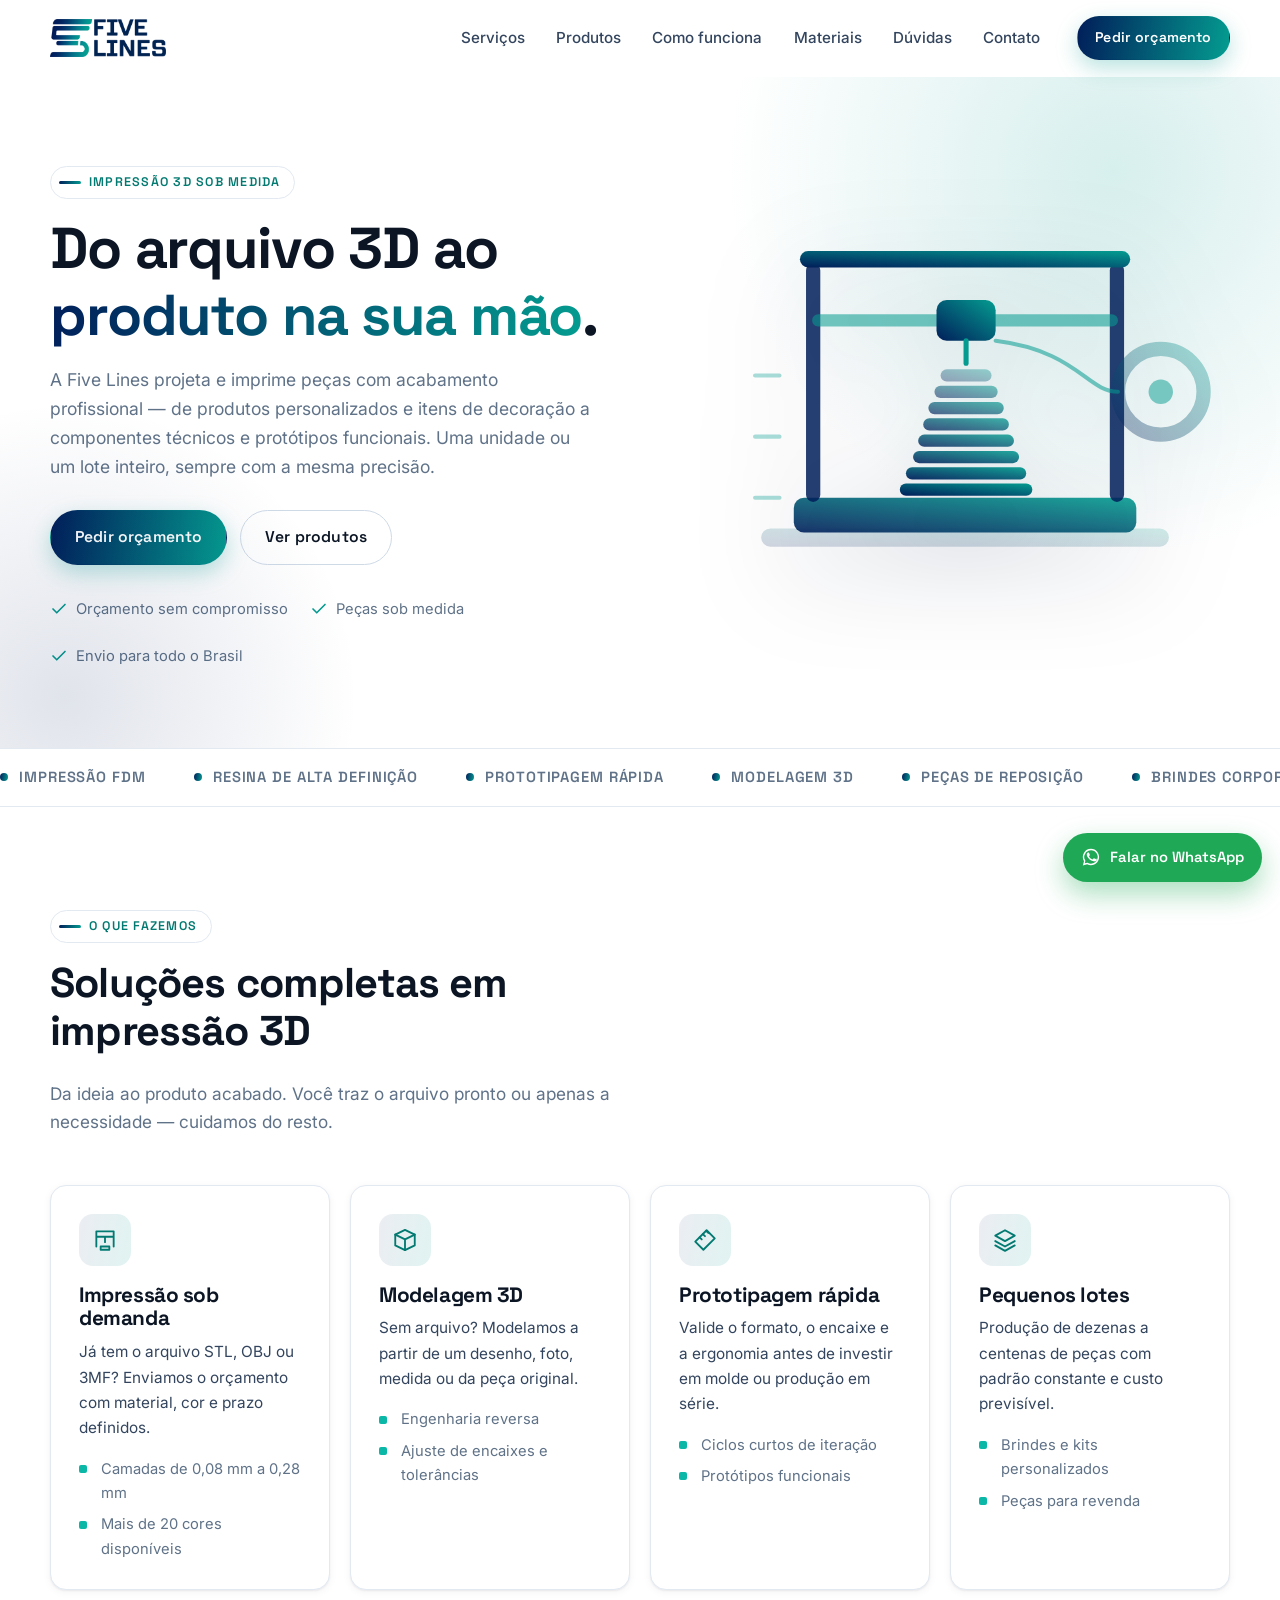
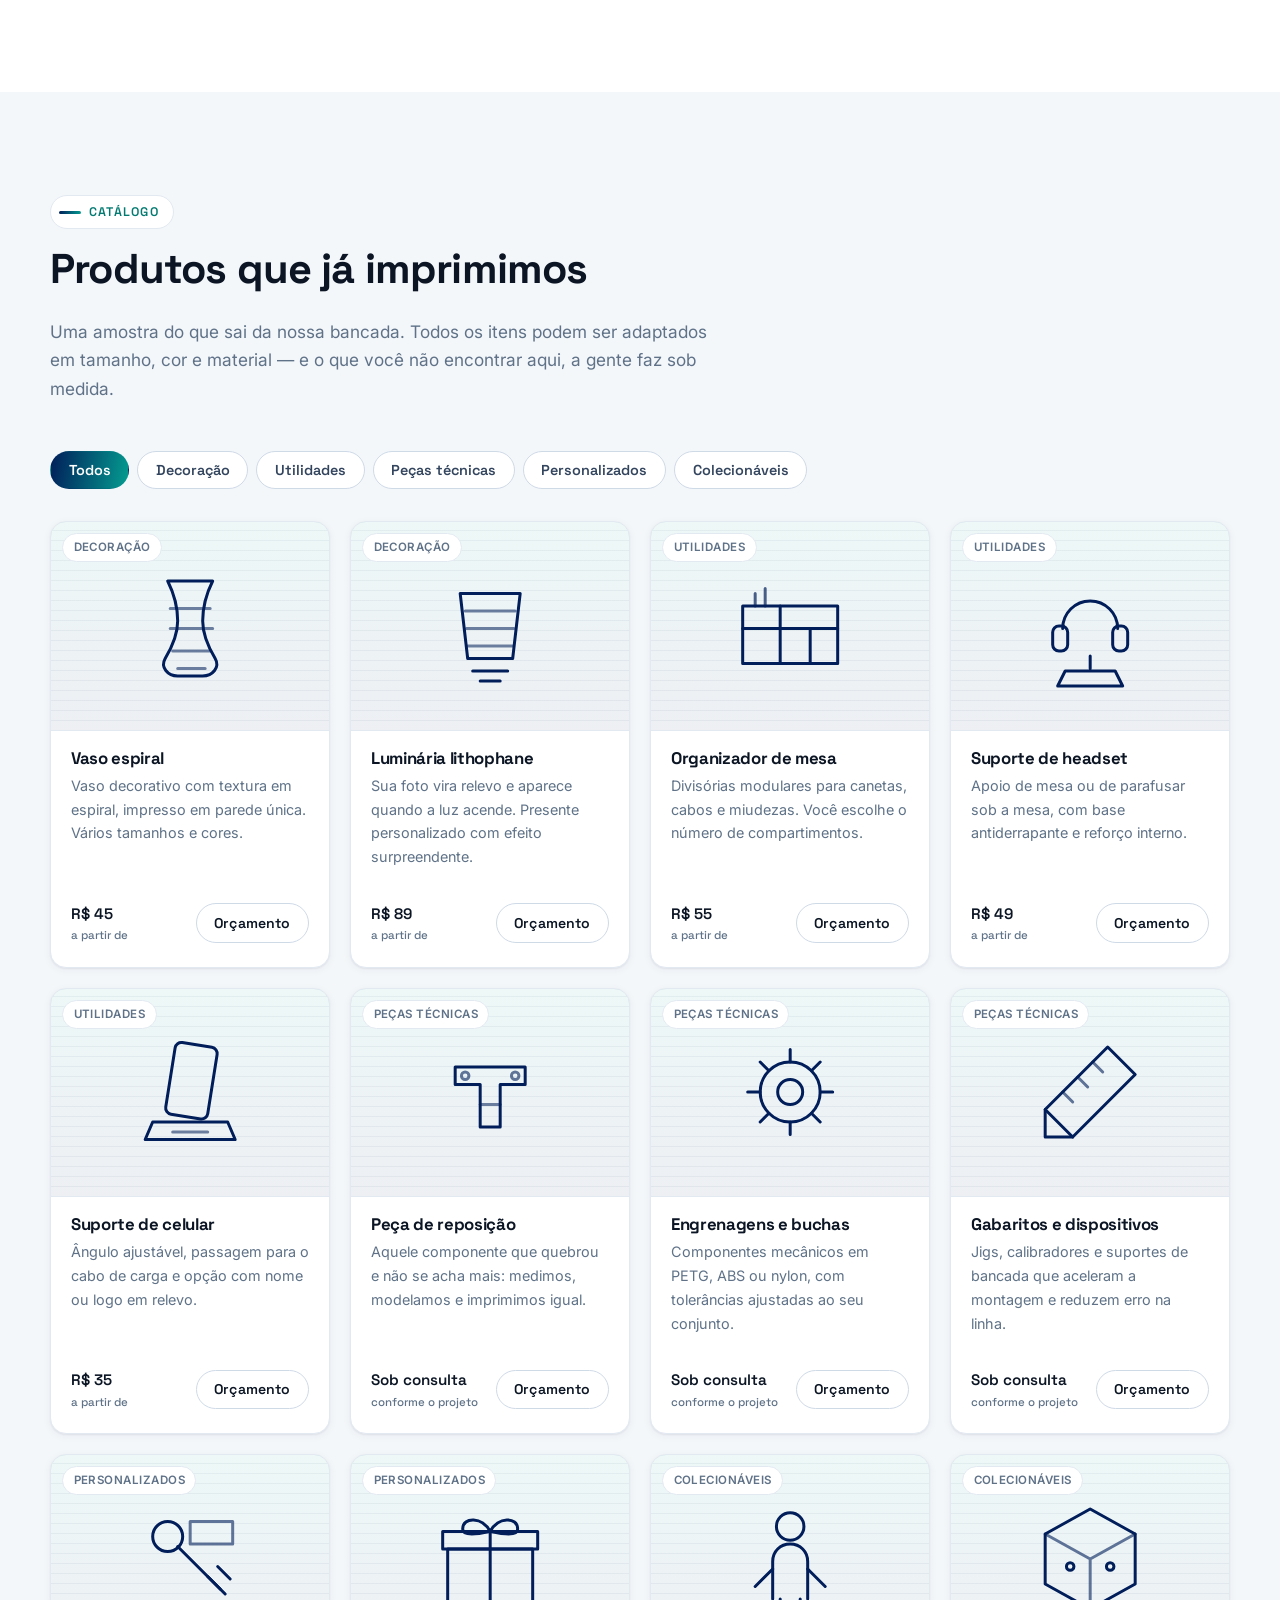
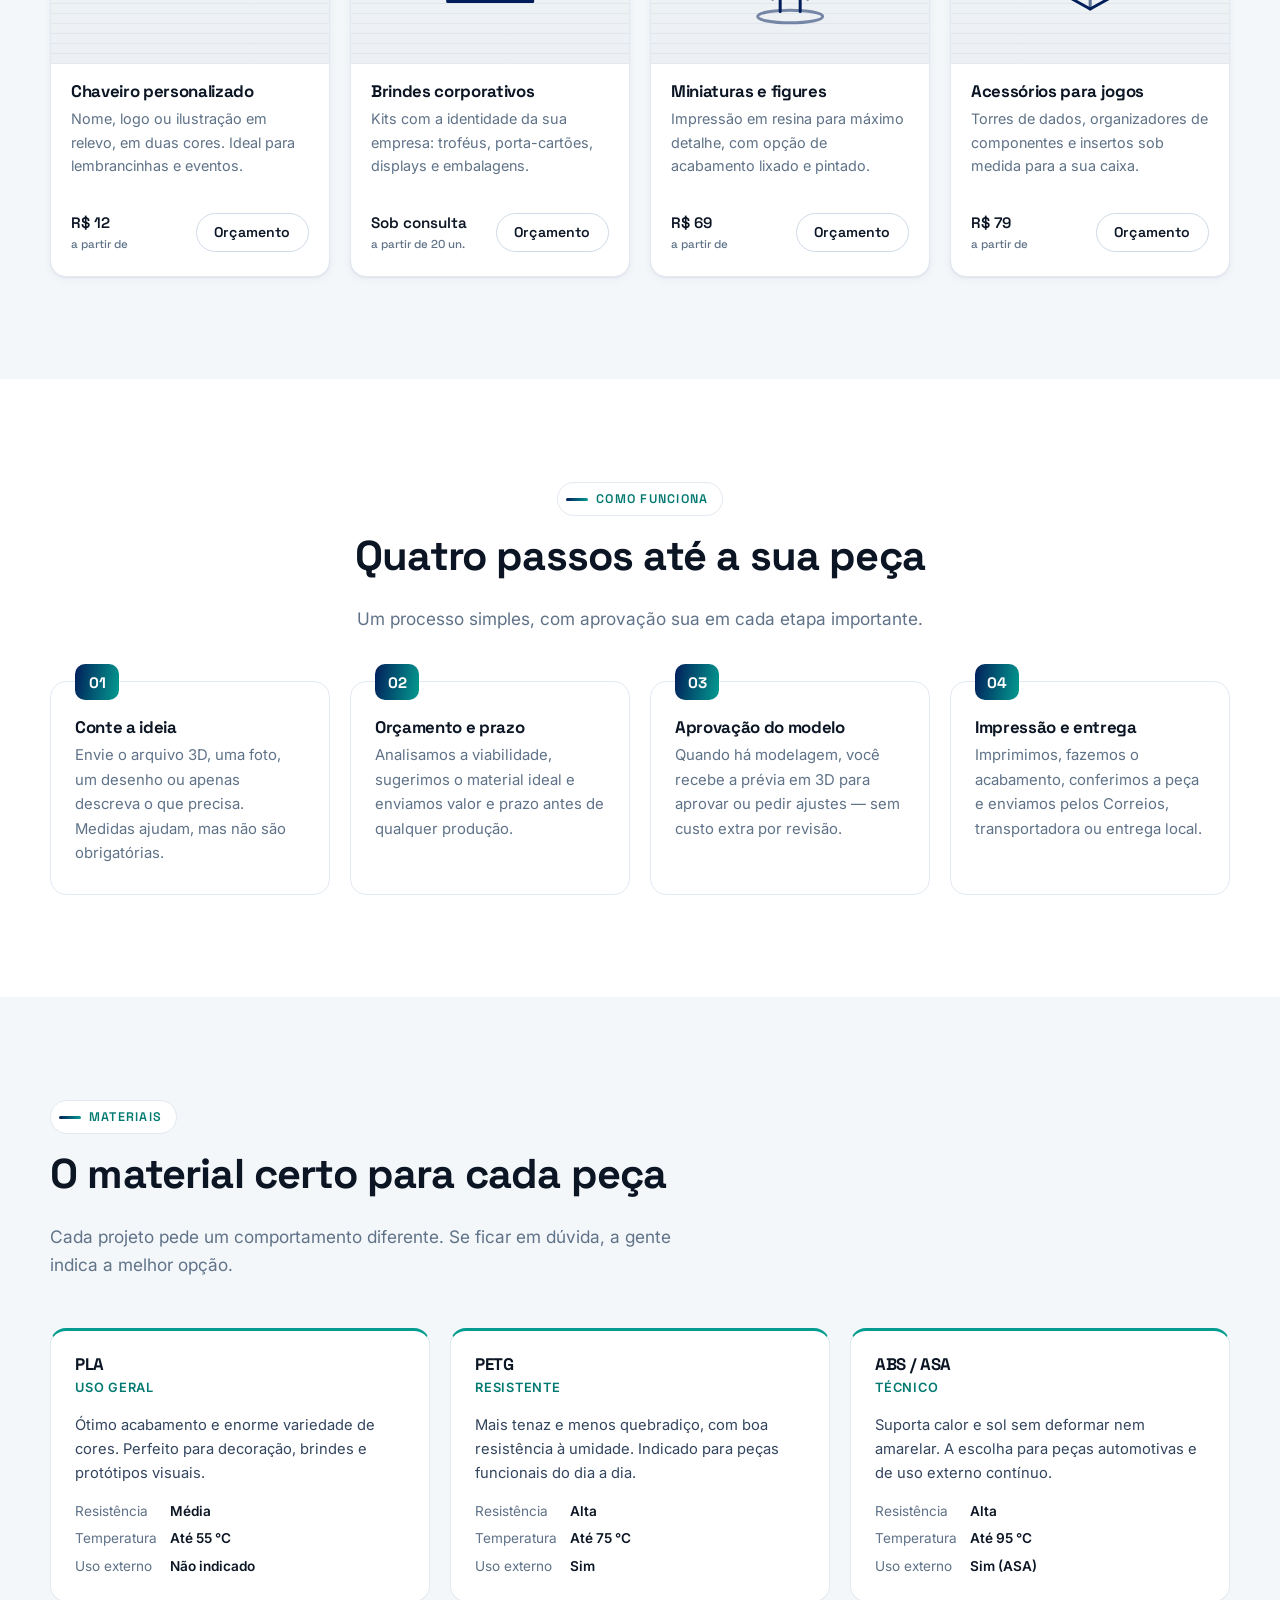
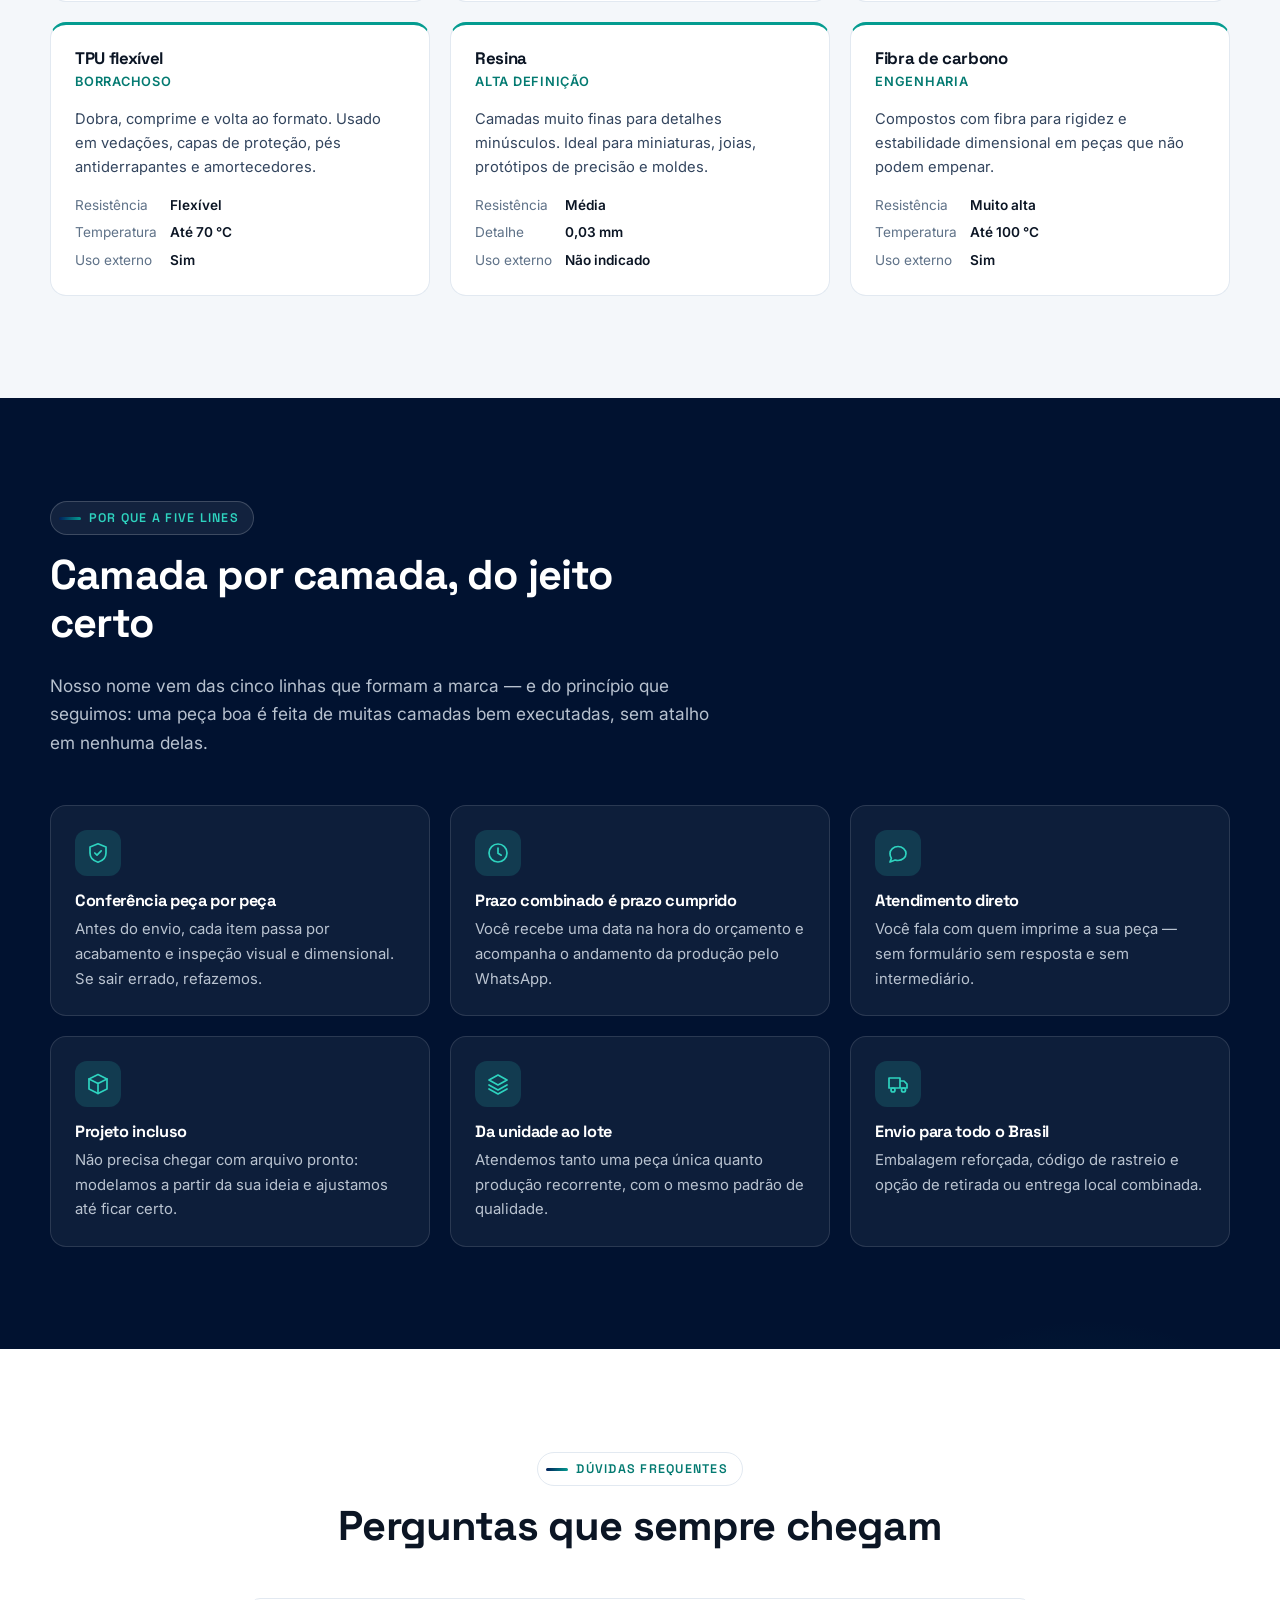
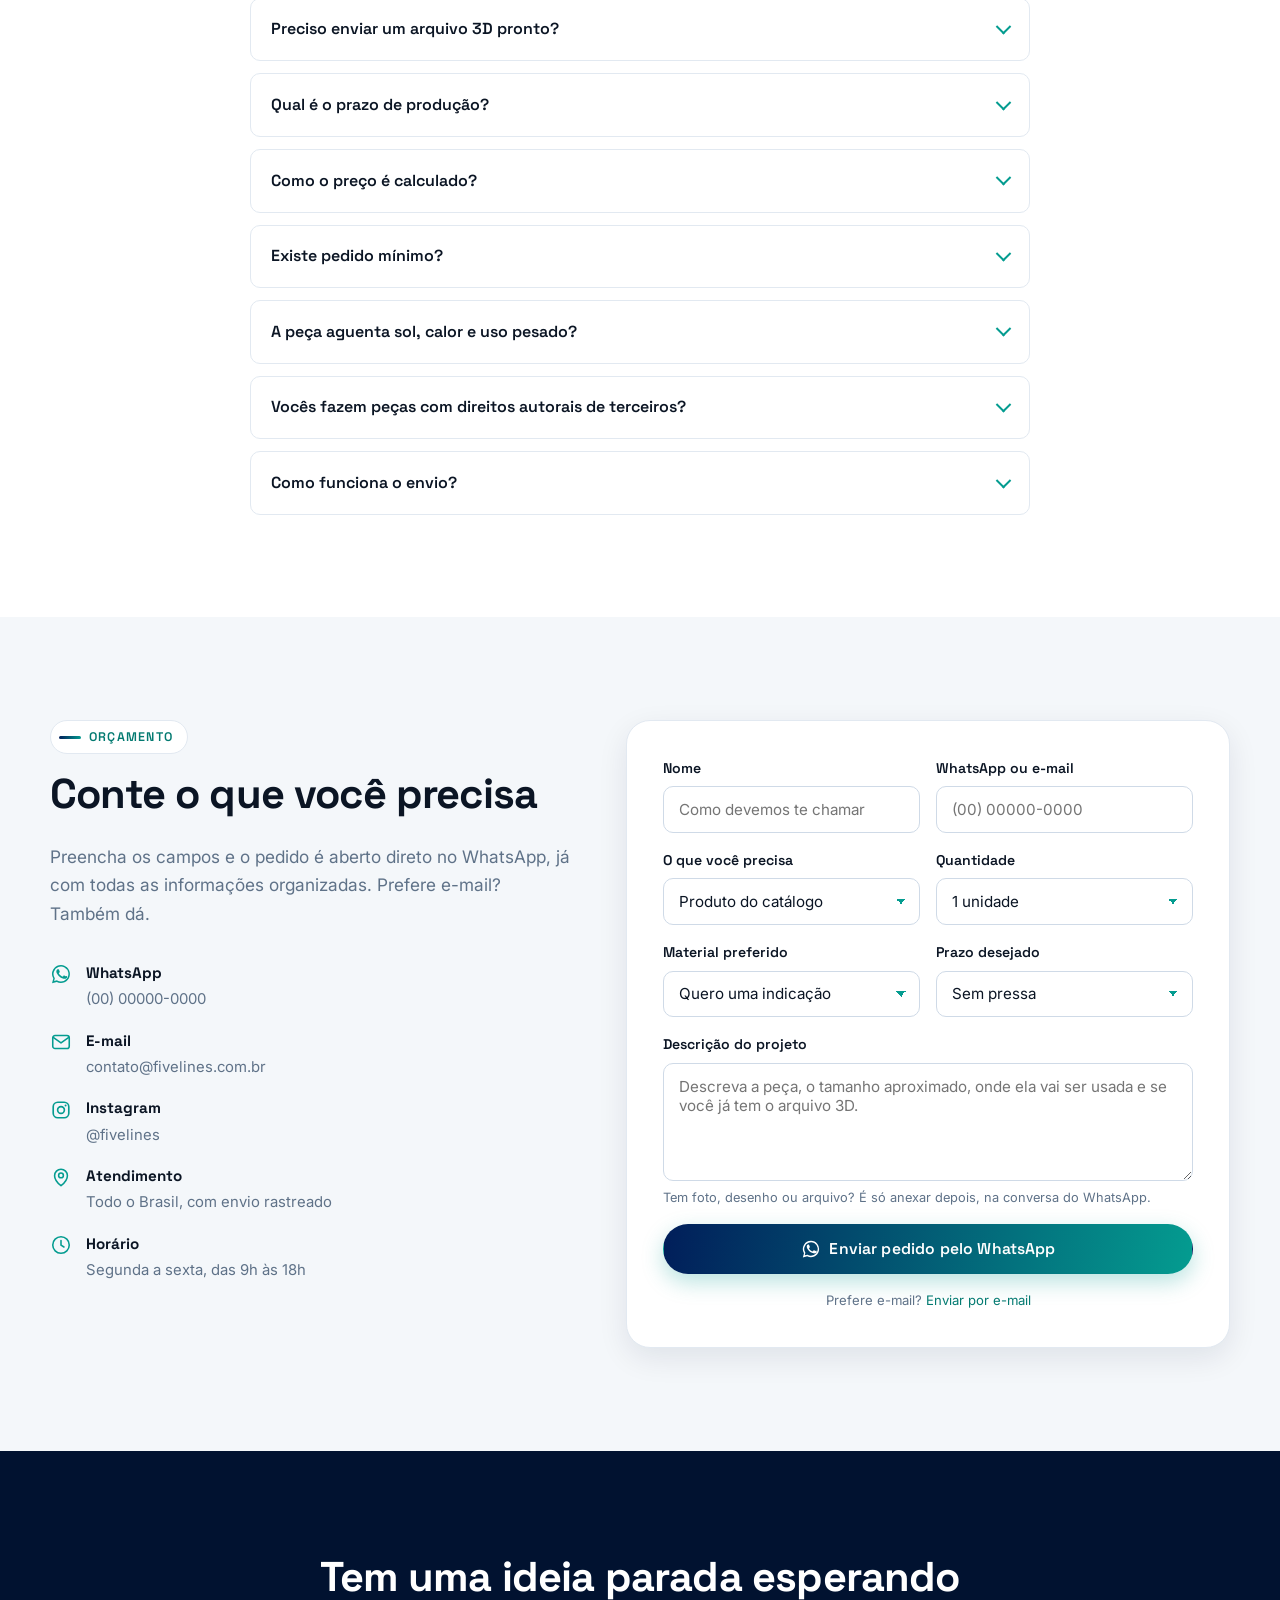
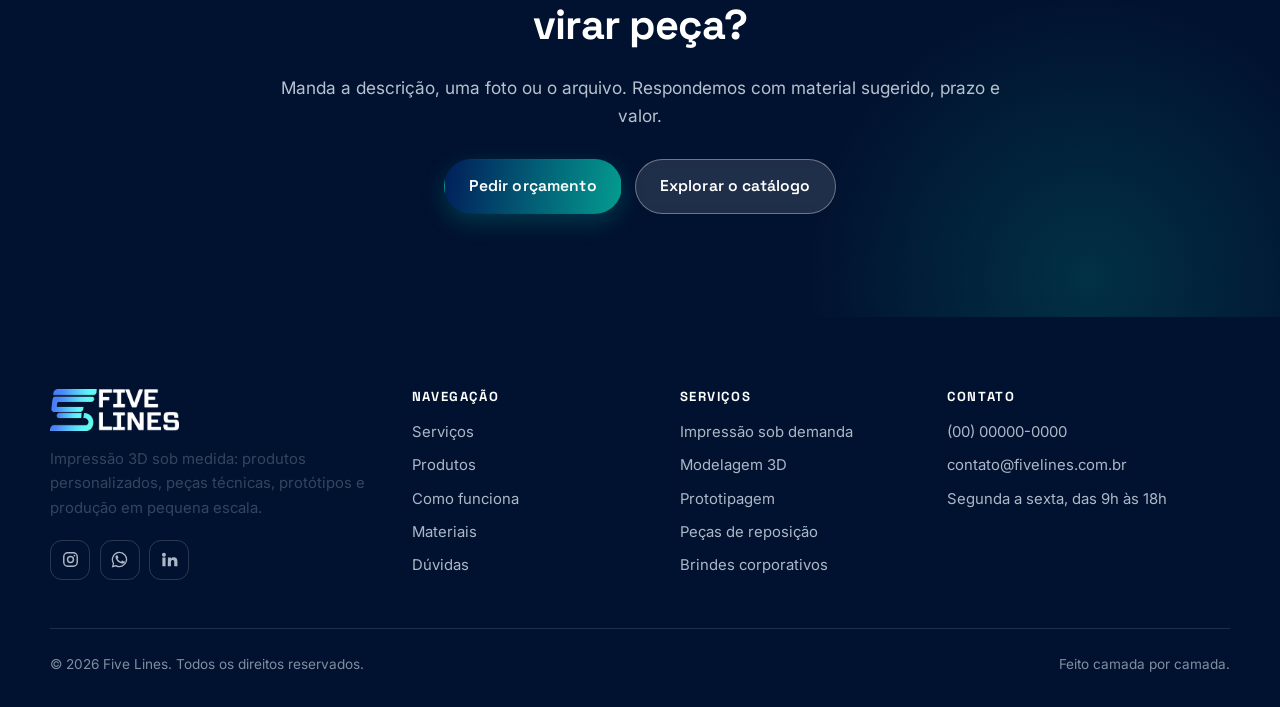
==== site/index.html @ 880a2ec9 "Adiciona site institucional da Five Lines (impressão 3D) Site estático em HTML, CSS e JavaScript pur" ====
<!DOCTYPE html>
<html lang="pt-BR">
<head>
<meta charset="utf-8">
<meta name="viewport" content="width=device-width, initial-scale=1">
<title>Five Lines | Impressão 3D sob medida — peças, protótipos e produtos personalizados</title>
<meta name="description" content="A Five Lines transforma ideias em peças reais com impressão 3D. Produtos prontos, peças sob medida, protótipos e brindes personalizados com acabamento profissional.">
<meta name="theme-color" content="#011e5a">
<link rel="canonical" href="https://fivelines.com.br/">

<!-- Open Graph / redes sociais -->
<meta property="og:type" content="website">
<meta property="og:locale" content="pt_BR">
<meta property="og:site_name" content="Five Lines">
<meta property="og:title" content="Five Lines | Impressão 3D sob medida">
<meta property="og:description" content="Do arquivo 3D ao produto na sua mão: peças sob medida, protótipos, produtos personalizados e produção em pequena escala.">
<meta property="og:image" content="assets/img/logo.png">
<meta name="twitter:card" content="summary_large_image">

<link rel="icon" href="favicon.ico" sizes="any">
<link rel="icon" href="assets/img/favicon-32.png" type="image/png">
<link rel="apple-touch-icon" href="assets/img/apple-touch-icon.png">
<link rel="manifest" href="site.webmanifest">

<link rel="preconnect" href="https://fonts.googleapis.com">
<link rel="preconnect" href="https://fonts.gstatic.com" crossorigin>
<link href="https://fonts.googleapis.com/css2?family=Inter:wght@400;500;600&family=Space+Grotesk:wght@500;600;700&display=swap" rel="stylesheet">
<link rel="stylesheet" href="assets/css/styles.css">

<script type="application/ld+json">
{
  "@context": "https://schema.org",
  "@type": "LocalBusiness",
  "name": "Five Lines",
  "description": "Impressão 3D sob medida: produtos personalizados, peças técnicas, protótipos e produção em pequena escala.",
  "image": "assets/img/logo.png",
  "url": "https://fivelines.com.br/",
  "telephone": "+55 00 00000-0000",
  "email": "contato@fivelines.com.br",
  "priceRange": "$$",
  "address": {
    "@type": "PostalAddress",
    "addressLocality": "Sua cidade",
    "addressRegion": "UF",
    "addressCountry": "BR"
  },
  "areaServed": "BR",
  "sameAs": ["https://instagram.com/fivelines"]
}
</script>
</head>
<body>
<a class="skip-link" href="#main">Ir para o conteúdo</a>

<!-- Sprite de ícones e ilustrações -->
<svg width="0" height="0" style="position:absolute" aria-hidden="true" focusable="false">
  <defs>
    <linearGradient id="fl-grad" x1="0" y1="1" x2="1" y2="0">
      <stop offset="0%" stop-color="#011e5a"/>
      <stop offset="100%" stop-color="#049c90"/>
    </linearGradient>
  </defs>

  <!-- ícones de interface -->
  <symbol id="i-check" viewBox="0 0 24 24" fill="none" stroke="currentColor" stroke-width="2.2" stroke-linecap="round" stroke-linejoin="round">
    <path d="M20 6 9 17l-5-5"/>
  </symbol>
  <symbol id="i-printer" viewBox="0 0 24 24" fill="none" stroke="currentColor" stroke-width="1.7" stroke-linecap="round" stroke-linejoin="round">
    <path d="M4 4h16v5H4zM4 9v9M20 9v9M8 18h8v3H8zM12 9v5"/>
  </symbol>
  <symbol id="i-cube" viewBox="0 0 24 24" fill="none" stroke="currentColor" stroke-width="1.7" stroke-linecap="round" stroke-linejoin="round">
    <path d="M12 2.6 21 7v10l-9 4.4L3 17V7z"/><path d="m3 7 9 4.4L21 7M12 11.4V21.4"/>
  </symbol>
  <symbol id="i-ruler" viewBox="0 0 24 24" fill="none" stroke="currentColor" stroke-width="1.7" stroke-linecap="round" stroke-linejoin="round">
    <path d="M3 13.5 13.5 3 21 10.5 10.5 21z"/><path d="M7 9.5 9 11.5M10 6.5 12 8.5M13 3.5 15 5.5"/>
  </symbol>
  <symbol id="i-layers" viewBox="0 0 24 24" fill="none" stroke="currentColor" stroke-width="1.7" stroke-linecap="round" stroke-linejoin="round">
    <path d="m12 3 9 5-9 5-9-5z"/><path d="m3 13 9 5 9-5M3 17l9 5 9-5"/>
  </symbol>
  <symbol id="i-clock" viewBox="0 0 24 24" fill="none" stroke="currentColor" stroke-width="1.7" stroke-linecap="round" stroke-linejoin="round">
    <circle cx="12" cy="12" r="9"/><path d="M12 7v5.2l3.2 2"/>
  </symbol>
  <symbol id="i-shield" viewBox="0 0 24 24" fill="none" stroke="currentColor" stroke-width="1.7" stroke-linecap="round" stroke-linejoin="round">
    <path d="M12 2.8 20 6v6c0 4.6-3.3 7.9-8 9.2C7.3 19.9 4 16.6 4 12V6z"/><path d="m8.8 12 2.2 2.2 4.2-4.4"/>
  </symbol>
  <symbol id="i-truck" viewBox="0 0 24 24" fill="none" stroke="currentColor" stroke-width="1.7" stroke-linecap="round" stroke-linejoin="round">
    <path d="M3 6h11v10H3zM14 9h4l3 3.2V16h-7z"/><circle cx="7" cy="18" r="2"/><circle cx="17.5" cy="18" r="2"/>
  </symbol>
  <symbol id="i-chat" viewBox="0 0 24 24" fill="none" stroke="currentColor" stroke-width="1.7" stroke-linecap="round" stroke-linejoin="round">
    <path d="M20 12.5c0 3.9-3.6 7-8 7-1 0-2-.2-2.9-.5L4 21l1.4-3.7C4.5 16 4 14.3 4 12.5c0-3.9 3.6-7 8-7s8 3.1 8 7z"/>
  </symbol>
  <symbol id="i-mail" viewBox="0 0 24 24" fill="none" stroke="currentColor" stroke-width="1.7" stroke-linecap="round" stroke-linejoin="round">
    <rect x="3" y="5" width="18" height="14" rx="2.5"/><path d="m3.5 7 8.5 6 8.5-6"/>
  </symbol>
  <symbol id="i-pin" viewBox="0 0 24 24" fill="none" stroke="currentColor" stroke-width="1.7" stroke-linecap="round" stroke-linejoin="round">
    <path d="M12 21.5s7-5.6 7-11a7 7 0 1 0-14 0c0 5.4 7 11 7 11z"/><circle cx="12" cy="10.3" r="2.6"/>
  </symbol>
  <symbol id="i-whats" viewBox="0 0 24 24" fill="currentColor">
    <path d="M17.5 14.4c-.3-.2-1.7-.8-1.9-.9-.3-.1-.5-.2-.6.2-.2.3-.7.9-.8 1-.2.2-.3.2-.6.1s-1.2-.5-2.3-1.4c-.9-.8-1.4-1.7-1.6-2s0-.5.1-.6l.5-.5c.1-.2.2-.3.3-.5s0-.4 0-.5-.6-1.5-.9-2.1c-.2-.5-.5-.4-.6-.5h-.5c-.2 0-.5.1-.7.3-.3.3-1 .9-1 2.3s1 2.7 1.2 2.9c.1.2 2 3.1 5 4.3.7.3 1.2.5 1.7.6.7.2 1.3.2 1.8.1.6-.1 1.7-.7 2-1.4.2-.7.2-1.2.2-1.4-.1-.1-.3-.2-.6-.3zM12 2.2A9.8 9.8 0 0 0 3.6 17l-1.4 5.1 5.2-1.4A9.8 9.8 0 1 0 12 2.2zm0 17.9c-1.5 0-2.9-.4-4.1-1.1l-.3-.2-3.1.8.8-3-.2-.3a8.1 8.1 0 1 1 6.9 3.8z"/>
  </symbol>
  <symbol id="i-instagram" viewBox="0 0 24 24" fill="none" stroke="currentColor" stroke-width="1.8" stroke-linecap="round">
    <rect x="3.5" y="3.5" width="17" height="17" rx="5"/><circle cx="12" cy="12" r="3.7"/><circle cx="17" cy="7" r="1.1" fill="currentColor" stroke="none"/>
  </symbol>
  <symbol id="i-linkedin" viewBox="0 0 24 24" fill="currentColor">
    <path d="M4.98 3.5a2.5 2.5 0 1 0 0 5 2.5 2.5 0 0 0 0-5zM3 9.5h4v11H3zM10 9.5h3.8v1.5a4.2 4.2 0 0 1 3.7-1.8c3 0 4.5 1.9 4.5 5.3v6h-4v-5.4c0-1.6-.6-2.5-1.9-2.5-1.1 0-1.9.7-2.2 1.7-.1.3-.1.7-.1 1.1v5.1h-4z"/>
  </symbol>

  <!-- ilustrações de produtos -->
  <symbol id="p-vaso" viewBox="0 0 120 120" fill="none" stroke="currentColor" stroke-width="2.4" stroke-linecap="round" stroke-linejoin="round">
    <path d="M42 24h36c-6 12-8 22-8 32s4 20 10 30c4 7-2 14-10 14H50c-8 0-14-7-10-14 6-10 10-20 10-30s-2-20-8-32z"/>
    <path d="M44 46h32M44 62h34M46 80h30M50 94h22" opacity=".55"/>
  </symbol>
  <symbol id="p-luminaria" viewBox="0 0 120 120" fill="none" stroke="currentColor" stroke-width="2.4" stroke-linecap="round" stroke-linejoin="round">
    <path d="M36 34h48l-6 52H42z"/><path d="M40 48h40M41 62h38M42 76h36" opacity=".55"/>
    <path d="M46 96h28M52 104h16"/>
  </symbol>
  <symbol id="p-organizador" viewBox="0 0 120 120" fill="none" stroke="currentColor" stroke-width="2.4" stroke-linecap="round" stroke-linejoin="round">
    <path d="M22 44h76v46H22z"/><path d="M22 62h76M52 44v46M76 62v28"/>
    <path d="M32 34v10M40 30v14" opacity=".7"/>
  </symbol>
  <symbol id="p-headset" viewBox="0 0 120 120" fill="none" stroke="currentColor" stroke-width="2.4" stroke-linecap="round" stroke-linejoin="round">
    <path d="M38 62a22 22 0 0 1 44 0"/><rect x="30" y="60" width="12" height="20" rx="5"/><rect x="78" y="60" width="12" height="20" rx="5"/>
    <path d="M60 84v10M40 96h40l6 12H34z"/>
  </symbol>
  <symbol id="p-suporte-cel" viewBox="0 0 120 120" fill="none" stroke="currentColor" stroke-width="2.4" stroke-linecap="round" stroke-linejoin="round">
    <rect x="44" y="22" width="34" height="58" rx="5" transform="rotate(9 61 51)"/>
    <path d="M30 84h60l6 14H24z"/><path d="M46 92h28" opacity=".55"/>
  </symbol>
  <symbol id="p-engrenagem" viewBox="0 0 120 120" fill="none" stroke="currentColor" stroke-width="2.4" stroke-linecap="round" stroke-linejoin="round">
    <path d="M60 26v10M60 84v10M94 60H84M36 60H26M84 36l-7 7M43 77l-7 7M84 84l-7-7M43 43l-7-7"/>
    <circle cx="60" cy="60" r="24"/><circle cx="60" cy="60" r="10"/>
  </symbol>
  <symbol id="p-peca" viewBox="0 0 120 120" fill="none" stroke="currentColor" stroke-width="2.4" stroke-linecap="round" stroke-linejoin="round">
    <path d="M32 40h56v14H68v34H52V54H32z"/><circle cx="40" cy="47" r="3" opacity=".6"/><circle cx="80" cy="47" r="3" opacity=".6"/>
    <path d="M52 70h16" opacity=".55"/>
  </symbol>
  <symbol id="p-gabarito" viewBox="0 0 120 120" fill="none" stroke="currentColor" stroke-width="2.4" stroke-linecap="round" stroke-linejoin="round">
    <path d="M24 74 74 24l22 22-50 50z"/><path d="m38 60 8 8M50 48l8 8M62 36l8 8" opacity=".6"/>
    <path d="M24 74v22h22"/>
  </symbol>
  <symbol id="p-chaveiro" viewBox="0 0 120 120" fill="none" stroke="currentColor" stroke-width="2.4" stroke-linecap="round" stroke-linejoin="round">
    <circle cx="42" cy="42" r="12"/><path d="M50 50 88 88"/><path d="m74 74 10 10M82 66l10 10"/>
    <path d="M60 30h34v18H60z" opacity=".6"/>
  </symbol>
  <symbol id="p-brinde" viewBox="0 0 120 120" fill="none" stroke="currentColor" stroke-width="2.4" stroke-linecap="round" stroke-linejoin="round">
    <path d="M26 52h68v42H26z"/><path d="M22 38h76v14H22zM60 38v56"/>
    <path d="M60 38c-6-12-22-12-22-2 0 6 12 4 22 2zM60 38c6-12 22-12 22-2 0 6-12 4-22 2z"/>
  </symbol>
  <symbol id="p-miniatura" viewBox="0 0 120 120" fill="none" stroke="currentColor" stroke-width="2.4" stroke-linecap="round" stroke-linejoin="round">
    <circle cx="60" cy="34" r="11"/><path d="M46 92V62c0-8 6-14 14-14s14 6 14 14v30"/>
    <path d="M46 68 32 82M74 68l14 14M52 92v10M68 92v10"/>
    <ellipse cx="60" cy="106" rx="26" ry="5" opacity=".5"/>
  </symbol>
  <symbol id="p-dado" viewBox="0 0 120 120" fill="none" stroke="currentColor" stroke-width="2.4" stroke-linecap="round" stroke-linejoin="round">
    <path d="M60 20 96 40v40L60 100 24 80V40z"/><path d="m24 40 36 20 36-20M60 60v40" opacity=".6"/>
    <circle cx="44" cy="66" r="3"/><circle cx="76" cy="66" r="3"/>
  </symbol>
</svg>

<!-- ============ CABEÇALHO ============ -->
<header class="header" id="header">
  <div class="container header__inner">
    <a class="brand" href="#top" aria-label="Five Lines — página inicial">
      <img class="brand__dark" src="assets/img/logo.png" alt="Five Lines" width="720" height="235">
      <img class="brand__light" src="assets/img/logo-light.png" alt="Five Lines" width="720" height="235">
    </a>

    <nav class="nav" id="nav" aria-label="Navegação principal">
      <a href="#servicos">Serviços</a>
      <a href="#produtos">Produtos</a>
      <a href="#processo">Como funciona</a>
      <a href="#materiais">Materiais</a>
      <a href="#faq">Dúvidas</a>
      <a href="#contato">Contato</a>
      <a class="btn btn--primary btn--sm" href="#contato">Pedir orçamento</a>
    </nav>

    <a class="btn btn--primary btn--sm header__cta" href="#contato">Pedir orçamento</a>

    <button class="nav-toggle" id="navToggle" type="button" aria-expanded="false" aria-controls="nav">
      <span></span>
      <span class="sr-only">Abrir menu</span>
    </button>
  </div>
</header>

<main id="main">
  <!-- ============ HERO ============ -->
  <section class="hero" id="top">
    <div class="container hero__inner">
      <div class="hero__text">
        <span class="eyebrow">Impressão 3D sob medida</span>
        <h1>Do arquivo 3D ao <span class="gradient-text">produto na sua mão</span>.</h1>
        <p class="lead">
          A Five Lines projeta e imprime peças com acabamento profissional — de produtos
          personalizados e itens de decoração a componentes técnicos e protótipos funcionais.
          Uma unidade ou um lote inteiro, sempre com a mesma precisão.
        </p>
        <div class="hero__actions">
          <a class="btn btn--primary" href="#contato">Pedir orçamento</a>
          <a class="btn btn--ghost" href="#produtos">Ver produtos</a>
        </div>
        <ul class="hero__points">
          <li><svg aria-hidden="true"><use href="#i-check"/></svg> Orçamento sem compromisso</li>
          <li><svg aria-hidden="true"><use href="#i-check"/></svg> Peças sob medida</li>
          <li><svg aria-hidden="true"><use href="#i-check"/></svg> Envio para todo o Brasil</li>
        </ul>
      </div>

      <div class="hero__art" aria-hidden="true">
        <svg viewBox="0 0 520 440" role="img">
          <title>Ilustração de uma impressora 3D produzindo uma peça</title>
          <!-- base -->
          <rect x="60" y="330" width="400" height="18" rx="9" fill="url(#fl-grad)" opacity=".18"/>
          <rect x="92" y="300" width="336" height="34" rx="10" fill="url(#fl-grad)" opacity=".9"/>
          <!-- colunas -->
          <rect x="104" y="70" width="14" height="234" rx="7" fill="#011e5a" opacity=".85"/>
          <rect x="402" y="70" width="14" height="234" rx="7" fill="#011e5a" opacity=".85"/>
          <rect x="98" y="58" width="324" height="16" rx="8" fill="url(#fl-grad)"/>
          <!-- eixo / extrusora -->
          <rect x="110" y="120" width="300" height="12" rx="6" fill="#049c90" opacity=".55"/>
          <rect x="232" y="106" width="58" height="40" rx="10" fill="url(#fl-grad)"/>
          <path d="M261 146v22" stroke="#049c90" stroke-width="5" stroke-linecap="round"/>
          <!-- peça em construção: camadas -->
          <g fill="url(#fl-grad)">
            <rect x="196" y="286" width="130" height="12" rx="6"/>
            <rect x="202" y="270" width="118" height="12" rx="6" opacity=".94"/>
            <rect x="209" y="254" width="104" height="12" rx="6" opacity=".88"/>
            <rect x="214" y="238" width="94" height="12" rx="6" opacity=".82"/>
            <rect x="219" y="222" width="84" height="12" rx="6" opacity=".76"/>
            <rect x="224" y="206" width="74" height="12" rx="6" opacity=".68"/>
            <rect x="230" y="190" width="62" height="12" rx="6" opacity=".55"/>
            <rect x="236" y="174" width="50" height="12" rx="6" opacity=".38"/>
          </g>
          <!-- filamento -->
          <circle cx="452" cy="196" r="42" fill="none" stroke="url(#fl-grad)" stroke-width="14" opacity=".35"/>
          <circle cx="452" cy="196" r="12" fill="#049c90" opacity=".5"/>
          <path d="M410 196c-30 0-40 -40 -120 -50" fill="none" stroke="#049c90" stroke-width="4" stroke-linecap="round" opacity=".55"/>
          <!-- marcações -->
          <path d="M78 300h-24M78 240h-24M78 180h-24" stroke="#049c90" stroke-width="4" stroke-linecap="round" opacity=".35"/>
        </svg>
      </div>
    </div>
  </section>

  <!-- ============ FAIXA ============ -->
  <div class="marquee" aria-hidden="true">
    <div class="marquee__track">
      <span>Impressão FDM</span><span>Resina de alta definição</span><span>Prototipagem rápida</span>
      <span>Modelagem 3D</span><span>Peças de reposição</span><span>Brindes corporativos</span>
      <span>Produção em pequena escala</span>
      <span>Impressão FDM</span><span>Resina de alta definição</span><span>Prototipagem rápida</span>
      <span>Modelagem 3D</span><span>Peças de reposição</span><span>Brindes corporativos</span>
      <span>Produção em pequena escala</span>
    </div>
  </div>

  <!-- ============ SERVIÇOS ============ -->
  <section class="section" id="servicos">
    <div class="container">
      <div class="section__head reveal">
        <span class="eyebrow">O que fazemos</span>
        <h2>Soluções completas em impressão 3D</h2>
        <p class="lead">Da ideia ao produto acabado. Você traz o arquivo pronto ou apenas a necessidade — cuidamos do resto.</p>
      </div>

      <div class="grid grid--4">
        <article class="card reveal">
          <div class="card__icon"><svg aria-hidden="true"><use href="#i-printer"/></svg></div>
          <h3>Impressão sob demanda</h3>
          <p>Já tem o arquivo STL, OBJ ou 3MF? Enviamos o orçamento com material, cor e prazo definidos.</p>
          <ul class="card__list">
            <li>Camadas de 0,08 mm a 0,28 mm</li>
            <li>Mais de 20 cores disponíveis</li>
          </ul>
        </article>

        <article class="card reveal">
          <div class="card__icon"><svg aria-hidden="true"><use href="#i-cube"/></svg></div>
          <h3>Modelagem 3D</h3>
          <p>Sem arquivo? Modelamos a partir de um desenho, foto, medida ou da peça original.</p>
          <ul class="card__list">
            <li>Engenharia reversa</li>
            <li>Ajuste de encaixes e tolerâncias</li>
          </ul>
        </article>

        <article class="card reveal">
          <div class="card__icon"><svg aria-hidden="true"><use href="#i-ruler"/></svg></div>
          <h3>Prototipagem rápida</h3>
          <p>Valide o formato, o encaixe e a ergonomia antes de investir em molde ou produção em série.</p>
          <ul class="card__list">
            <li>Ciclos curtos de iteração</li>
            <li>Protótipos funcionais</li>
          </ul>
        </article>

        <article class="card reveal">
          <div class="card__icon"><svg aria-hidden="true"><use href="#i-layers"/></svg></div>
          <h3>Pequenos lotes</h3>
          <p>Produção de dezenas a centenas de peças com padrão constante e custo previsível.</p>
          <ul class="card__list">
            <li>Brindes e kits personalizados</li>
            <li>Peças para revenda</li>
          </ul>
        </article>
      </div>
    </div>
  </section>

  <!-- ============ PRODUTOS ============ -->
  <section class="section section--soft" id="produtos">
    <div class="container">
      <div class="section__head reveal">
        <span class="eyebrow">Catálogo</span>
        <h2>Produtos que já imprimimos</h2>
        <p class="lead">
          Uma amostra do que sai da nossa bancada. Todos os itens podem ser adaptados em
          tamanho, cor e material — e o que você não encontrar aqui, a gente faz sob medida.
        </p>
      </div>

      <!-- Filtros do catálogo -->
      <div class="filters reveal" role="group" aria-label="Filtrar produtos por categoria">
        <button class="filter" type="button" data-filter="todos" aria-pressed="true">Todos</button>
        <button class="filter" type="button" data-filter="decoracao" aria-pressed="false">Decoração</button>
        <button class="filter" type="button" data-filter="utilidades" aria-pressed="false">Utilidades</button>
        <button class="filter" type="button" data-filter="tecnicas" aria-pressed="false">Peças técnicas</button>
        <button class="filter" type="button" data-filter="personalizados" aria-pressed="false">Personalizados</button>
        <button class="filter" type="button" data-filter="colecionaveis" aria-pressed="false">Colecionáveis</button>
      </div>

      <!--
        PREÇOS DE EXEMPLO: os valores abaixo são apenas um ponto de partida.
        Ajuste-os (ou troque por "Sob consulta") antes de publicar o site.
      -->
      <div class="grid products" id="catalogo">
        <article class="product reveal" data-category="decoracao" data-name="Vaso espiral">
          <div class="product__art"><span class="product__tag">Decoração</span><svg aria-hidden="true"><use href="#p-vaso"/></svg></div>
          <div class="product__body">
            <h3>Vaso espiral</h3>
            <p>Vaso decorativo com textura em espiral, impresso em parede única. Vários tamanhos e cores.</p>
            <div class="product__foot">
              <span class="product__price">R$ 45<small>a partir de</small></span>
              <button class="btn btn--ghost btn--sm" type="button" data-quote="Vaso espiral">Orçamento</button>
            </div>
          </div>
        </article>

        <article class="product reveal" data-category="decoracao" data-name="Luminária lithophane">
          <div class="product__art"><span class="product__tag">Decoração</span><svg aria-hidden="true"><use href="#p-luminaria"/></svg></div>
          <div class="product__body">
            <h3>Luminária lithophane</h3>
            <p>Sua foto vira relevo e aparece quando a luz acende. Presente personalizado com efeito surpreendente.</p>
            <div class="product__foot">
              <span class="product__price">R$ 89<small>a partir de</small></span>
              <button class="btn btn--ghost btn--sm" type="button" data-quote="Luminária lithophane">Orçamento</button>
            </div>
          </div>
        </article>

        <article class="product reveal" data-category="utilidades" data-name="Organizador de mesa">
          <div class="product__art"><span class="product__tag">Utilidades</span><svg aria-hidden="true"><use href="#p-organizador"/></svg></div>
          <div class="product__body">
            <h3>Organizador de mesa</h3>
            <p>Divisórias modulares para canetas, cabos e miudezas. Você escolhe o número de compartimentos.</p>
            <div class="product__foot">
              <span class="product__price">R$ 55<small>a partir de</small></span>
              <button class="btn btn--ghost btn--sm" type="button" data-quote="Organizador de mesa">Orçamento</button>
            </div>
          </div>
        </article>

        <article class="product reveal" data-category="utilidades" data-name="Suporte de headset">
          <div class="product__art"><span class="product__tag">Utilidades</span><svg aria-hidden="true"><use href="#p-headset"/></svg></div>
          <div class="product__body">
            <h3>Suporte de headset</h3>
            <p>Apoio de mesa ou de parafusar sob a mesa, com base antiderrapante e reforço interno.</p>
            <div class="product__foot">
              <span class="product__price">R$ 49<small>a partir de</small></span>
              <button class="btn btn--ghost btn--sm" type="button" data-quote="Suporte de headset">Orçamento</button>
            </div>
          </div>
        </article>

        <article class="product reveal" data-category="utilidades" data-name="Suporte de celular">
          <div class="product__art"><span class="product__tag">Utilidades</span><svg aria-hidden="true"><use href="#p-suporte-cel"/></svg></div>
          <div class="product__body">
            <h3>Suporte de celular</h3>
            <p>Ângulo ajustável, passagem para o cabo de carga e opção com nome ou logo em relevo.</p>
            <div class="product__foot">
              <span class="product__price">R$ 35<small>a partir de</small></span>
              <button class="btn btn--ghost btn--sm" type="button" data-quote="Suporte de celular">Orçamento</button>
            </div>
          </div>
        </article>

        <article class="product reveal" data-category="tecnicas" data-name="Peça de reposição">
          <div class="product__art"><span class="product__tag">Peças técnicas</span><svg aria-hidden="true"><use href="#p-peca"/></svg></div>
          <div class="product__body">
            <h3>Peça de reposição</h3>
            <p>Aquele componente que quebrou e não se acha mais: medimos, modelamos e imprimimos igual.</p>
            <div class="product__foot">
              <span class="product__price">Sob consulta<small>conforme o projeto</small></span>
              <button class="btn btn--ghost btn--sm" type="button" data-quote="Peça de reposição">Orçamento</button>
            </div>
          </div>
        </article>

        <article class="product reveal" data-category="tecnicas" data-name="Engrenagens e buchas">
          <div class="product__art"><span class="product__tag">Peças técnicas</span><svg aria-hidden="true"><use href="#p-engrenagem"/></svg></div>
          <div class="product__body">
            <h3>Engrenagens e buchas</h3>
            <p>Componentes mecânicos em PETG, ABS ou nylon, com tolerâncias ajustadas ao seu conjunto.</p>
            <div class="product__foot">
              <span class="product__price">Sob consulta<small>conforme o projeto</small></span>
              <button class="btn btn--ghost btn--sm" type="button" data-quote="Engrenagens e buchas">Orçamento</button>
            </div>
          </div>
        </article>

        <article class="product reveal" data-category="tecnicas" data-name="Gabaritos e dispositivos">
          <div class="product__art"><span class="product__tag">Peças técnicas</span><svg aria-hidden="true"><use href="#p-gabarito"/></svg></div>
          <div class="product__body">
            <h3>Gabaritos e dispositivos</h3>
            <p>Jigs, calibradores e suportes de bancada que aceleram a montagem e reduzem erro na linha.</p>
            <div class="product__foot">
              <span class="product__price">Sob consulta<small>conforme o projeto</small></span>
              <button class="btn btn--ghost btn--sm" type="button" data-quote="Gabaritos e dispositivos">Orçamento</button>
            </div>
          </div>
        </article>

        <article class="product reveal" data-category="personalizados" data-name="Chaveiro personalizado">
          <div class="product__art"><span class="product__tag">Personalizados</span><svg aria-hidden="true"><use href="#p-chaveiro"/></svg></div>
          <div class="product__body">
            <h3>Chaveiro personalizado</h3>
            <p>Nome, logo ou ilustração em relevo, em duas cores. Ideal para lembrancinhas e eventos.</p>
            <div class="product__foot">
              <span class="product__price">R$ 12<small>a partir de</small></span>
              <button class="btn btn--ghost btn--sm" type="button" data-quote="Chaveiro personalizado">Orçamento</button>
            </div>
          </div>
        </article>

        <article class="product reveal" data-category="personalizados" data-name="Brindes corporativos">
          <div class="product__art"><span class="product__tag">Personalizados</span><svg aria-hidden="true"><use href="#p-brinde"/></svg></div>
          <div class="product__body">
            <h3>Brindes corporativos</h3>
            <p>Kits com a identidade da sua empresa: troféus, porta-cartões, displays e embalagens.</p>
            <div class="product__foot">
              <span class="product__price">Sob consulta<small>a partir de 20 un.</small></span>
              <button class="btn btn--ghost btn--sm" type="button" data-quote="Brindes corporativos">Orçamento</button>
            </div>
          </div>
        </article>

        <article class="product reveal" data-category="colecionaveis" data-name="Miniaturas e action figures">
          <div class="product__art"><span class="product__tag">Colecionáveis</span><svg aria-hidden="true"><use href="#p-miniatura"/></svg></div>
          <div class="product__body">
            <h3>Miniaturas e figures</h3>
            <p>Impressão em resina para máximo detalhe, com opção de acabamento lixado e pintado.</p>
            <div class="product__foot">
              <span class="product__price">R$ 69<small>a partir de</small></span>
              <button class="btn btn--ghost btn--sm" type="button" data-quote="Miniaturas e figures">Orçamento</button>
            </div>
          </div>
        </article>

        <article class="product reveal" data-category="colecionaveis" data-name="Acessórios de RPG e board games">
          <div class="product__art"><span class="product__tag">Colecionáveis</span><svg aria-hidden="true"><use href="#p-dado"/></svg></div>
          <div class="product__body">
            <h3>Acessórios para jogos</h3>
            <p>Torres de dados, organizadores de componentes e insertos sob medida para a sua caixa.</p>
            <div class="product__foot">
              <span class="product__price">R$ 79<small>a partir de</small></span>
              <button class="btn btn--ghost btn--sm" type="button" data-quote="Acessórios para jogos">Orçamento</button>
            </div>
          </div>
        </article>
      </div>

      <p class="catalog__empty" id="catalogoVazio" hidden>Nenhum produto nesta categoria por enquanto. Fale com a gente — provavelmente conseguimos fazer.</p>
    </div>
  </section>

  <!-- ============ PROCESSO ============ -->
  <section class="section" id="processo">
    <div class="container">
      <div class="section__head section__head--center reveal">
        <span class="eyebrow">Como funciona</span>
        <h2>Quatro passos até a sua peça</h2>
        <p class="lead">Um processo simples, com aprovação sua em cada etapa importante.</p>
      </div>

      <div class="grid steps">
        <article class="step reveal">
          <h3>Conte a ideia</h3>
          <p>Envie o arquivo 3D, uma foto, um desenho ou apenas descreva o que precisa. Medidas ajudam, mas não são obrigatórias.</p>
        </article>
        <article class="step reveal">
          <h3>Orçamento e prazo</h3>
          <p>Analisamos a viabilidade, sugerimos o material ideal e enviamos valor e prazo antes de qualquer produção.</p>
        </article>
        <article class="step reveal">
          <h3>Aprovação do modelo</h3>
          <p>Quando há modelagem, você recebe a prévia em 3D para aprovar ou pedir ajustes — sem custo extra por revisão.</p>
        </article>
        <article class="step reveal">
          <h3>Impressão e entrega</h3>
          <p>Imprimimos, fazemos o acabamento, conferimos a peça e enviamos pelos Correios, transportadora ou entrega local.</p>
        </article>
      </div>
    </div>
  </section>

  <!-- ============ MATERIAIS ============ -->
  <section class="section section--soft" id="materiais">
    <div class="container">
      <div class="section__head reveal">
        <span class="eyebrow">Materiais</span>
        <h2>O material certo para cada peça</h2>
        <p class="lead">Cada projeto pede um comportamento diferente. Se ficar em dúvida, a gente indica a melhor opção.</p>
      </div>

      <div class="grid materials">
        <article class="material reveal">
          <h3>PLA</h3>
          <span class="material__sub">Uso geral</span>
          <p>Ótimo acabamento e enorme variedade de cores. Perfeito para decoração, brindes e protótipos visuais.</p>
          <dl>
            <dt>Resistência</dt><dd>Média</dd>
            <dt>Temperatura</dt><dd>Até 55 °C</dd>
            <dt>Uso externo</dt><dd>Não indicado</dd>
          </dl>
        </article>

        <article class="material reveal">
          <h3>PETG</h3>
          <span class="material__sub">Resistente</span>
          <p>Mais tenaz e menos quebradiço, com boa resistência à umidade. Indicado para peças funcionais do dia a dia.</p>
          <dl>
            <dt>Resistência</dt><dd>Alta</dd>
            <dt>Temperatura</dt><dd>Até 75 °C</dd>
            <dt>Uso externo</dt><dd>Sim</dd>
          </dl>
        </article>

        <article class="material reveal">
          <h3>ABS / ASA</h3>
          <span class="material__sub">Técnico</span>
          <p>Suporta calor e sol sem deformar nem amarelar. A escolha para peças automotivas e de uso externo contínuo.</p>
          <dl>
            <dt>Resistência</dt><dd>Alta</dd>
            <dt>Temperatura</dt><dd>Até 95 °C</dd>
            <dt>Uso externo</dt><dd>Sim (ASA)</dd>
          </dl>
        </article>

        <article class="material reveal">
          <h3>TPU flexível</h3>
          <span class="material__sub">Borrachoso</span>
          <p>Dobra, comprime e volta ao formato. Usado em vedações, capas de proteção, pés antiderrapantes e amortecedores.</p>
          <dl>
            <dt>Resistência</dt><dd>Flexível</dd>
            <dt>Temperatura</dt><dd>Até 70 °C</dd>
            <dt>Uso externo</dt><dd>Sim</dd>
          </dl>
        </article>

        <article class="material reveal">
          <h3>Resina</h3>
          <span class="material__sub">Alta definição</span>
          <p>Camadas muito finas para detalhes minúsculos. Ideal para miniaturas, joias, protótipos de precisão e moldes.</p>
          <dl>
            <dt>Resistência</dt><dd>Média</dd>
            <dt>Detalhe</dt><dd>0,03 mm</dd>
            <dt>Uso externo</dt><dd>Não indicado</dd>
          </dl>
        </article>

        <article class="material reveal">
          <h3>Fibra de carbono</h3>
          <span class="material__sub">Engenharia</span>
          <p>Compostos com fibra para rigidez e estabilidade dimensional em peças que não podem empenar.</p>
          <dl>
            <dt>Resistência</dt><dd>Muito alta</dd>
            <dt>Temperatura</dt><dd>Até 100 °C</dd>
            <dt>Uso externo</dt><dd>Sim</dd>
          </dl>
        </article>
      </div>
    </div>
  </section>

  <!-- ============ DIFERENCIAIS ============ -->
  <section class="section dark-band" id="sobre">
    <div class="container">
      <div class="section__head reveal">
        <span class="eyebrow">Por que a Five Lines</span>
        <h2>Camada por camada, do jeito certo</h2>
        <p class="lead">
          Nosso nome vem das cinco linhas que formam a marca — e do princípio que seguimos:
          uma peça boa é feita de muitas camadas bem executadas, sem atalho em nenhuma delas.
        </p>
      </div>

      <div class="grid grid--3">
        <article class="feature reveal">
          <div class="feature__icon"><svg aria-hidden="true"><use href="#i-shield"/></svg></div>
          <h3>Conferência peça por peça</h3>
          <p>Antes do envio, cada item passa por acabamento e inspeção visual e dimensional. Se sair errado, refazemos.</p>
        </article>
        <article class="feature reveal">
          <div class="feature__icon"><svg aria-hidden="true"><use href="#i-clock"/></svg></div>
          <h3>Prazo combinado é prazo cumprido</h3>
          <p>Você recebe uma data na hora do orçamento e acompanha o andamento da produção pelo WhatsApp.</p>
        </article>
        <article class="feature reveal">
          <div class="feature__icon"><svg aria-hidden="true"><use href="#i-chat"/></svg></div>
          <h3>Atendimento direto</h3>
          <p>Você fala com quem imprime a sua peça — sem formulário sem resposta e sem intermediário.</p>
        </article>
        <article class="feature reveal">
          <div class="feature__icon"><svg aria-hidden="true"><use href="#i-cube"/></svg></div>
          <h3>Projeto incluso</h3>
          <p>Não precisa chegar com arquivo pronto: modelamos a partir da sua ideia e ajustamos até ficar certo.</p>
        </article>
        <article class="feature reveal">
          <div class="feature__icon"><svg aria-hidden="true"><use href="#i-layers"/></svg></div>
          <h3>Da unidade ao lote</h3>
          <p>Atendemos tanto uma peça única quanto produção recorrente, com o mesmo padrão de qualidade.</p>
        </article>
        <article class="feature reveal">
          <div class="feature__icon"><svg aria-hidden="true"><use href="#i-truck"/></svg></div>
          <h3>Envio para todo o Brasil</h3>
          <p>Embalagem reforçada, código de rastreio e opção de retirada ou entrega local combinada.</p>
        </article>
      </div>
    </div>
  </section>

  <!-- ============ FAQ ============ -->
  <section class="section" id="faq">
    <div class="container">
      <div class="section__head section__head--center reveal">
        <span class="eyebrow">Dúvidas frequentes</span>
        <h2>Perguntas que sempre chegam</h2>
      </div>

      <div class="faq reveal">
        <details>
          <summary>Preciso enviar um arquivo 3D pronto?</summary>
          <p>Não. Se você tiver o arquivo (STL, OBJ, 3MF ou STEP), o processo fica mais rápido. Se não tiver, modelamos a peça a partir de fotos, desenhos, medidas ou da peça original.</p>
        </details>
        <details>
          <summary>Qual é o prazo de produção?</summary>
          <p>Depende do tamanho, da quantidade e do material. Peças pequenas costumam ficar prontas em poucos dias; lotes maiores e projetos com modelagem levam mais tempo. O prazo exato vai junto com o orçamento, antes de qualquer produção.</p>
        </details>
        <details>
          <summary>Como o preço é calculado?</summary>
          <p>Consideramos o volume de material, o tempo de impressão, o acabamento necessário e, quando houver, as horas de modelagem. Quantidades maiores reduzem o valor unitário.</p>
        </details>
        <details>
          <summary>Existe pedido mínimo?</summary>
          <p>Não para produtos do catálogo — imprimimos a partir de uma unidade. Para brindes corporativos personalizados, trabalhamos com lotes a partir de 20 peças para que o custo do projeto valha a pena.</p>
        </details>
        <details>
          <summary>A peça aguenta sol, calor e uso pesado?</summary>
          <p>Sim, desde que o material seja o certo. PLA não é indicado para o interior de um carro ou uso externo, mas PETG, ASA e compostos com fibra suportam bem essas condições. Conte onde a peça vai trabalhar e indicamos a melhor opção.</p>
        </details>
        <details>
          <summary>Vocês fazem peças com direitos autorais de terceiros?</summary>
          <p>Só reproduzimos modelos com licença para uso ou autorização do autor. Para personagens e marcas registradas, criamos alternativas originais ou trabalhamos com arquivos de uso comercial liberado.</p>
        </details>
        <details>
          <summary>Como funciona o envio?</summary>
          <p>Enviamos para todo o Brasil pelos Correios ou por transportadora, com código de rastreio. Na mesma cidade, também dá para combinar retirada ou entrega local.</p>
        </details>
      </div>
    </div>
  </section>

  <!-- ============ CONTATO ============ -->
  <section class="section section--soft" id="contato">
    <div class="container contact">
      <div class="reveal">
        <span class="eyebrow">Orçamento</span>
        <h2>Conte o que você precisa</h2>
        <p class="lead">
          Preencha os campos e o pedido é aberto direto no WhatsApp, já com todas as informações
          organizadas. Prefere e-mail? Também dá.
        </p>

        <ul class="contact__list">
          <li class="contact__item">
            <svg aria-hidden="true"><use href="#i-whats"/></svg>
            <div>
              <strong>WhatsApp</strong>
              <a href="#" data-contact="whatsapp">Carregando…</a>
            </div>
          </li>
          <li class="contact__item">
            <svg aria-hidden="true"><use href="#i-mail"/></svg>
            <div>
              <strong>E-mail</strong>
              <a href="#" data-contact="email">Carregando…</a>
            </div>
          </li>
          <li class="contact__item">
            <svg aria-hidden="true"><use href="#i-instagram"/></svg>
            <div>
              <strong>Instagram</strong>
              <a href="#" data-contact="instagram" target="_blank" rel="noopener">Carregando…</a>
            </div>
          </li>
          <li class="contact__item">
            <svg aria-hidden="true"><use href="#i-pin"/></svg>
            <div>
              <strong>Atendimento</strong>
              <span data-contact="local">Todo o Brasil, com envio rastreado</span>
            </div>
          </li>
          <li class="contact__item">
            <svg aria-hidden="true"><use href="#i-clock"/></svg>
            <div>
              <strong>Horário</strong>
              <span data-contact="horario">Segunda a sexta, das 9h às 18h</span>
            </div>
          </li>
        </ul>
      </div>

      <form class="form reveal" id="formOrcamento" novalidate>
        <div class="form__row">
          <div class="field">
            <label for="nome">Nome</label>
            <input type="text" id="nome" name="nome" autocomplete="name" placeholder="Como devemos te chamar" required>
          </div>
          <div class="field">
            <label for="contatoCampo">WhatsApp ou e-mail</label>
            <input type="text" id="contatoCampo" name="contato" autocomplete="tel" placeholder="(00) 00000-0000" required>
          </div>
        </div>

        <div class="form__row">
          <div class="field">
            <label for="servico">O que você precisa</label>
            <select id="servico" name="servico">
              <option>Produto do catálogo</option>
              <option>Peça sob medida</option>
              <option>Peça de reposição</option>
              <option>Protótipo</option>
              <option>Brindes personalizados</option>
              <option>Modelagem 3D</option>
              <option>Ainda não sei</option>
            </select>
          </div>
          <div class="field">
            <label for="quantidade">Quantidade</label>
            <select id="quantidade" name="quantidade">
              <option>1 unidade</option>
              <option>2 a 10 unidades</option>
              <option>11 a 50 unidades</option>
              <option>Mais de 50 unidades</option>
            </select>
          </div>
        </div>

        <div class="form__row">
          <div class="field">
            <label for="material">Material preferido</label>
            <select id="material" name="material">
              <option>Quero uma indicação</option>
              <option>PLA</option>
              <option>PETG</option>
              <option>ABS / ASA</option>
              <option>TPU flexível</option>
              <option>Resina</option>
              <option>Fibra de carbono</option>
            </select>
          </div>
          <div class="field">
            <label for="prazo">Prazo desejado</label>
            <select id="prazo" name="prazo">
              <option>Sem pressa</option>
              <option>Até 7 dias</option>
              <option>Até 15 dias</option>
              <option>É urgente</option>
            </select>
          </div>
        </div>

        <div class="field">
          <label for="descricao">Descrição do projeto</label>
          <textarea id="descricao" name="descricao" placeholder="Descreva a peça, o tamanho aproximado, onde ela vai ser usada e se você já tem o arquivo 3D." required></textarea>
          <span class="field__hint">Tem foto, desenho ou arquivo? É só anexar depois, na conversa do WhatsApp.</span>
        </div>

        <button class="btn btn--primary btn--block" type="submit">
          <svg width="20" height="20" aria-hidden="true"><use href="#i-whats"/></svg>
          Enviar pedido pelo WhatsApp
        </button>
        <p class="form__note">Prefere e-mail? <a href="#" id="linkEmail">Enviar por e-mail</a></p>
        <p class="form__feedback" id="formFeedback" hidden role="status"></p>
      </form>
    </div>
  </section>

  <!-- ============ CTA FINAL ============ -->
  <section class="section dark-band cta-band">
    <div class="container reveal">
      <h2>Tem uma ideia parada esperando virar peça?</h2>
      <p class="lead">Manda a descrição, uma foto ou o arquivo. Respondemos com material sugerido, prazo e valor.</p>
      <div class="btn-row">
        <a class="btn btn--primary" href="#contato">Pedir orçamento</a>
        <a class="btn btn--light" href="#produtos">Explorar o catálogo</a>
      </div>
    </div>
  </section>
</main>

<!-- ============ RODAPÉ ============ -->
<footer class="footer">
  <div class="container">
    <div class="footer__grid">
      <div>
        <img class="footer__logo" src="assets/img/logo-light.png" alt="Five Lines" width="720" height="235">
        <p>Impressão 3D sob medida: produtos personalizados, peças técnicas, protótipos e produção em pequena escala.</p>
        <div class="footer__social">
          <a href="#" data-contact="instagram" target="_blank" rel="noopener" aria-label="Instagram da Five Lines"><svg aria-hidden="true"><use href="#i-instagram"/></svg></a>
          <a href="#" data-contact="whatsapp" aria-label="WhatsApp da Five Lines"><svg aria-hidden="true"><use href="#i-whats"/></svg></a>
          <a href="#" data-contact="linkedin" target="_blank" rel="noopener" aria-label="LinkedIn da Five Lines"><svg aria-hidden="true"><use href="#i-linkedin"/></svg></a>
        </div>
      </div>

      <div>
        <h4>Navegação</h4>
        <ul>
          <li><a href="#servicos">Serviços</a></li>
          <li><a href="#produtos">Produtos</a></li>
          <li><a href="#processo">Como funciona</a></li>
          <li><a href="#materiais">Materiais</a></li>
          <li><a href="#faq">Dúvidas</a></li>
        </ul>
      </div>

      <div>
        <h4>Serviços</h4>
        <ul>
          <li><a href="#servicos">Impressão sob demanda</a></li>
          <li><a href="#servicos">Modelagem 3D</a></li>
          <li><a href="#servicos">Prototipagem</a></li>
          <li><a href="#produtos">Peças de reposição</a></li>
          <li><a href="#produtos">Brindes corporativos</a></li>
        </ul>
      </div>

      <div>
        <h4>Contato</h4>
        <ul>
          <li><a href="#" data-contact="whatsapp">Carregando…</a></li>
          <li><a href="#" data-contact="email">Carregando…</a></li>
          <li><span data-contact="horario">Segunda a sexta, das 9h às 18h</span></li>
        </ul>
      </div>
    </div>

    <div class="footer__bottom">
      <span>&copy; <span id="ano">2026</span> Five Lines. Todos os direitos reservados.</span>
      <span>Feito camada por camada.</span>
    </div>
  </div>
</footer>

<a class="whats-float" href="#" data-contact="whatsapp" aria-label="Falar no WhatsApp">
  <svg aria-hidden="true"><use href="#i-whats"/></svg>
  <span>Falar no WhatsApp</span>
</a>

<script src="assets/js/main.js" defer></script>
</body>
</html>
---- site/assets/css/styles.css ----
/* =========================================================
   Five Lines — Impressão 3D
   Folha de estilo principal
   ========================================================= */

/* ---------- Tokens ---------- */
:root {
  /* Cores da marca (extraídas da logo) */
  --navy-900: #01133a;
  --navy-800: #011e5a;
  --navy-700: #062a72;
  --teal-700: #037a71;
  --teal-600: #049c90;
  --teal-500: #0bb8a7;
  --teal-400: #2ed3bf;

  /* Superfícies e texto */
  --bg: #ffffff;
  --bg-soft: #f4f7fa;
  --bg-deep: #011230;
  --surface: #ffffff;
  --ink: #0b1524;
  --ink-soft: #33455e;
  --muted: #5f7288;
  --line: #e2e9f1;
  --line-strong: #cfdae7;

  --brand-grad: linear-gradient(100deg, var(--navy-800) 0%, var(--teal-600) 100%);
  --brand-grad-soft: linear-gradient(100deg, rgba(1, 30, 90, .08), rgba(4, 156, 144, .12));

  --radius-sm: 10px;
  --radius: 16px;
  --radius-lg: 24px;
  --shadow-sm: 0 1px 2px rgba(1, 19, 58, .06), 0 2px 8px rgba(1, 19, 58, .05);
  --shadow: 0 10px 30px rgba(1, 19, 58, .09);
  --shadow-lg: 0 24px 60px rgba(1, 19, 58, .14);

  --container: 1180px;
  --section-y: clamp(3.5rem, 8vw, 6.5rem);

  --font-display: "Space Grotesk", "Segoe UI", system-ui, sans-serif;
  --font-body: "Inter", system-ui, -apple-system, "Segoe UI", Roboto, sans-serif;
}

@media (prefers-color-scheme: dark) {
  :root {
    --bg: #070f1e;
    --bg-soft: #0b1830;
    --bg-deep: #050b18;
    --surface: #0e1c34;
    --ink: #eef4fb;
    --ink-soft: #c3d2e5;
    --muted: #90a4bd;
    --line: #1c2f4d;
    --line-strong: #2a4066;
    --shadow-sm: 0 1px 2px rgba(0, 0, 0, .4);
    --shadow: 0 12px 34px rgba(0, 0, 0, .45);
    --shadow-lg: 0 26px 64px rgba(0, 0, 0, .55);
  }
}

/* ---------- Base ---------- */
*, *::before, *::after { box-sizing: border-box; }

html {
  scroll-behavior: smooth;
  scroll-padding-top: 92px;
  -webkit-text-size-adjust: 100%;
}

body {
  margin: 0;
  background: var(--bg);
  color: var(--ink);
  font-family: var(--font-body);
  font-size: 1rem;
  line-height: 1.65;
  -webkit-font-smoothing: antialiased;
  overflow-x: hidden;
}

h1, h2, h3, h4 {
  font-family: var(--font-display);
  line-height: 1.15;
  letter-spacing: -.02em;
  margin: 0 0 .6em;
  color: var(--ink);
}

h1 { font-size: clamp(2.1rem, 5.2vw, 3.6rem); }
h2 { font-size: clamp(1.7rem, 3.6vw, 2.6rem); }
h3 { font-size: clamp(1.1rem, 1.7vw, 1.3rem); }

p { margin: 0 0 1rem; color: var(--ink-soft); }
a { color: var(--teal-700); text-decoration: none; }
a:hover { text-decoration: underline; }
img, svg { max-width: 100%; display: block; }
ul { margin: 0; padding: 0; list-style: none; }

:focus-visible {
  outline: 3px solid var(--teal-500);
  outline-offset: 3px;
  border-radius: 6px;
}

.container {
  width: min(100% - 2.5rem, var(--container));
  margin-inline: auto;
}

.skip-link {
  position: absolute;
  left: -9999px;
  top: 0;
  z-index: 999;
  background: var(--navy-800);
  color: #fff;
  padding: .8rem 1.2rem;
  border-radius: 0 0 var(--radius-sm) 0;
}
.skip-link:focus { left: 0; }

.sr-only {
  position: absolute;
  width: 1px; height: 1px;
  padding: 0; margin: -1px;
  overflow: hidden;
  clip: rect(0 0 0 0);
  white-space: nowrap;
}

/* ---------- Botões ---------- */
.btn {
  display: inline-flex;
  align-items: center;
  justify-content: center;
  gap: .55rem;
  padding: .85rem 1.5rem;
  border: 1px solid transparent;
  border-radius: 999px;
  font-family: var(--font-display);
  font-size: .98rem;
  font-weight: 600;
  letter-spacing: .01em;
  cursor: pointer;
  text-decoration: none;
  transition: transform .18s ease, box-shadow .18s ease, background-color .18s ease, color .18s ease, border-color .18s ease;
}
.btn:hover { text-decoration: none; transform: translateY(-2px); }
.btn:active { transform: translateY(0); }

.btn--primary {
  background: var(--brand-grad);
  color: #fff;
  box-shadow: 0 8px 22px rgba(4, 156, 144, .28);
}
.btn--primary:hover { box-shadow: 0 14px 30px rgba(4, 156, 144, .36); }

.btn--ghost {
  background: transparent;
  color: var(--ink);
  border-color: var(--line-strong);
}
.btn--ghost:hover { border-color: var(--teal-600); color: var(--teal-700); }

.btn--light {
  background: rgba(255, 255, 255, .12);
  color: #fff;
  border-color: rgba(255, 255, 255, .35);
  backdrop-filter: blur(4px);
}
.btn--light:hover { background: rgba(255, 255, 255, .2); }

.btn--sm { padding: .6rem 1.1rem; font-size: .88rem; }
.btn--block { width: 100%; }

/* ---------- Cabeçalho ---------- */
.header {
  position: sticky;
  top: 0;
  z-index: 100;
  background: color-mix(in srgb, var(--bg) 88%, transparent);
  backdrop-filter: blur(12px);
  border-bottom: 1px solid transparent;
  transition: border-color .2s ease, box-shadow .2s ease;
}
.header.is-stuck {
  border-bottom-color: var(--line);
  box-shadow: var(--shadow-sm);
}
.header__inner {
  display: flex;
  align-items: center;
  gap: 1.5rem;
  min-height: 76px;
}
.brand { display: flex; align-items: center; margin-right: auto; }
.brand img { height: 38px; width: auto; }
.brand__light { display: none; }

.nav { display: flex; align-items: center; gap: .35rem; }
.nav a {
  display: block;
  padding: .55rem .8rem;
  border-radius: 999px;
  color: var(--ink-soft);
  font-size: .95rem;
  font-weight: 500;
  transition: color .16s ease, background-color .16s ease;
}
.nav a:hover, .nav a:focus-visible { color: var(--teal-700); background: var(--bg-soft); text-decoration: none; }

.header__cta { display: inline-flex; }
.nav > .btn { display: none; }   /* CTA duplicado: só aparece no menu mobile */

.nav-toggle {
  display: none;
  width: 46px; height: 46px;
  align-items: center;
  justify-content: center;
  background: transparent;
  border: 1px solid var(--line-strong);
  border-radius: 12px;
  cursor: pointer;
  color: var(--ink);
}
.nav-toggle span,
.nav-toggle span::before,
.nav-toggle span::after {
  content: "";
  display: block;
  width: 20px; height: 2px;
  background: currentColor;
  border-radius: 2px;
  transition: transform .22s ease, opacity .2s ease;
}
.nav-toggle span::before { transform: translateY(-6px); }
.nav-toggle span::after { transform: translateY(4px); }
.nav-toggle[aria-expanded="true"] span { background: transparent; }
.nav-toggle[aria-expanded="true"] span::before { transform: rotate(45deg); }
.nav-toggle[aria-expanded="true"] span::after { transform: rotate(-45deg) translateY(-1px); }

@media (max-width: 940px) {
  .nav-toggle { display: inline-flex; }
  .header__cta { display: none; }
  .nav {
    position: fixed;
    inset: 76px 0 auto 0;
    flex-direction: column;
    align-items: stretch;
    gap: .2rem;
    padding: 1rem 1.25rem 1.75rem;
    background: var(--bg);
    border-bottom: 1px solid var(--line);
    box-shadow: var(--shadow);
    transform: translateY(-140%);
    transition: transform .28s cubic-bezier(.4, 0, .2, 1);
  }
  .nav.is-open { transform: translateY(0); }
  .nav a { padding: .85rem .6rem; font-size: 1.05rem; border-bottom: 1px solid var(--line); border-radius: 0; }
  .nav > .btn { display: inline-flex; margin-top: .9rem; }
}

/* ---------- Blocos genéricos ---------- */
.section { padding-block: var(--section-y); }
.section--soft { background: var(--bg-soft); }

.section__head { max-width: 660px; margin-bottom: clamp(2rem, 4vw, 3rem); }
.section__head--center { margin-inline: auto; text-align: center; }

.eyebrow {
  display: inline-flex;
  align-items: center;
  gap: .5rem;
  margin-bottom: 1rem;
  padding: .35rem .85rem .35rem .5rem;
  border: 1px solid var(--line);
  border-radius: 999px;
  background: var(--surface);
  color: var(--teal-700);
  font-family: var(--font-display);
  font-size: .78rem;
  font-weight: 600;
  letter-spacing: .1em;
  text-transform: uppercase;
}
.eyebrow::before {
  content: "";
  width: 22px; height: 3px;
  border-radius: 2px;
  background: var(--brand-grad);
}

.lead { font-size: 1.08rem; color: var(--muted); }
.gradient-text {
  background: var(--brand-grad);
  -webkit-background-clip: text;
  background-clip: text;
  color: transparent;
}

/* ---------- Hero ---------- */
.hero {
  position: relative;
  padding-block: clamp(3rem, 7vw, 5.5rem) clamp(3rem, 7vw, 5rem);
  overflow: hidden;
}
.hero::before {
  content: "";
  position: absolute;
  inset: -30% -10% auto auto;
  width: 46rem; height: 46rem;
  background: radial-gradient(circle at 60% 40%, rgba(4, 156, 144, .16), transparent 62%);
  pointer-events: none;
}
.hero::after {
  content: "";
  position: absolute;
  inset: auto auto -40% -20%;
  width: 40rem; height: 40rem;
  background: radial-gradient(circle, rgba(1, 30, 90, .12), transparent 65%);
  pointer-events: none;
}
.hero__inner {
  position: relative;
  display: grid;
  grid-template-columns: 1.05fr .95fr;
  gap: clamp(2rem, 5vw, 4rem);
  align-items: center;
}
.hero h1 { margin-bottom: 1.1rem; }
.hero__text > p { max-width: 34rem; font-size: 1.1rem; }
.hero__actions { display: flex; flex-wrap: wrap; gap: .8rem; margin: 1.8rem 0 2rem; }

.hero__points { display: flex; flex-wrap: wrap; gap: 1.4rem; }
.hero__points li {
  display: flex;
  align-items: center;
  gap: .5rem;
  font-size: .92rem;
  color: var(--muted);
}
.hero__points svg { width: 18px; height: 18px; color: var(--teal-600); flex: none; }

.hero__art { position: relative; }
.hero__art svg { width: 100%; height: auto; filter: drop-shadow(0 30px 50px rgba(1, 19, 58, .18)); }

@media (max-width: 900px) {
  .hero__inner { grid-template-columns: 1fr; }
  .hero__art { order: -1; max-width: 460px; margin-inline: auto; }
}

/* ---------- Faixa de destaques ---------- */
.marquee {
  border-block: 1px solid var(--line);
  background: var(--surface);
  padding-block: 1rem;
  overflow: hidden;
}
.marquee__track {
  display: flex;
  align-items: center;
  gap: 3rem;
  width: max-content;
  animation: slide 34s linear infinite;
}
.marquee__track span {
  display: inline-flex;
  align-items: center;
  gap: .7rem;
  font-family: var(--font-display);
  font-size: .92rem;
  font-weight: 600;
  letter-spacing: .06em;
  text-transform: uppercase;
  color: var(--muted);
  white-space: nowrap;
}
.marquee__track span::before {
  content: "";
  width: 8px; height: 8px;
  border-radius: 50%;
  background: var(--brand-grad);
}
@keyframes slide { to { transform: translateX(-50%); } }
@media (prefers-reduced-motion: reduce) {
  .marquee__track { animation: none; }
}

/* ---------- Grids e cartões ---------- */
.grid { display: grid; gap: 1.25rem; }
.grid--3 { grid-template-columns: repeat(auto-fit, minmax(320px, 1fr)); }
.grid--4 { grid-template-columns: repeat(auto-fit, minmax(230px, 1fr)); }

.card {
  position: relative;
  padding: 1.75rem;
  background: var(--surface);
  border: 1px solid var(--line);
  border-radius: var(--radius);
  box-shadow: var(--shadow-sm);
  transition: transform .22s ease, box-shadow .22s ease, border-color .22s ease;
}
.card:hover {
  transform: translateY(-4px);
  border-color: color-mix(in srgb, var(--teal-600) 40%, var(--line));
  box-shadow: var(--shadow);
}
.card h3 { margin-bottom: .5rem; }
.card p { margin-bottom: 0; font-size: .96rem; }

.card__icon {
  display: grid;
  place-items: center;
  width: 52px; height: 52px;
  margin-bottom: 1.1rem;
  border-radius: 14px;
  background: var(--brand-grad-soft);
  color: var(--teal-700);
}
.card__icon svg { width: 26px; height: 26px; }

.card__list { margin-top: 1rem; display: grid; gap: .45rem; }
.card__list li {
  position: relative;
  padding-left: 1.4rem;
  font-size: .92rem;
  color: var(--muted);
}
.card__list li::before {
  content: "";
  position: absolute;
  left: 0; top: .55em;
  width: 8px; height: 8px;
  border-radius: 2px;
  background: var(--teal-500);
}

/* ---------- Catálogo ---------- */
.filters {
  display: flex;
  flex-wrap: wrap;
  gap: .5rem;
  margin-bottom: 2rem;
}
.filter {
  padding: .55rem 1.1rem;
  background: var(--surface);
  border: 1px solid var(--line-strong);
  border-radius: 999px;
  color: var(--ink-soft);
  font-family: var(--font-display);
  font-size: .9rem;
  font-weight: 600;
  cursor: pointer;
  transition: all .18s ease;
}
.filter:hover { border-color: var(--teal-600); color: var(--teal-700); }
.filter[aria-pressed="true"] {
  background: var(--brand-grad);
  border-color: transparent;
  color: #fff;
}

.products { grid-template-columns: repeat(auto-fill, minmax(258px, 1fr)); }

.product {
  display: flex;
  flex-direction: column;
  overflow: hidden;
  background: var(--surface);
  border: 1px solid var(--line);
  border-radius: var(--radius);
  box-shadow: var(--shadow-sm);
  transition: transform .22s ease, box-shadow .22s ease, border-color .22s ease;
}
.product:hover {
  transform: translateY(-5px);
  border-color: color-mix(in srgb, var(--teal-600) 40%, var(--line));
  box-shadow: var(--shadow);
}
.product.is-hidden { display: none; }

.product__art {
  position: relative;
  aspect-ratio: 4 / 3;
  display: grid;
  place-items: center;
  background:
    linear-gradient(180deg, rgba(4, 156, 144, .07), rgba(1, 30, 90, .07)),
    repeating-linear-gradient(0deg, transparent 0 9px, rgba(1, 30, 90, .05) 9px 10px);
  border-bottom: 1px solid var(--line);
}
.product__art svg { width: 62%; height: auto; color: var(--navy-800); }
@media (prefers-color-scheme: dark) {
  .product__art svg { color: var(--teal-400); }
}

.product__tag {
  position: absolute;
  top: .7rem; left: .7rem;
  padding: .25rem .65rem;
  background: var(--surface);
  border: 1px solid var(--line);
  border-radius: 999px;
  font-size: .72rem;
  font-weight: 600;
  letter-spacing: .04em;
  text-transform: uppercase;
  color: var(--muted);
}

.product__body {
  display: flex;
  flex-direction: column;
  flex: 1;
  padding: 1.15rem 1.25rem 1.35rem;
}
.product__body h3 { font-size: 1.05rem; margin-bottom: .35rem; }
.product__body p { font-size: .9rem; color: var(--muted); }
.product__foot {
  display: flex;
  flex-wrap: wrap;
  align-items: center;
  justify-content: space-between;
  gap: .75rem;
  margin-top: auto;
  padding-top: 1rem;
}
.product__price {
  font-family: var(--font-display);
  font-size: .95rem;
  font-weight: 600;
  color: var(--ink);
  white-space: nowrap;
}
.product__price small {
  display: block;
  font-size: .72rem;
  font-weight: 500;
  color: var(--muted);
  white-space: normal;
}

.catalog__empty {
  padding: 2.5rem;
  text-align: center;
  color: var(--muted);
  border: 1px dashed var(--line-strong);
  border-radius: var(--radius);
}

/* ---------- Processo ---------- */
.steps {
  counter-reset: step;
  grid-template-columns: repeat(auto-fit, minmax(230px, 1fr));
}
.step {
  position: relative;
  padding: 2.2rem 1.5rem 1.75rem;
  background: var(--surface);
  border: 1px solid var(--line);
  border-radius: var(--radius);
}
.step::before {
  counter-increment: step;
  content: "0" counter(step);
  position: absolute;
  top: -18px; left: 1.5rem;
  display: grid;
  place-items: center;
  width: 44px; height: 36px;
  background: var(--brand-grad);
  border-radius: 10px;
  color: #fff;
  font-family: var(--font-display);
  font-size: .95rem;
  font-weight: 700;
}
.step h3 { font-size: 1.05rem; margin-bottom: .4rem; }
.step p { margin-bottom: 0; font-size: .93rem; color: var(--muted); }

/* ---------- Materiais ---------- */
.materials { grid-template-columns: repeat(auto-fit, minmax(300px, 1fr)); }
.material {
  padding: 1.5rem;
  background: var(--surface);
  border: 1px solid var(--line);
  border-radius: var(--radius);
  border-top: 3px solid var(--teal-600);
}
.material h3 { font-size: 1.05rem; margin-bottom: .2rem; }
.material__sub {
  display: block;
  margin-bottom: .9rem;
  font-size: .8rem;
  letter-spacing: .06em;
  text-transform: uppercase;
  color: var(--teal-700);
  font-weight: 600;
}
.material p { font-size: .92rem; margin-bottom: .9rem; }
.material dl { display: grid; grid-template-columns: auto 1fr; gap: .3rem .8rem; margin: 0; font-size: .85rem; }
.material dt { color: var(--muted); }
.material dd { margin: 0; color: var(--ink); font-weight: 600; }

/* ---------- Faixa escura / diferenciais ---------- */
.dark-band {
  position: relative;
  background: var(--bg-deep);
  color: #eaf2fb;
  overflow: hidden;
}
.dark-band::before {
  content: "";
  position: absolute;
  inset: auto -10% -60% auto;
  width: 40rem; height: 40rem;
  background: radial-gradient(circle, rgba(4, 156, 144, .22), transparent 62%);
}
.dark-band .container { position: relative; }
.dark-band h2, .dark-band h3 { color: #fff; }
.dark-band p { color: rgba(234, 242, 251, .78); }
.dark-band .eyebrow {
  background: rgba(255, 255, 255, .07);
  border-color: rgba(255, 255, 255, .18);
  color: var(--teal-400);
}

.feature {
  padding: 1.5rem;
  background: rgba(255, 255, 255, .05);
  border: 1px solid rgba(255, 255, 255, .12);
  border-radius: var(--radius);
}
.feature h3 { font-size: 1.02rem; margin-bottom: .4rem; }
.feature p { margin-bottom: 0; font-size: .93rem; }
.feature__icon {
  display: grid;
  place-items: center;
  width: 46px; height: 46px;
  margin-bottom: 1rem;
  border-radius: 12px;
  background: rgba(46, 211, 191, .16);
  color: var(--teal-400);
}
.feature__icon svg { width: 24px; height: 24px; }

/* ---------- FAQ ---------- */
.faq { max-width: 780px; margin-inline: auto; display: grid; gap: .75rem; }
.faq details {
  background: var(--surface);
  border: 1px solid var(--line);
  border-radius: var(--radius-sm);
  overflow: hidden;
  transition: border-color .2s ease;
}
.faq details[open] { border-color: color-mix(in srgb, var(--teal-600) 45%, var(--line)); }
.faq summary {
  display: flex;
  align-items: center;
  justify-content: space-between;
  gap: 1rem;
  padding: 1.1rem 1.25rem;
  cursor: pointer;
  font-family: var(--font-display);
  font-weight: 600;
  color: var(--ink);
  list-style: none;
}
.faq summary::-webkit-details-marker { display: none; }
.faq summary::after {
  content: "";
  flex: none;
  width: 11px; height: 11px;
  border-right: 2px solid var(--teal-600);
  border-bottom: 2px solid var(--teal-600);
  transform: rotate(45deg) translate(-2px, -2px);
  transition: transform .22s ease;
}
.faq details[open] summary::after { transform: rotate(-135deg) translate(-2px, -2px); }
.faq p { margin: 0; padding: 0 1.25rem 1.25rem; font-size: .95rem; color: var(--muted); }

/* ---------- Contato ---------- */
.contact {
  display: grid;
  grid-template-columns: 1fr 1.15fr;
  gap: clamp(2rem, 4vw, 3.5rem);
  align-items: start;
}
@media (max-width: 880px) { .contact { grid-template-columns: 1fr; } }

.contact__list { display: grid; gap: 1rem; margin-top: 2rem; }
.contact__item {
  display: flex;
  gap: .9rem;
  align-items: flex-start;
}
.contact__item svg { width: 22px; height: 22px; color: var(--teal-600); flex: none; margin-top: .2rem; }
.contact__item strong { display: block; font-family: var(--font-display); font-size: .95rem; }
.contact__item span, .contact__item a { font-size: .93rem; color: var(--muted); }

.form {
  padding: clamp(1.5rem, 3vw, 2.25rem);
  background: var(--surface);
  border: 1px solid var(--line);
  border-radius: var(--radius-lg);
  box-shadow: var(--shadow);
}
.form__row { display: grid; grid-template-columns: 1fr 1fr; gap: 1rem; }
@media (max-width: 560px) { .form__row { grid-template-columns: 1fr; } }

.field { display: grid; gap: .4rem; margin-bottom: 1rem; }
.field label {
  font-family: var(--font-display);
  font-size: .88rem;
  font-weight: 600;
  color: var(--ink);
}
.field input,
.field select,
.field textarea {
  width: 100%;
  padding: .8rem .95rem;
  background: var(--bg);
  border: 1px solid var(--line-strong);
  border-radius: var(--radius-sm);
  color: var(--ink);
  font-family: inherit;
  font-size: .95rem;
  transition: border-color .18s ease, box-shadow .18s ease;
}
.field textarea { resize: vertical; min-height: 118px; }
.field input:focus,
.field select:focus,
.field textarea:focus {
  outline: none;
  border-color: var(--teal-600);
  box-shadow: 0 0 0 3px rgba(4, 156, 144, .16);
}
.field__hint { font-size: .8rem; color: var(--muted); }
.field select {
  appearance: none;
  background-image: linear-gradient(45deg, transparent 50%, var(--teal-600) 50%), linear-gradient(135deg, var(--teal-600) 50%, transparent 50%);
  background-position: right 1.1rem center, right .85rem center;
  background-size: 6px 6px, 6px 6px;
  background-repeat: no-repeat;
  padding-right: 2.4rem;
}
.form__note { margin: 1rem 0 0; font-size: .82rem; color: var(--muted); text-align: center; }
.form__feedback {
  margin-top: 1rem;
  padding: .8rem 1rem;
  border-radius: var(--radius-sm);
  background: rgba(4, 156, 144, .1);
  border: 1px solid rgba(4, 156, 144, .3);
  font-size: .9rem;
  color: var(--teal-700);
}
.form__feedback[hidden] { display: none; }

/* ---------- CTA final ---------- */
.cta-band { text-align: center; }
.cta-band .container { max-width: 720px; }
.cta-band .btn-row { display: flex; flex-wrap: wrap; gap: .8rem; justify-content: center; margin-top: 1.8rem; }

/* ---------- Rodapé ---------- */
.footer {
  background: var(--bg-deep);
  color: rgba(234, 242, 251, .74);
  padding-block: clamp(3rem, 6vw, 4.5rem) 2rem;
  font-size: .93rem;
}
.footer a { color: rgba(234, 242, 251, .74); }
.footer a:hover { color: var(--teal-400); text-decoration: none; }
.footer__grid {
  display: grid;
  grid-template-columns: 1.4fr 1fr 1fr 1.2fr;
  gap: 2rem;
}
@media (max-width: 820px) { .footer__grid { grid-template-columns: 1fr 1fr; } }
@media (max-width: 480px) { .footer__grid { grid-template-columns: 1fr; } }

.footer img.footer__logo { height: 42px; width: auto; margin-bottom: 1rem; }
.footer h4 {
  margin: 0 0 1rem;
  color: #fff;
  font-family: var(--font-display);
  font-size: .82rem;
  letter-spacing: .12em;
  text-transform: uppercase;
}
.footer ul { display: grid; gap: .55rem; }
.footer__social { display: flex; gap: .6rem; margin-top: 1.2rem; }
.footer__social a {
  display: grid;
  place-items: center;
  width: 40px; height: 40px;
  border: 1px solid rgba(255, 255, 255, .16);
  border-radius: 12px;
  transition: background-color .18s ease, border-color .18s ease;
}
.footer__social a:hover { background: rgba(255, 255, 255, .1); border-color: var(--teal-400); }
.footer__social svg { width: 19px; height: 19px; }

.footer__bottom {
  display: flex;
  flex-wrap: wrap;
  gap: 1rem;
  justify-content: space-between;
  margin-top: 3rem;
  padding-top: 1.5rem;
  border-top: 1px solid rgba(255, 255, 255, .12);
  font-size: .85rem;
  color: rgba(234, 242, 251, .55);
}

/* ---------- Botão flutuante do WhatsApp ---------- */
.whats-float {
  position: fixed;
  right: 1.1rem;
  bottom: 1.1rem;
  z-index: 90;
  display: inline-flex;
  align-items: center;
  gap: .55rem;
  padding: .8rem 1.15rem;
  background: #1fa855;
  color: #fff;
  border-radius: 999px;
  font-family: var(--font-display);
  font-size: .92rem;
  font-weight: 600;
  box-shadow: 0 12px 28px rgba(31, 168, 85, .38);
  transition: transform .18s ease;
}
.whats-float:hover { transform: translateY(-3px); text-decoration: none; color: #fff; }
.whats-float svg { width: 20px; height: 20px; }
@media (max-width: 560px) {
  .whats-float span { display: none; }
  .whats-float { padding: .9rem; }
}

/* ---------- Animação de entrada ---------- */
.reveal {
  opacity: 0;
  transform: translateY(18px);
  transition: opacity .6s ease, transform .6s ease;
}
.reveal.is-visible { opacity: 1; transform: none; }
@media (prefers-reduced-motion: reduce) {
  html { scroll-behavior: auto; }
  .reveal { opacity: 1; transform: none; transition: none; }
  .btn:hover, .card:hover, .product:hover, .whats-float:hover { transform: none; }
}

/* ---------- Ajustes do modo escuro ---------- */
@media (prefers-color-scheme: dark) {
  .brand__dark { display: none; }
  .brand__light { display: block; }
  .header { background: color-mix(in srgb, var(--bg) 82%, transparent); }
  .btn--ghost { color: var(--ink); }
  .product__art {
    background:
      linear-gradient(180deg, rgba(46, 211, 191, .08), rgba(1, 30, 90, .2)),
      repeating-linear-gradient(0deg, transparent 0 9px, rgba(255, 255, 255, .04) 9px 10px);
  }
}
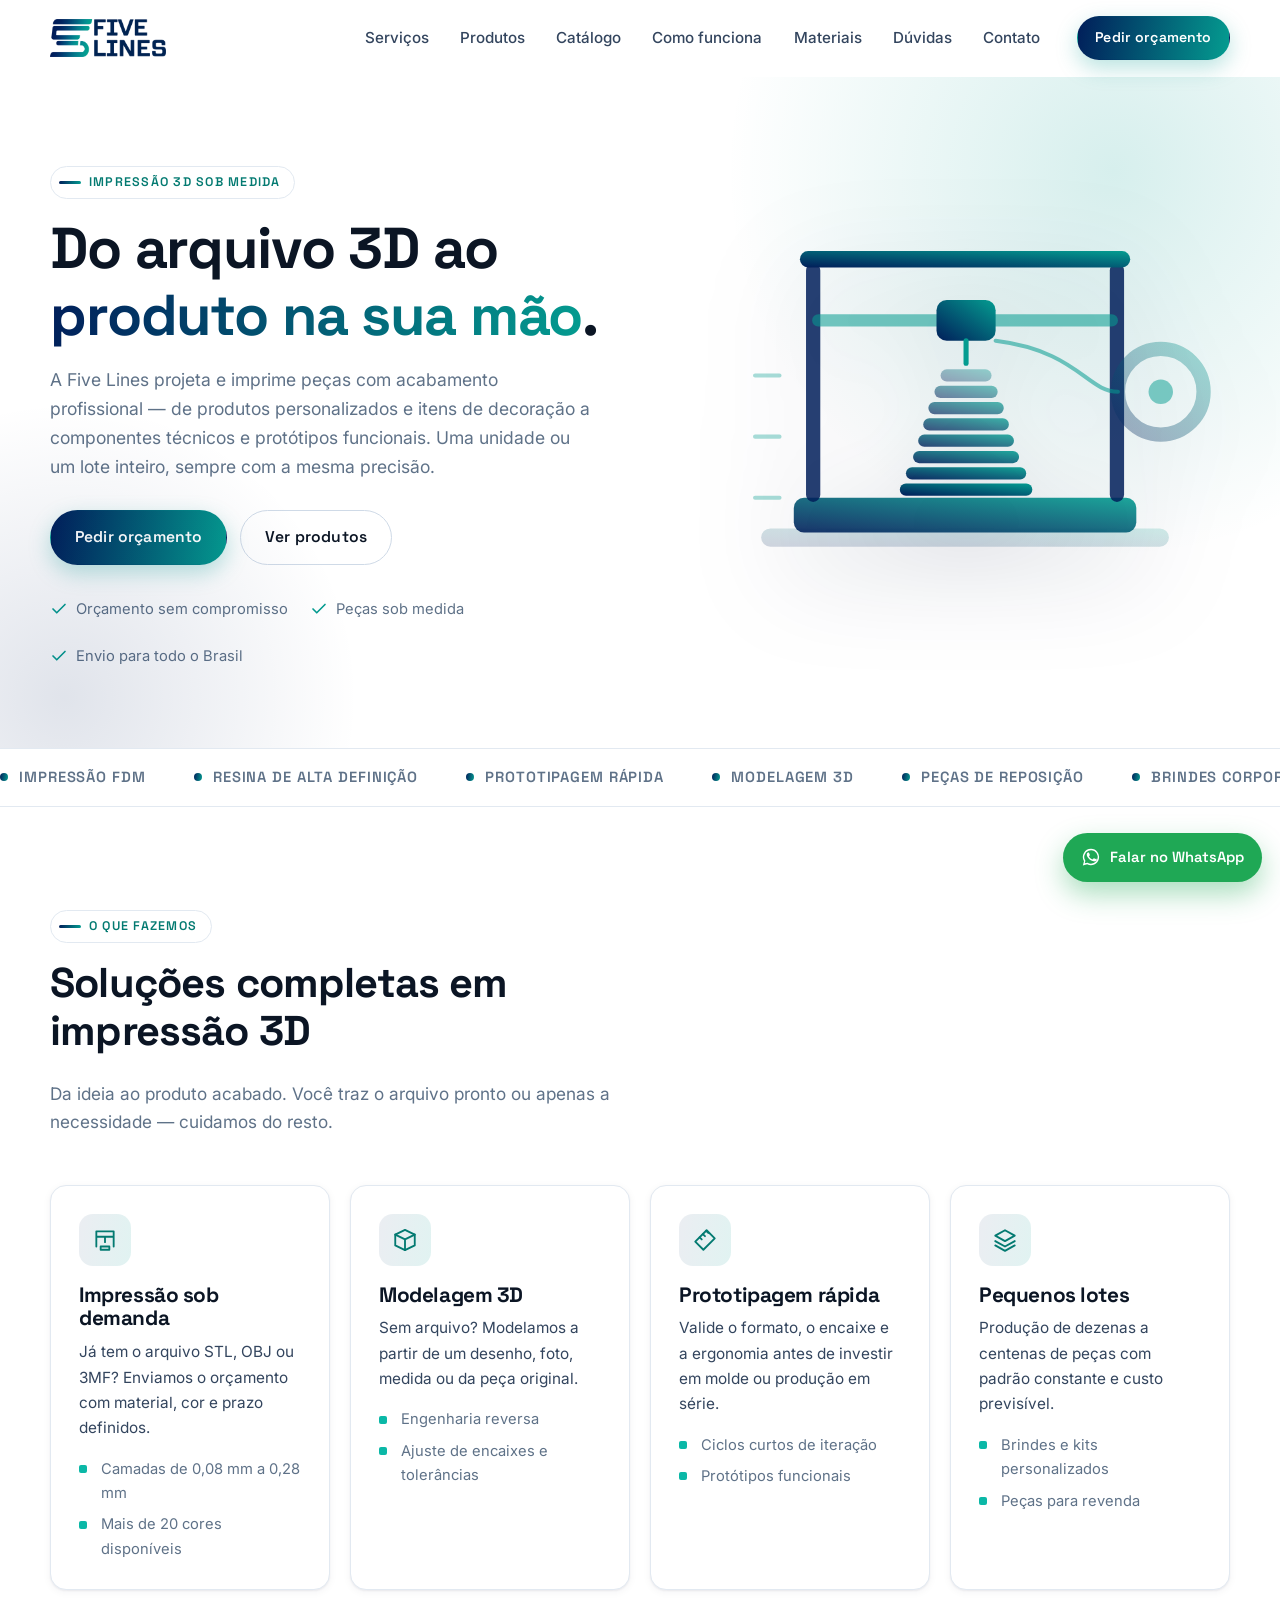
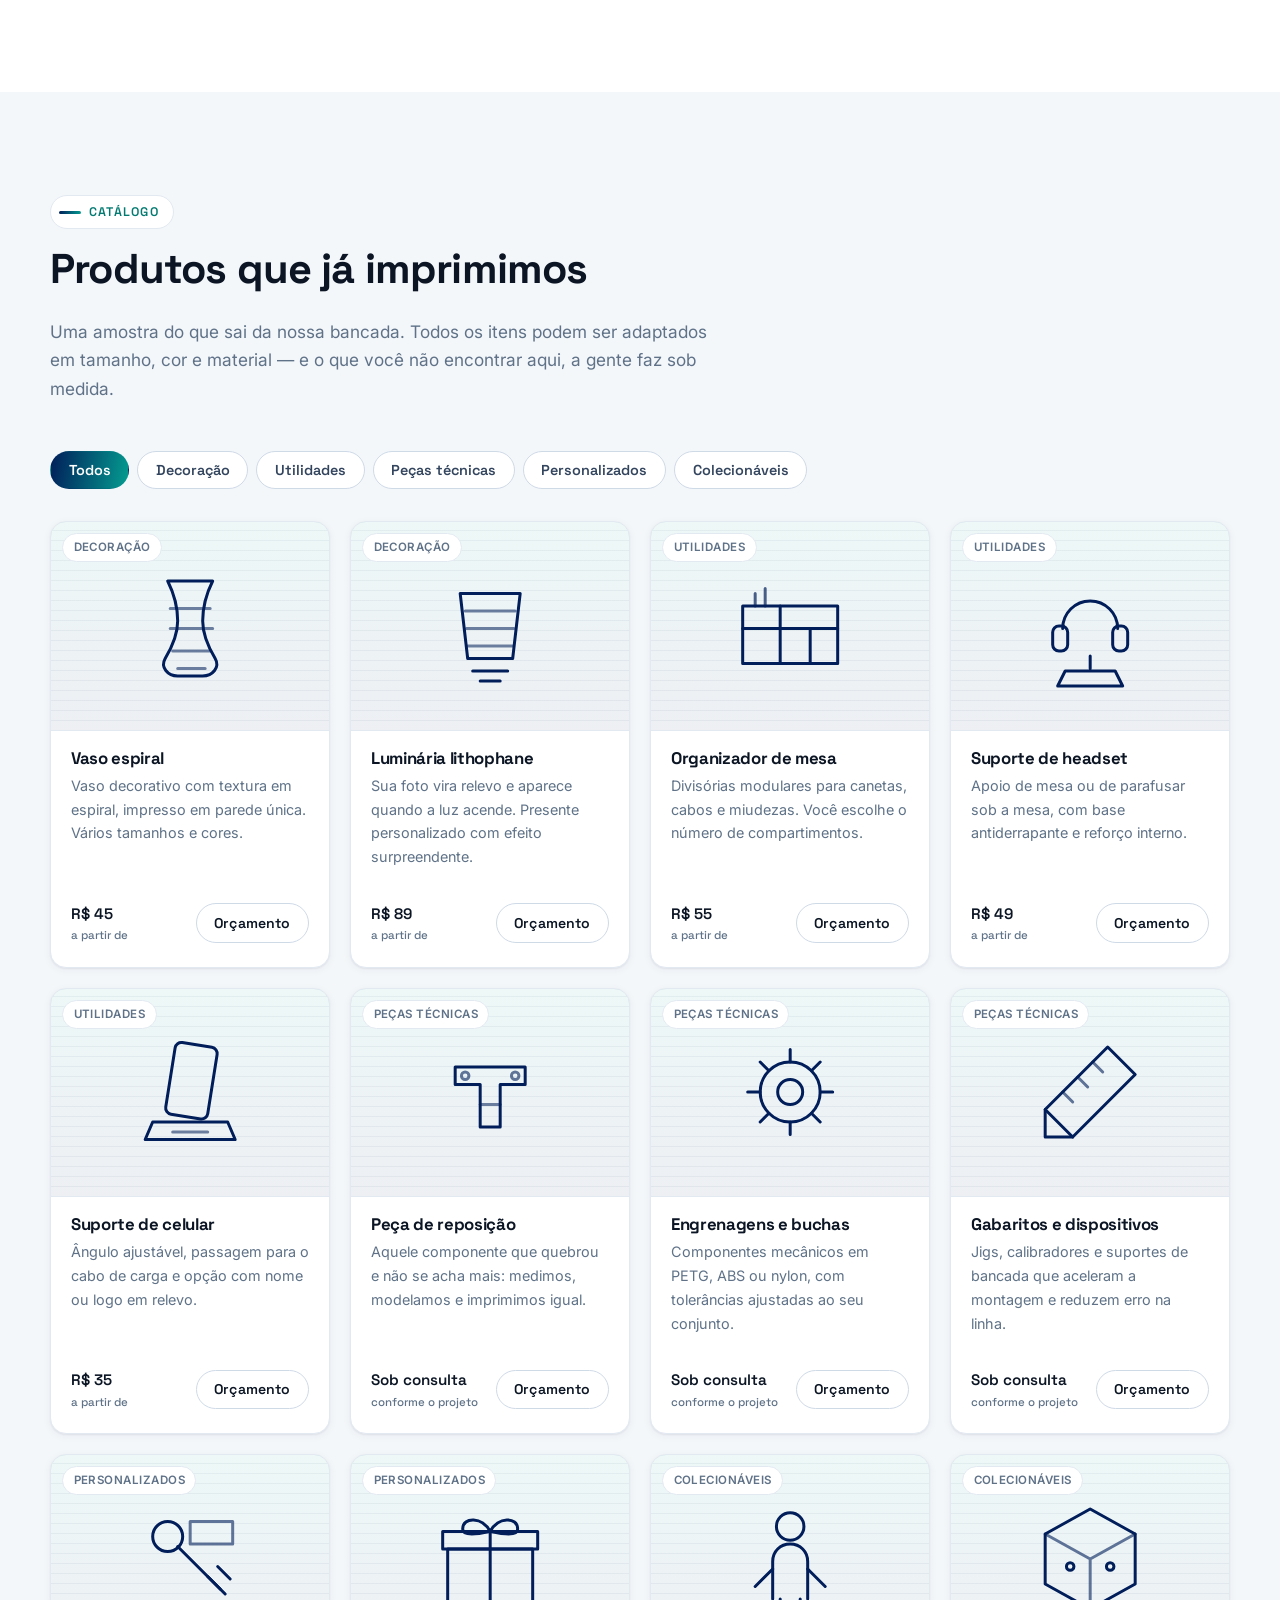
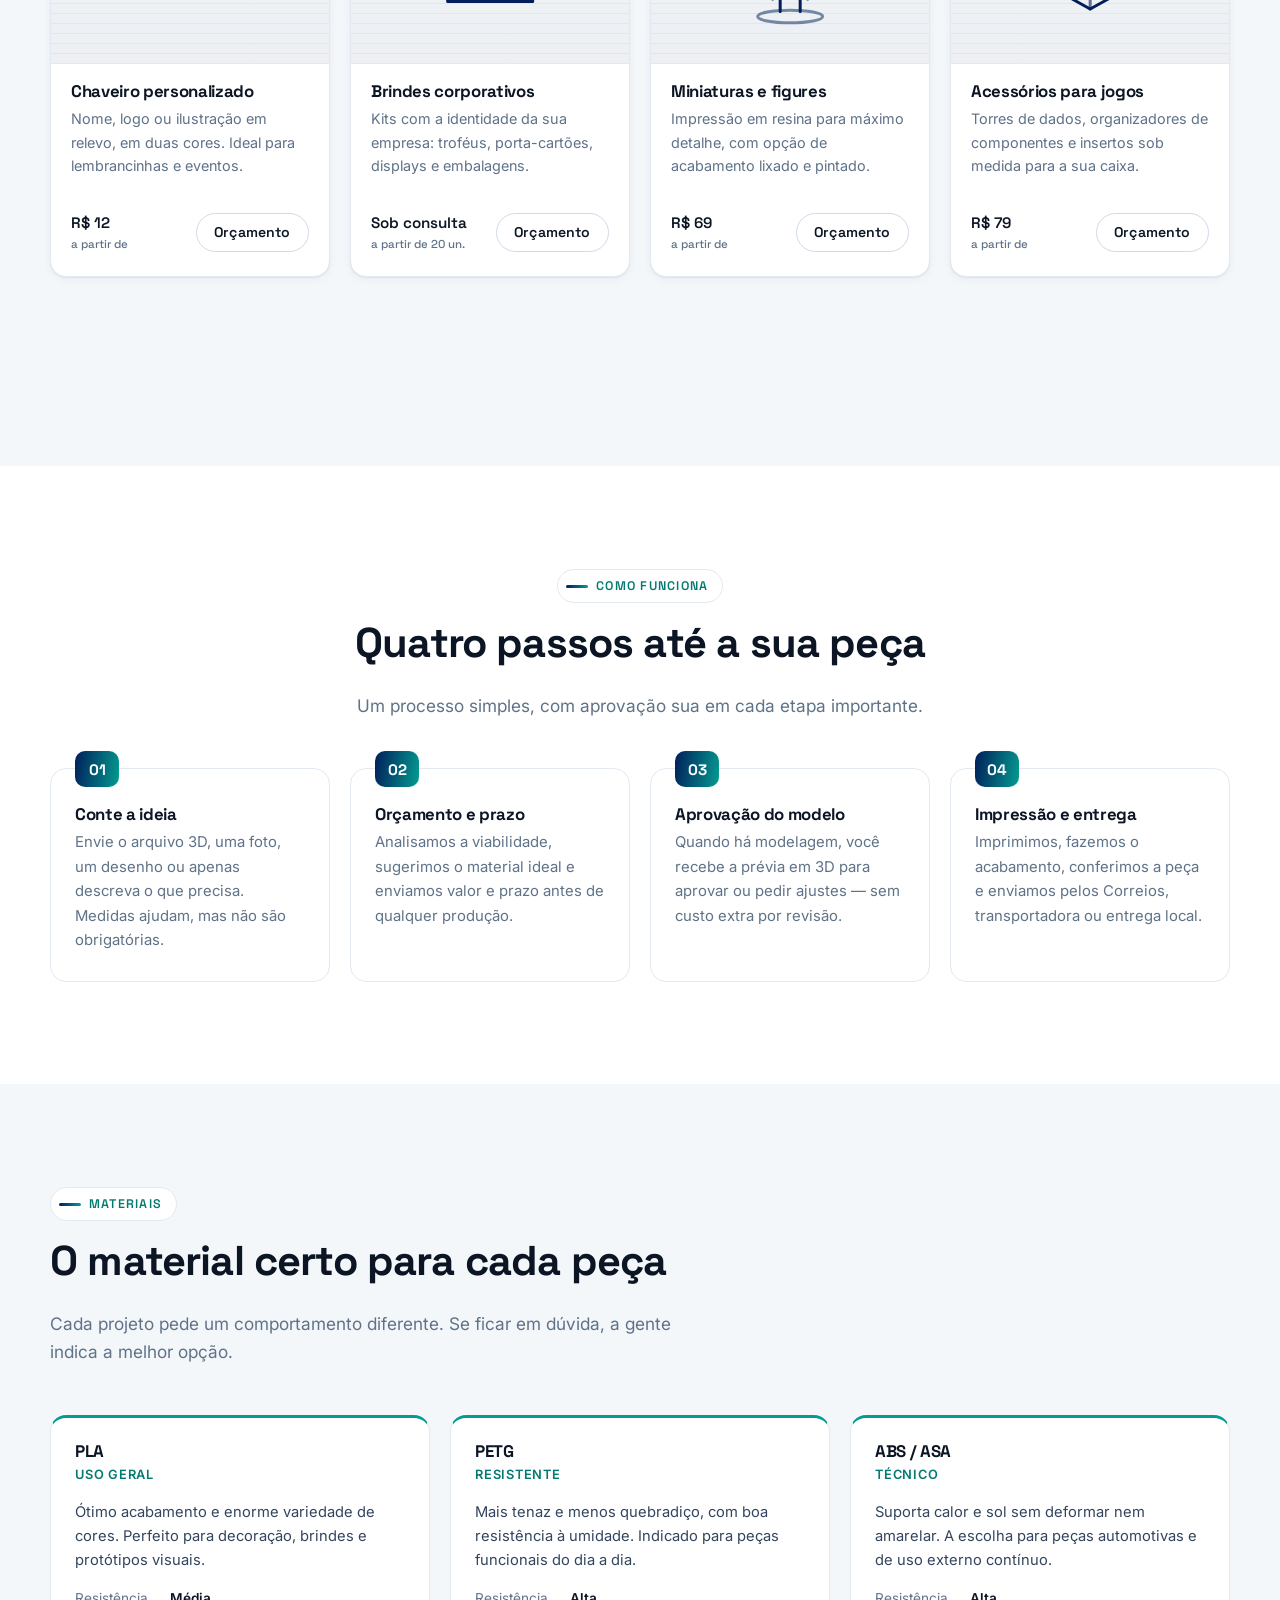
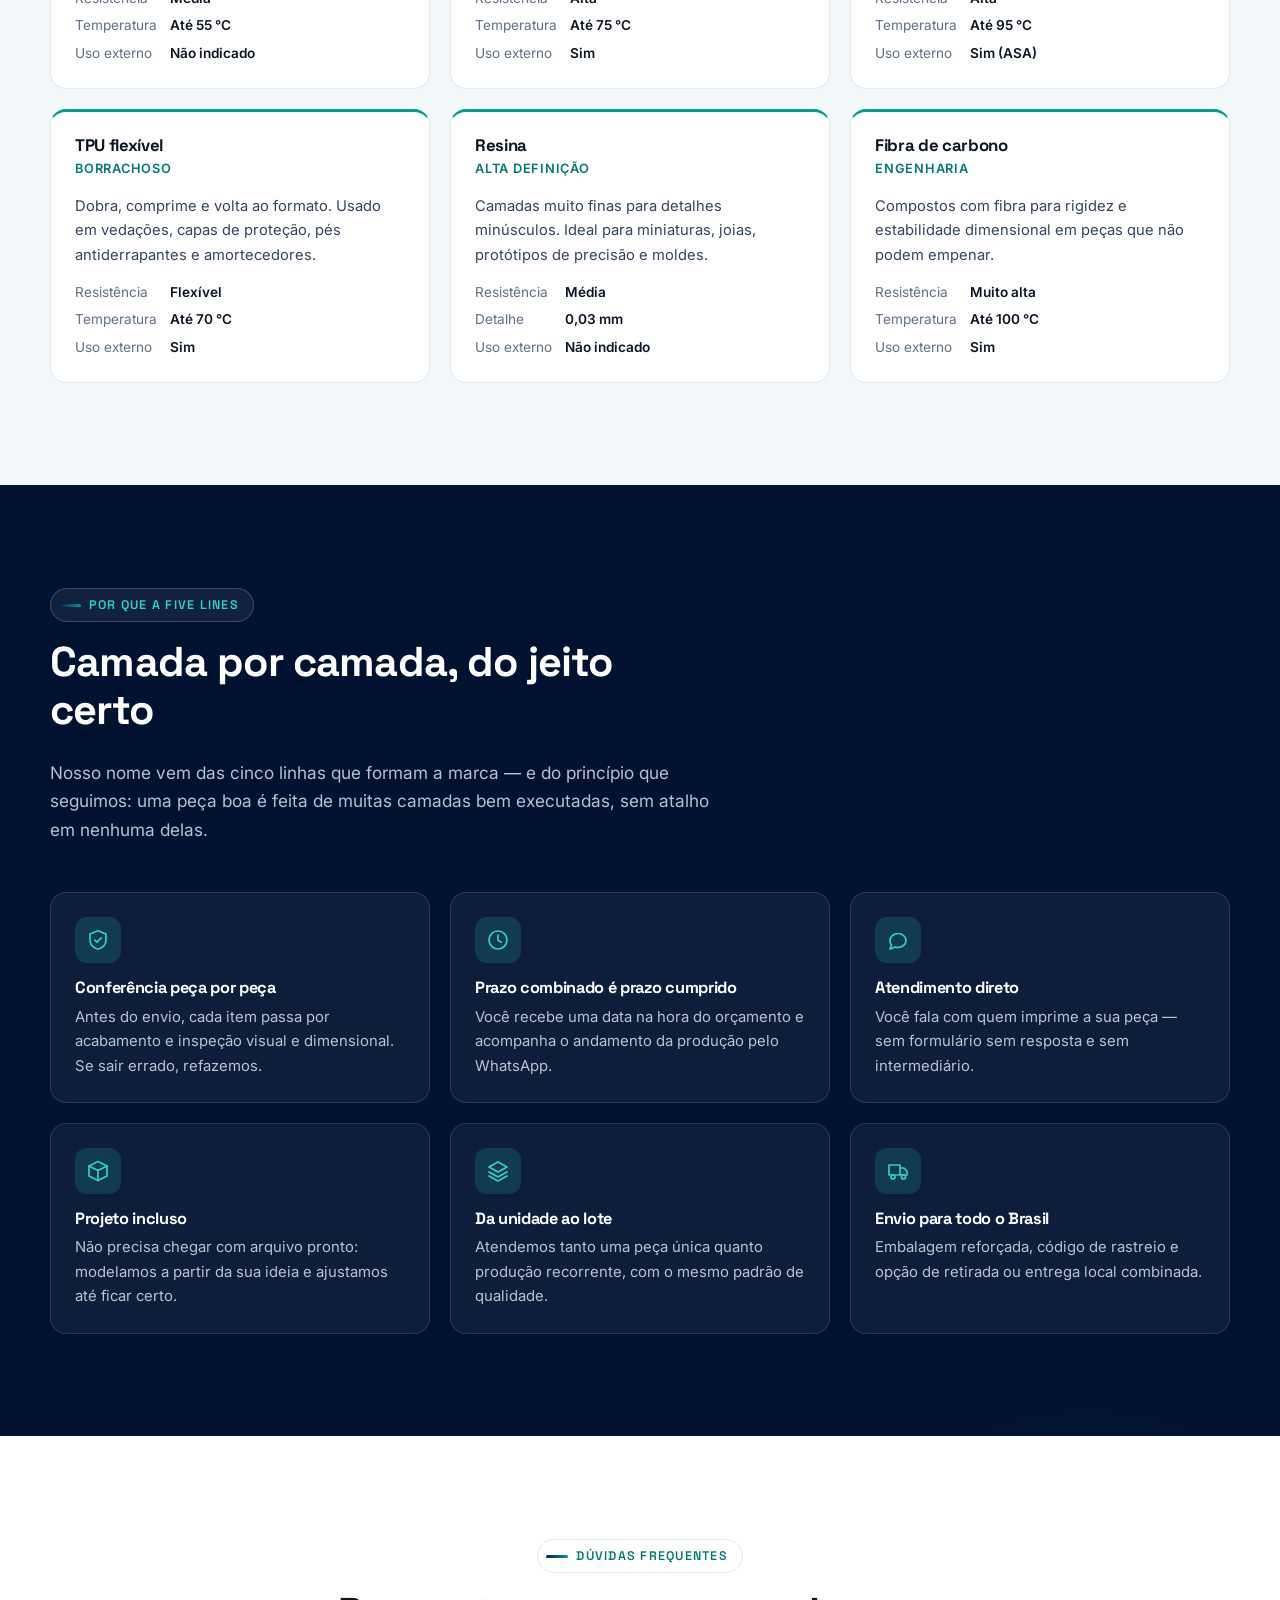
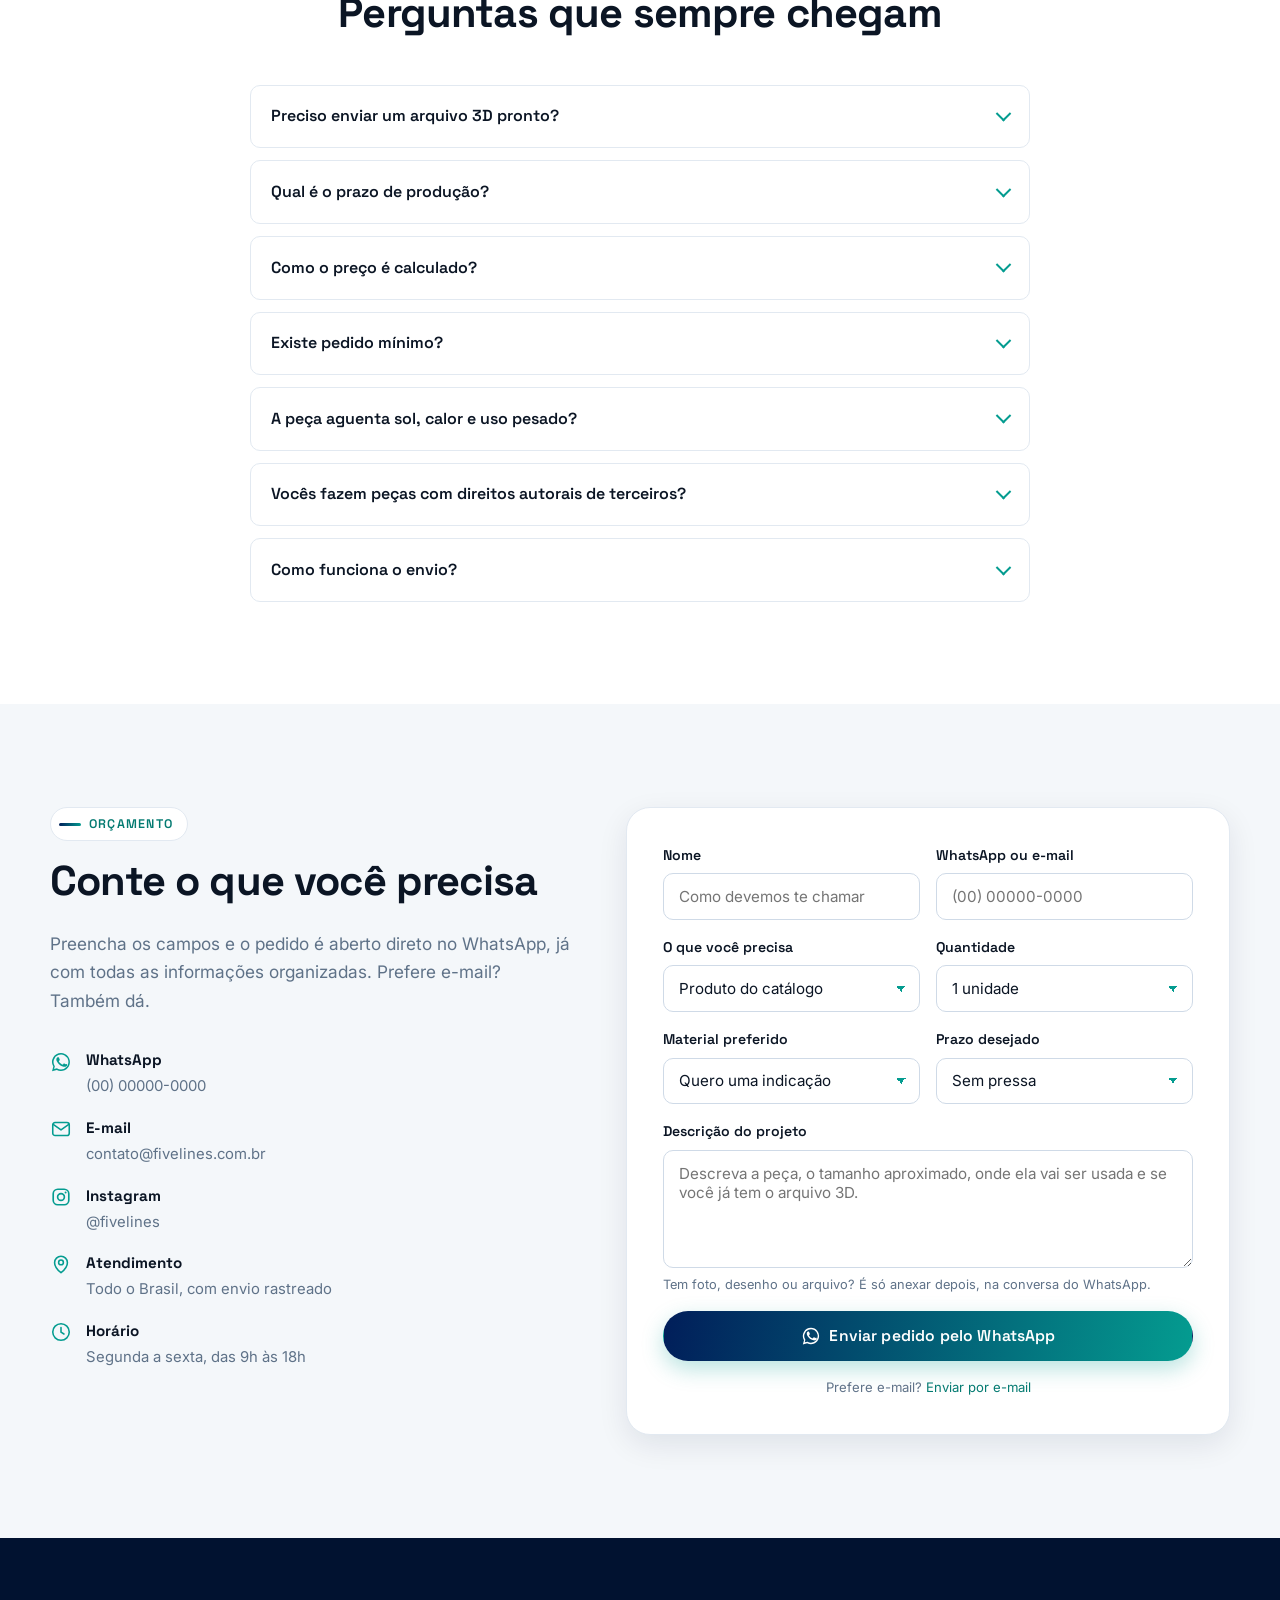
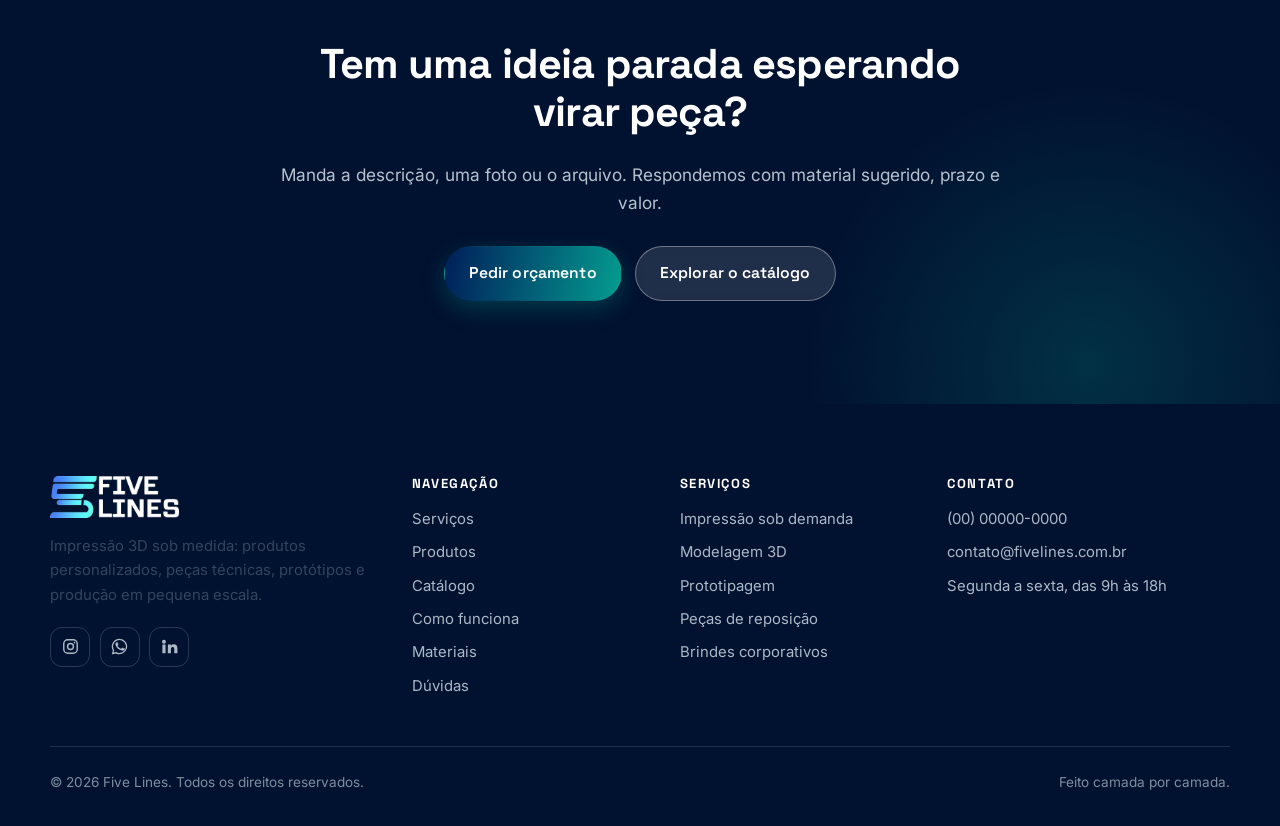
==== commit bd79aa19: "Adiciona catálogo configurável para link do Instagram e WhatsApp Página única em site/catalogo/, pen" ====
--- a/site/index.html
+++ b/site/index.html
@@ -168,6 +168,7 @@
     <nav class="nav" id="nav" aria-label="Navegação principal">
       <a href="#servicos">Serviços</a>
       <a href="#produtos">Produtos</a>
+      <a href="catalogo/">Catálogo</a>
       <a href="#processo">Como funciona</a>
       <a href="#materiais">Materiais</a>
       <a href="#faq">Dúvidas</a>
@@ -480,6 +481,11 @@
         </article>
       </div>
 
+      <p class="catalog__cta reveal">
+        <a class="btn btn--primary" href="catalogo/">Abrir catálogo e montar pedido</a>
+        <span>Escolha cor, tamanho e quantidade — o pedido chega pronto no nosso WhatsApp.</span>
+      </p>
+
       <p class="catalog__empty" id="catalogoVazio" hidden>Nenhum produto nesta categoria por enquanto. Fale com a gente — provavelmente conseguimos fazer.</p>
     </div>
   </section>
@@ -839,6 +845,7 @@
         <ul>
           <li><a href="#servicos">Serviços</a></li>
           <li><a href="#produtos">Produtos</a></li>
+          <li><a href="catalogo/">Catálogo</a></li>
           <li><a href="#processo">Como funciona</a></li>
           <li><a href="#materiais">Materiais</a></li>
           <li><a href="#faq">Dúvidas</a></li>
--- a/site/assets/css/styles.css
+++ b/site/assets/css/styles.css
@@ -53,6 +53,7 @@
     --muted: #90a4bd;
     --line: #1c2f4d;
     --line-strong: #2a4066;
+    --teal-700: #2ed3bf;   /* usado só como cor de texto: precisa clarear no escuro */
     --shadow-sm: 0 1px 2px rgba(0, 0, 0, .4);
     --shadow: 0 12px 34px rgba(0, 0, 0, .45);
     --shadow-lg: 0 26px 64px rgba(0, 0, 0, .55);
@@ -542,6 +543,17 @@
   white-space: normal;
 }
 
+.catalog__cta {
+  display: flex;
+  flex-wrap: wrap;
+  align-items: center;
+  justify-content: center;
+  gap: .75rem 1.25rem;
+  margin: 2rem 0 0;
+  text-align: center;
+}
+.catalog__cta span { font-size: .92rem; color: var(--muted); }
+
 .catalog__empty {
   padding: 2.5rem;
   text-align: center;
@@ -858,6 +870,12 @@
 @media (prefers-color-scheme: dark) {
   .brand__dark { display: none; }
   .brand__light { display: block; }
+  .gradient-text {
+    background: linear-gradient(100deg, #5b8def, var(--teal-400));
+    -webkit-background-clip: text;
+    background-clip: text;
+  }
+  .eyebrow::before { background: linear-gradient(100deg, #5b8def, var(--teal-400)); }
   .header { background: color-mix(in srgb, var(--bg) 82%, transparent); }
   .btn--ghost { color: var(--ink); }
   .product__art {
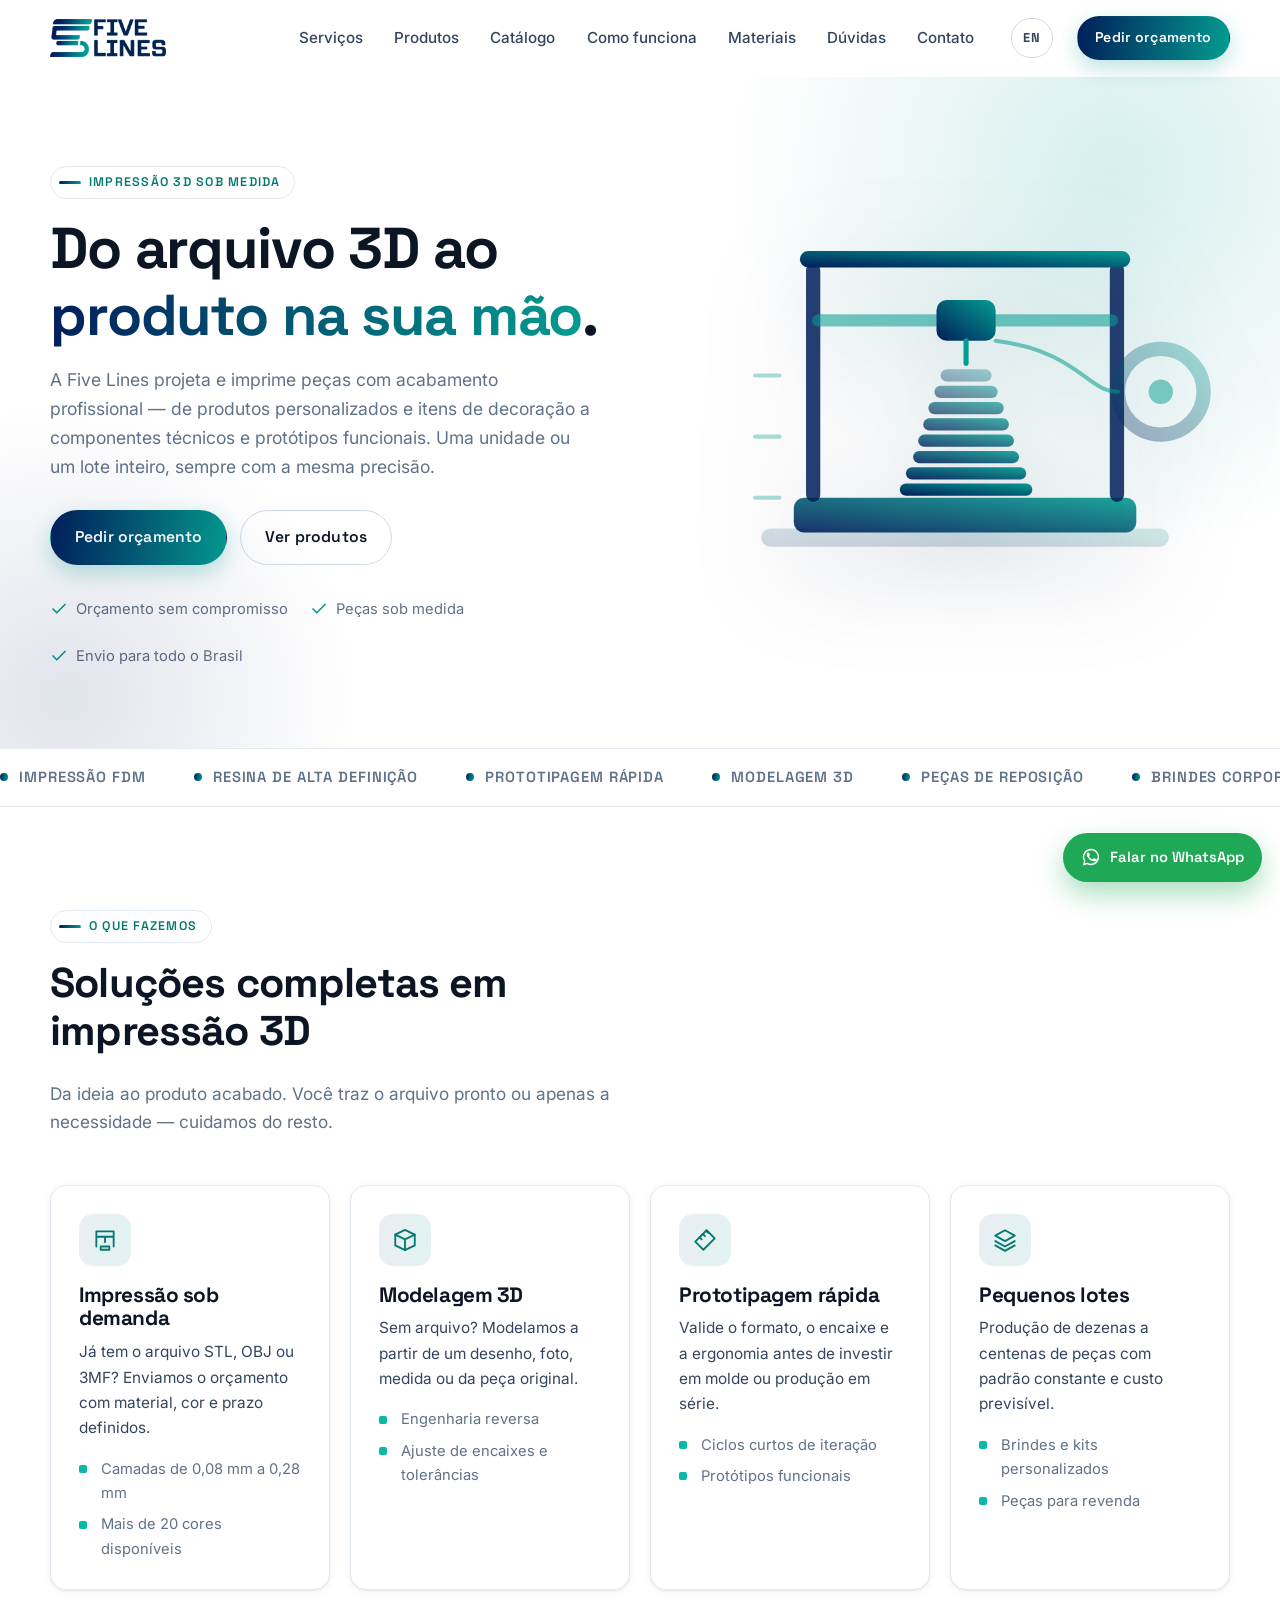
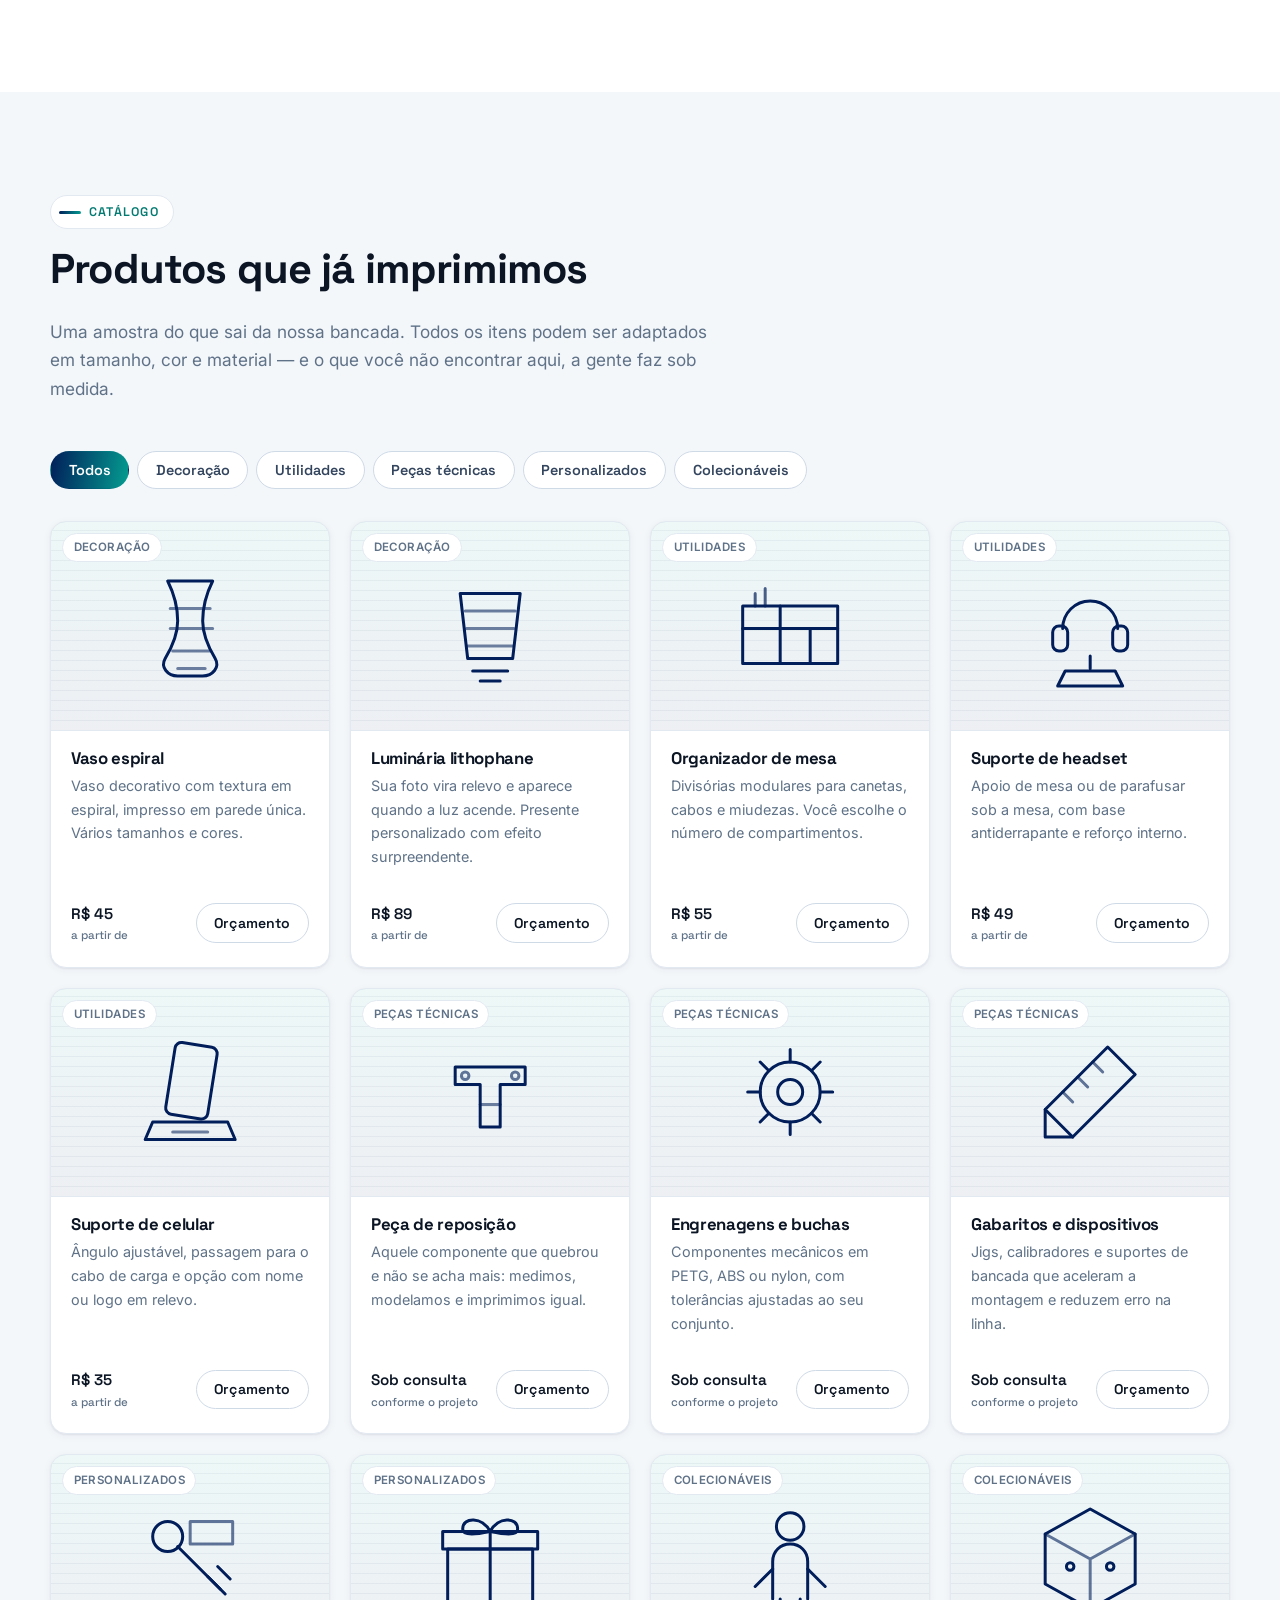
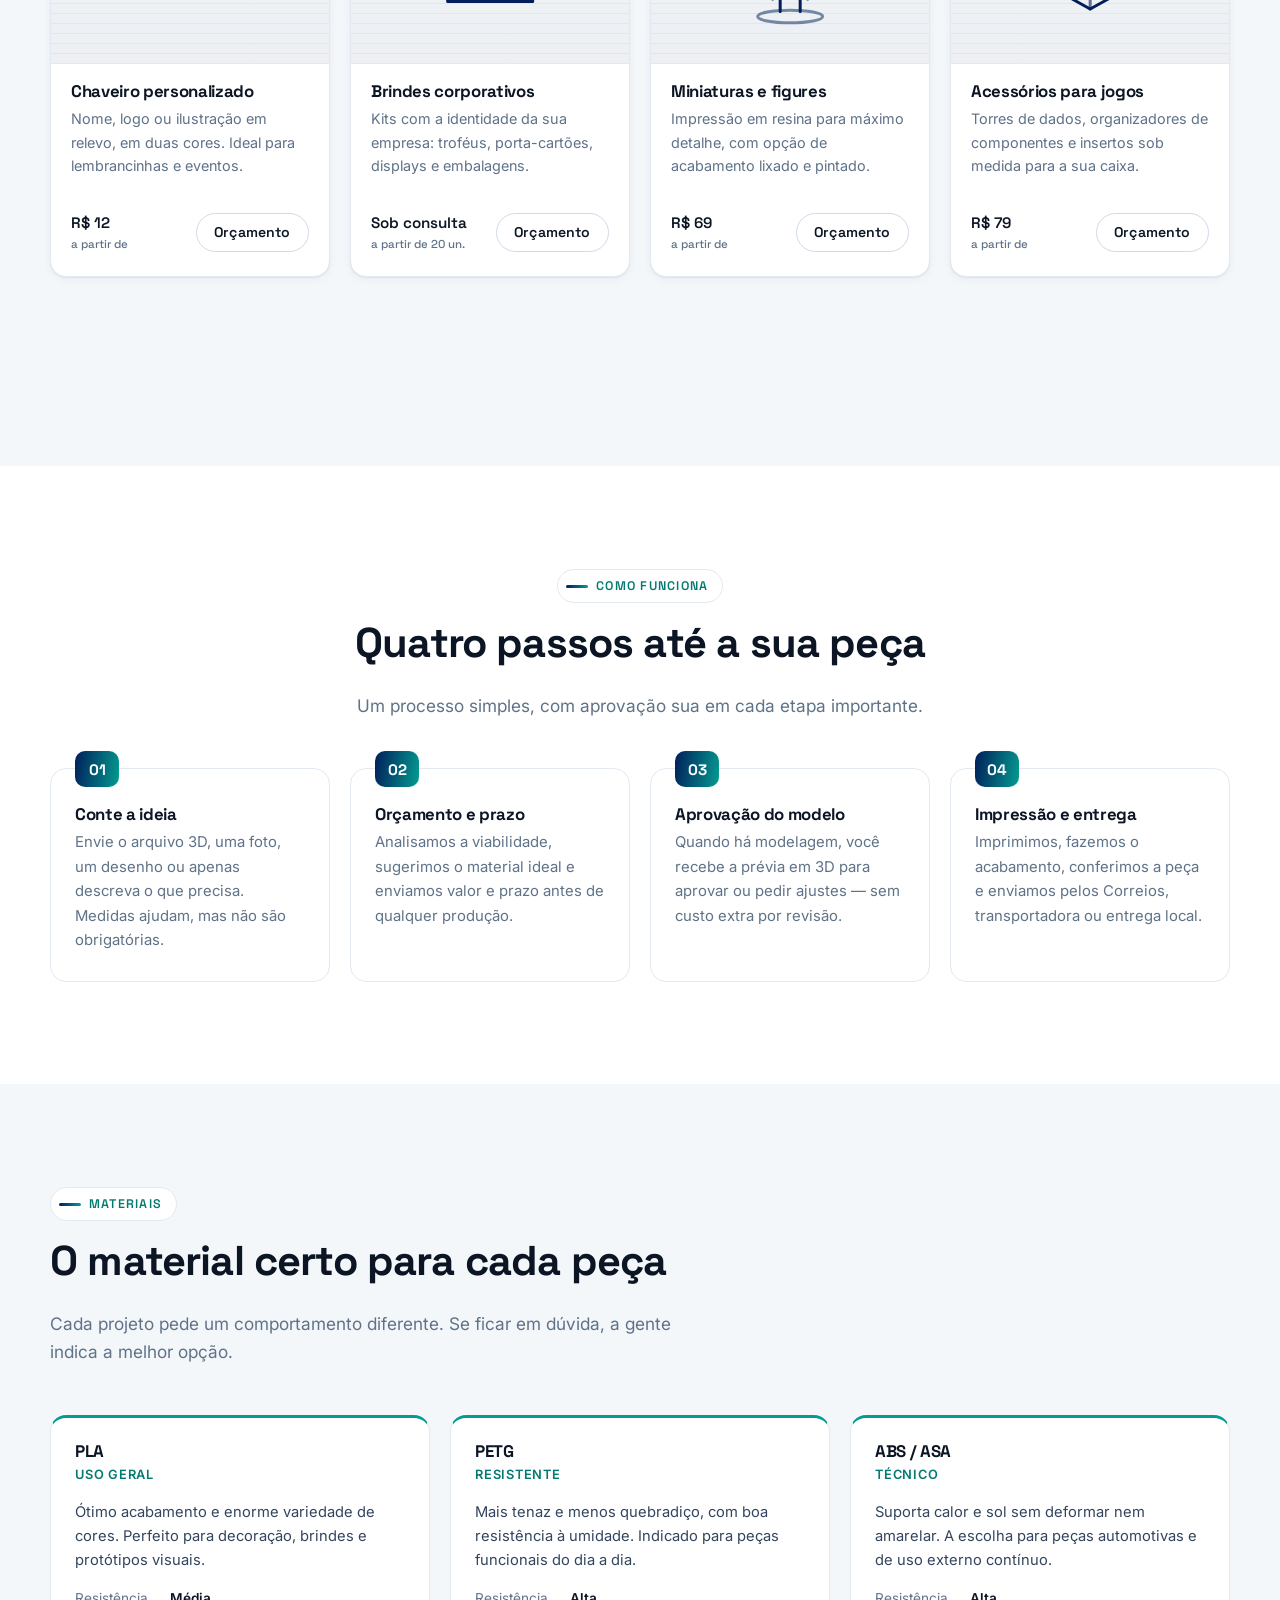
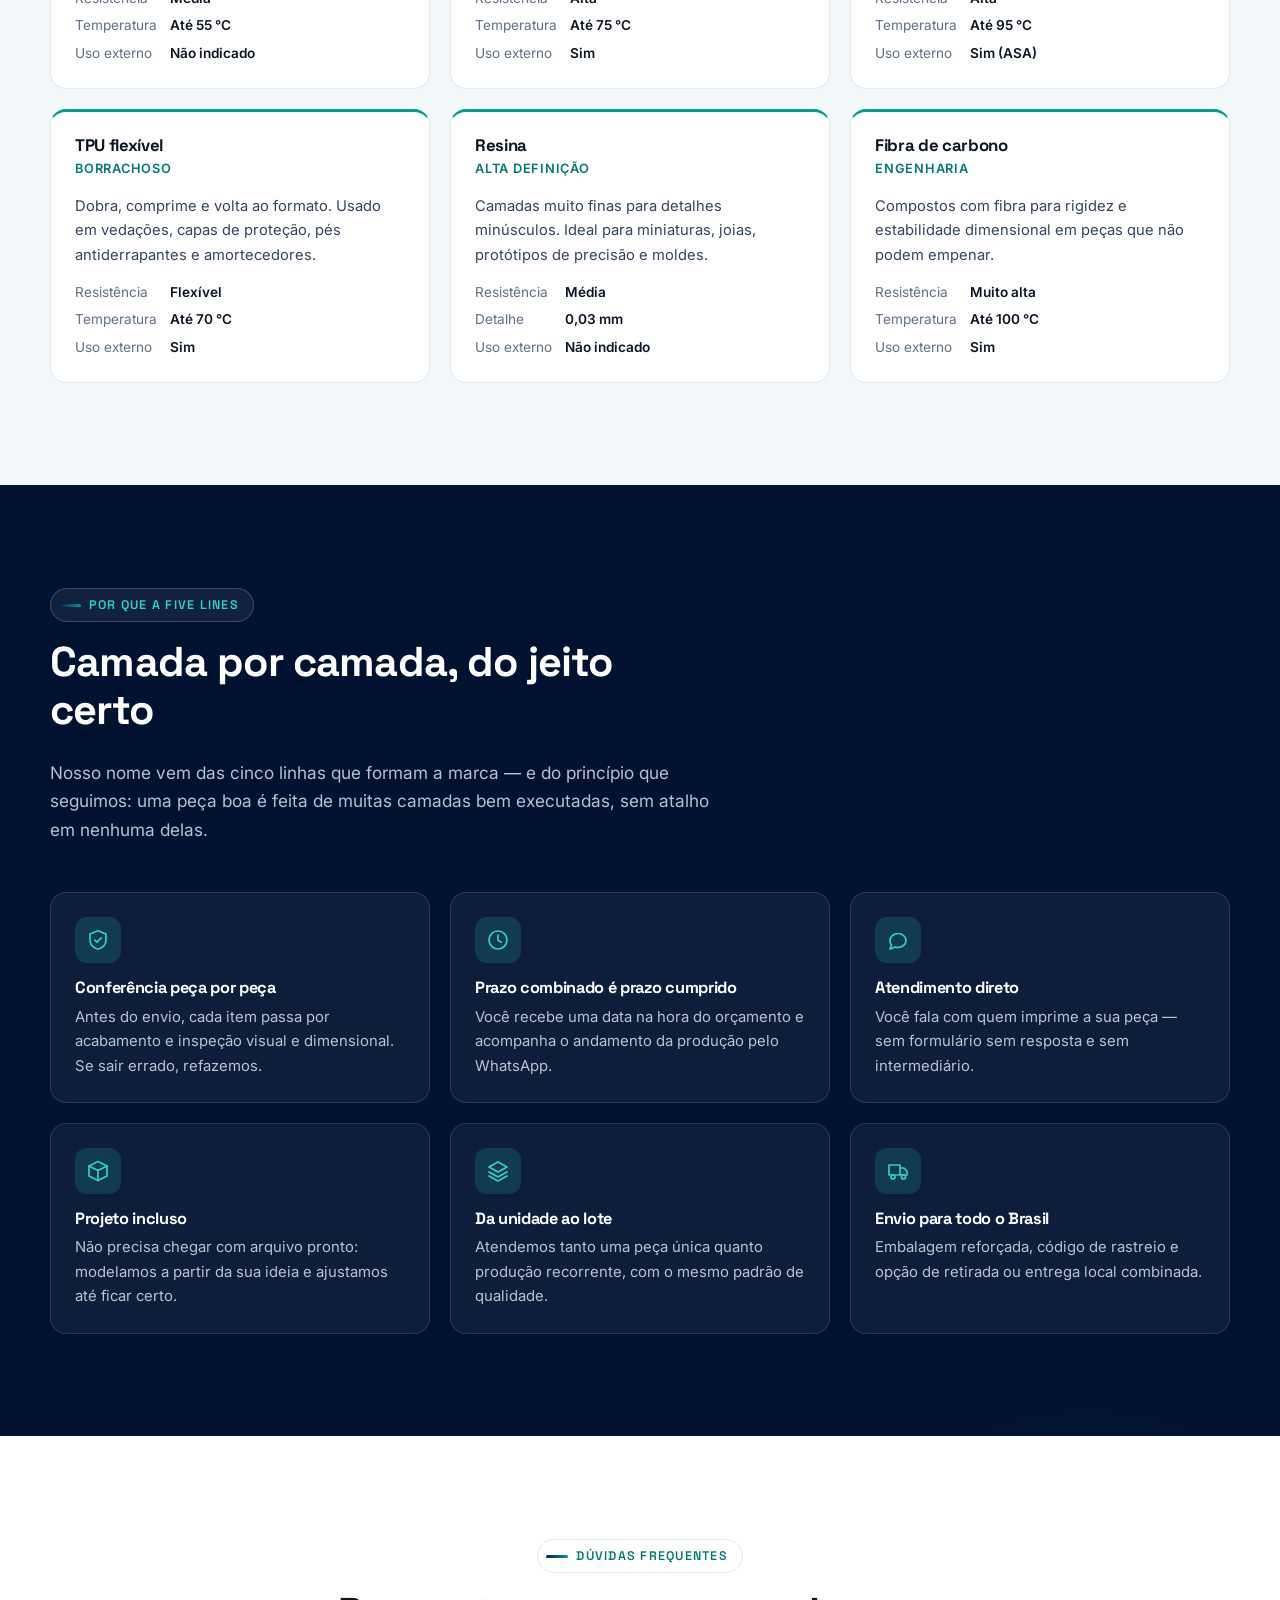
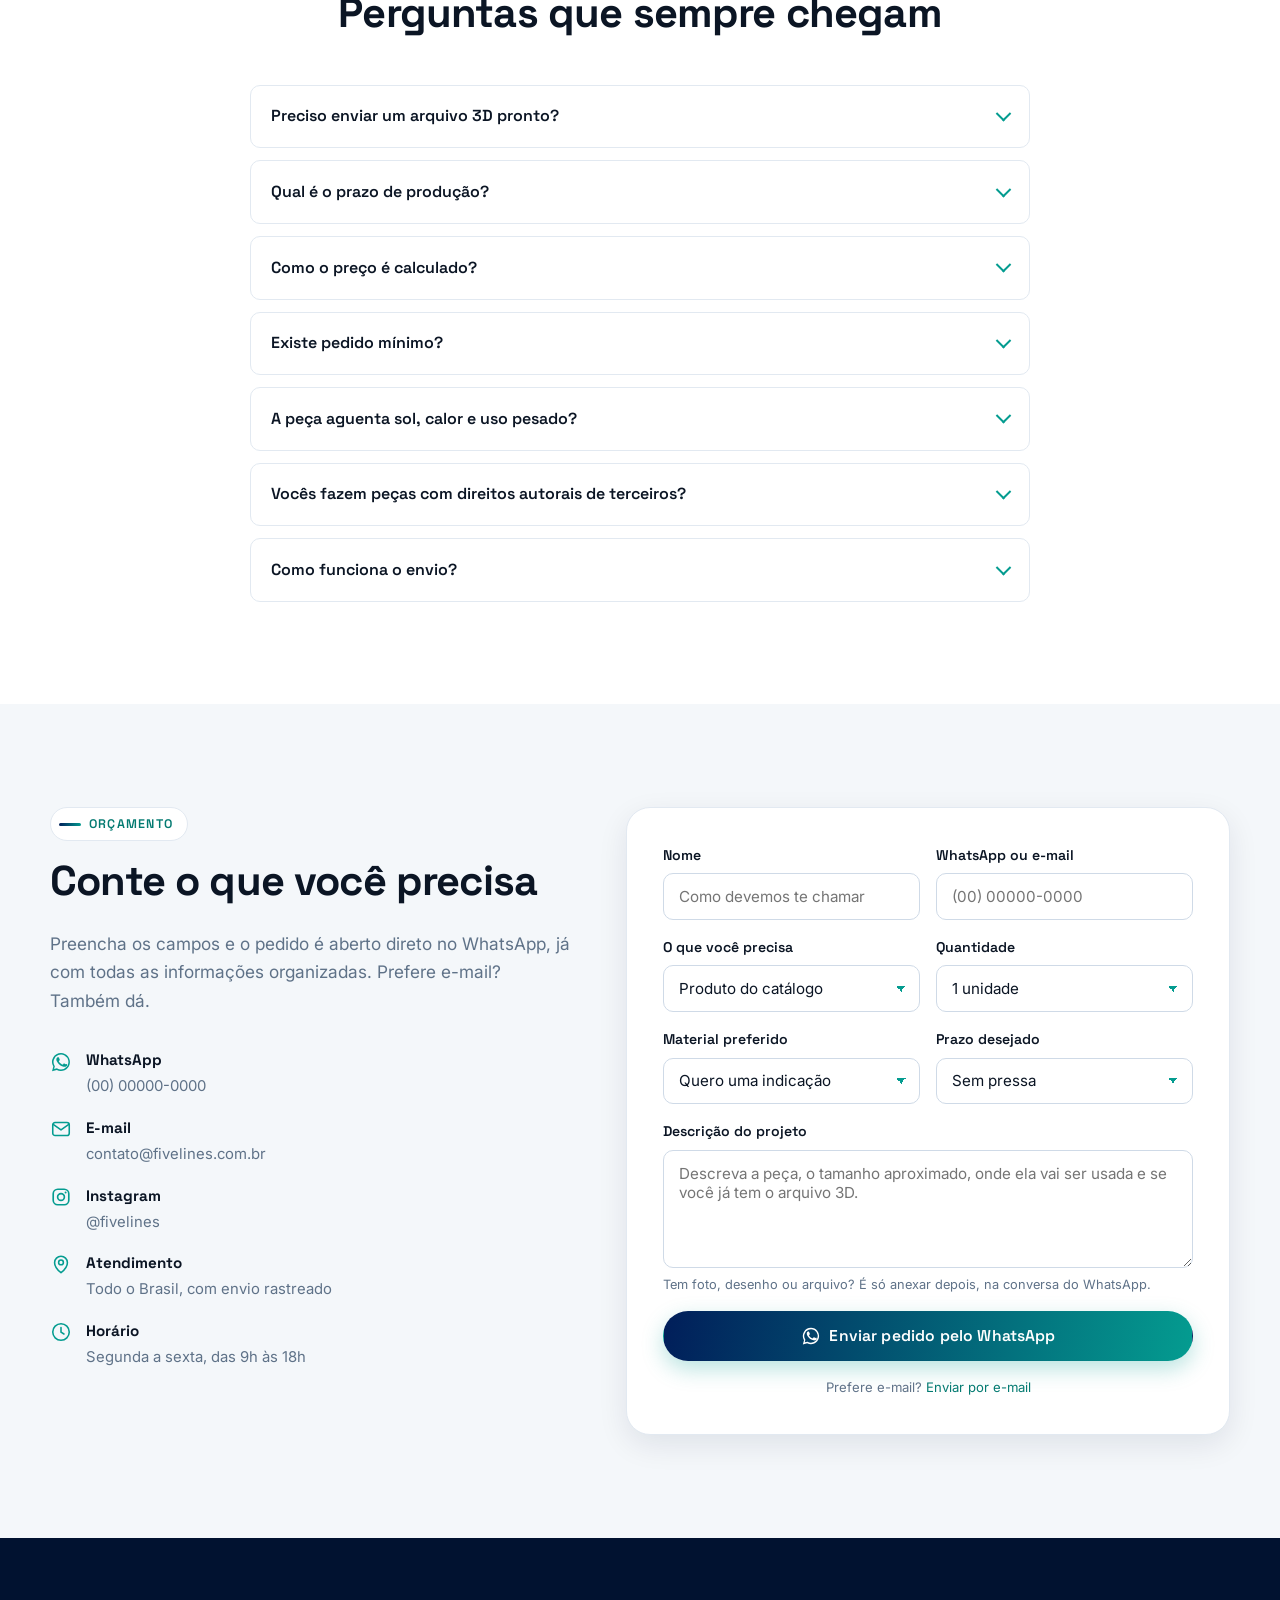
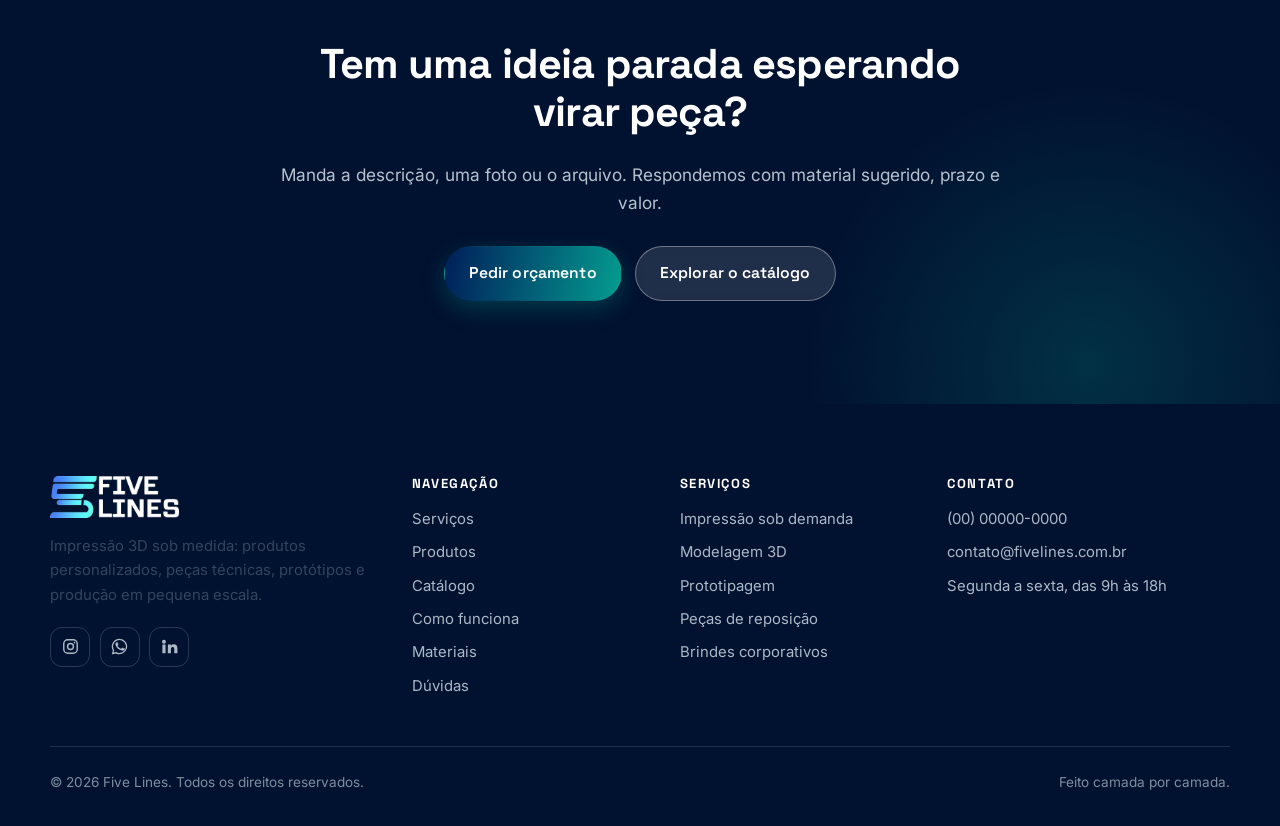
==== commit bdf9d800: "Adiciona versão em inglês do site e do catálogo - site/en/index.html: site institucional traduzido, " ====
--- a/site/index.html
+++ b/site/index.html
@@ -26,6 +26,8 @@
 <link rel="preconnect" href="https://fonts.gstatic.com" crossorigin>
 <link href="https://fonts.googleapis.com/css2?family=Inter:wght@400;500;600&family=Space+Grotesk:wght@500;600;700&display=swap" rel="stylesheet">
 <link rel="stylesheet" href="assets/css/styles.css">
+<link rel="alternate" hreflang="pt-BR" href="./">
+<link rel="alternate" hreflang="en" href="en/">
 
 <script type="application/ld+json">
 {
@@ -176,6 +178,7 @@
       <a class="btn btn--primary btn--sm" href="#contato">Pedir orçamento</a>
     </nav>
 
+    <a class="nav__lang" href="en/" hreflang="en" aria-label="View in English">EN</a>
     <a class="btn btn--primary btn--sm header__cta" href="#contato">Pedir orçamento</a>
 
     <button class="nav-toggle" id="navToggle" type="button" aria-expanded="false" aria-controls="nav">
--- a/site/assets/css/styles.css
+++ b/site/assets/css/styles.css
@@ -212,6 +212,21 @@
 .nav a:hover, .nav a:focus-visible { color: var(--teal-700); background: var(--bg-soft); text-decoration: none; }
 
 .header__cta { display: inline-flex; }
+
+.nav__lang {
+  display: inline-flex;
+  align-items: center;
+  padding: .5rem .7rem;
+  border: 1px solid var(--line-strong);
+  border-radius: 999px;
+  color: var(--ink-soft);
+  font-family: var(--font-display);
+  font-size: .8rem;
+  font-weight: 700;
+  letter-spacing: .05em;
+}
+.nav__lang:hover { border-color: var(--teal-600); color: var(--teal-700); text-decoration: none; }
+@media (max-width: 940px) { .nav__lang { padding: .45rem .6rem; font-size: .76rem; } }
 .nav > .btn { display: none; }   /* CTA duplicado: só aparece no menu mobile */
 
 .nav-toggle {
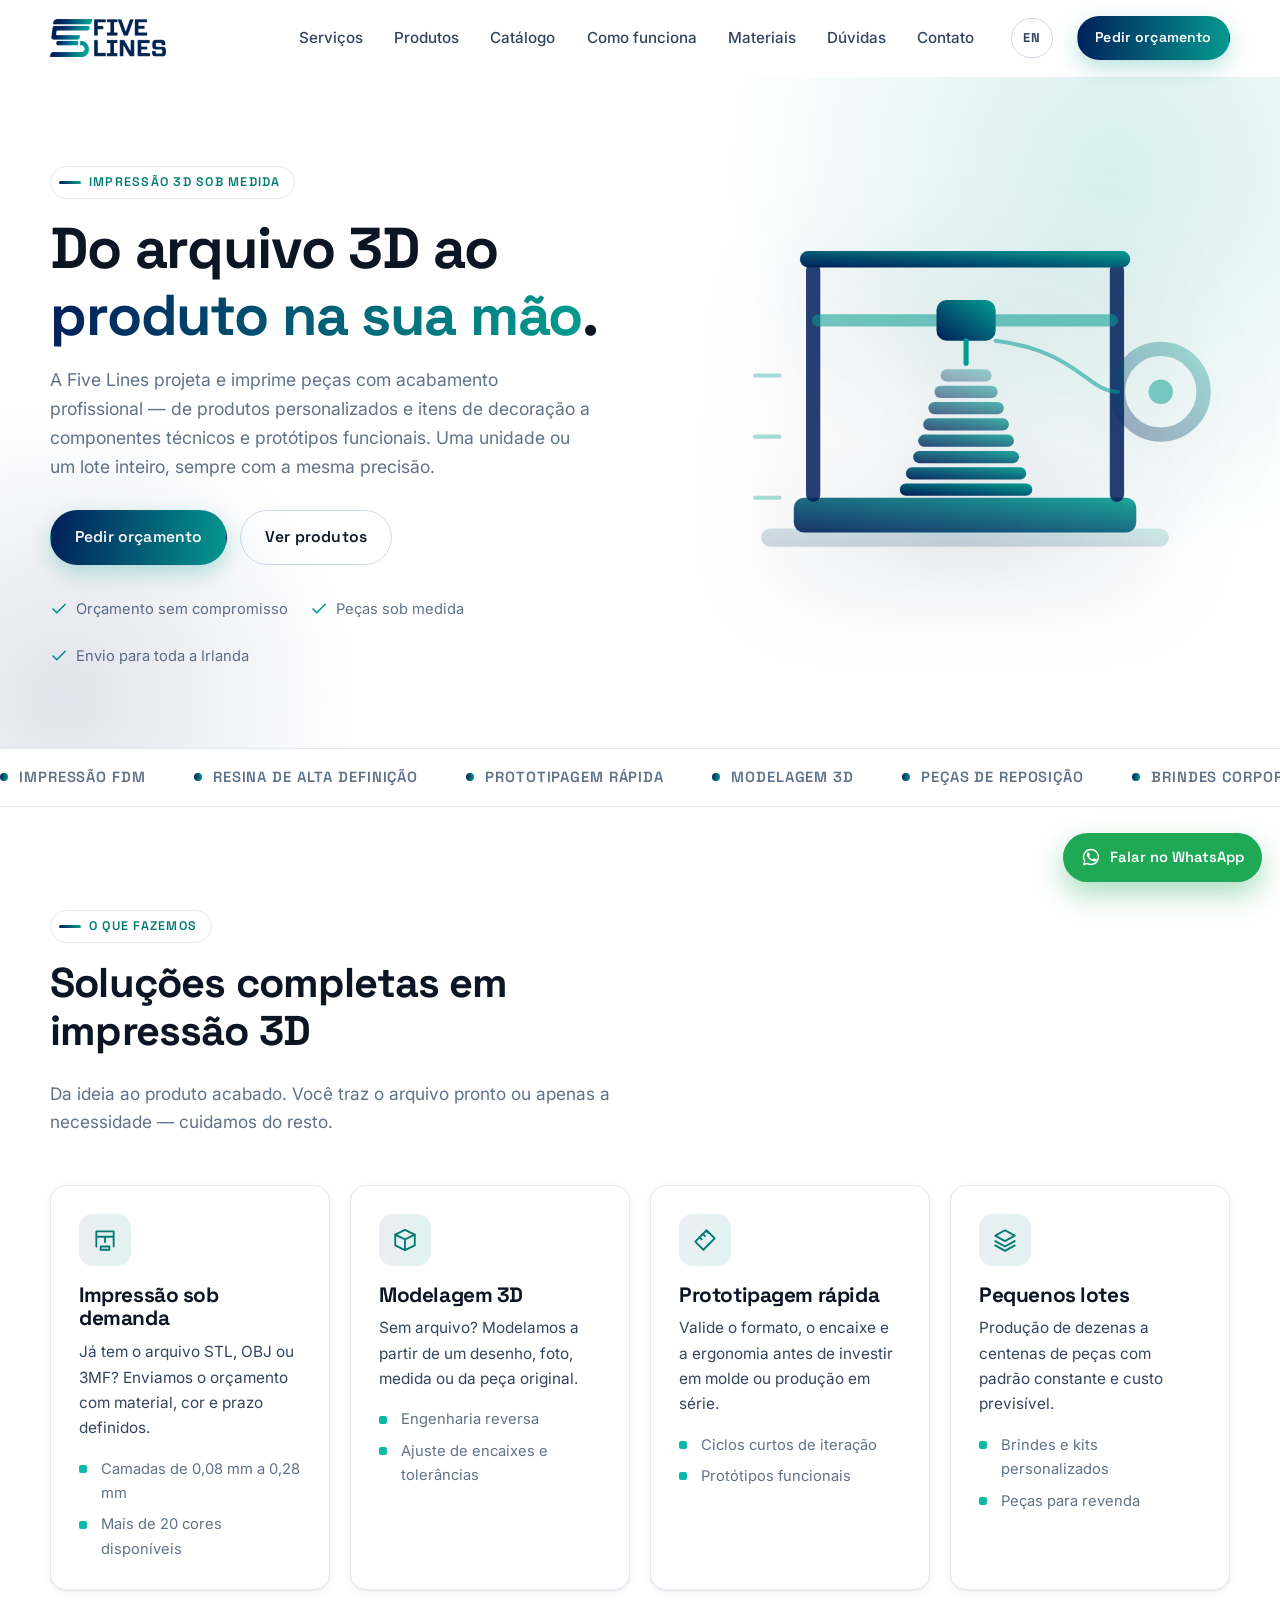
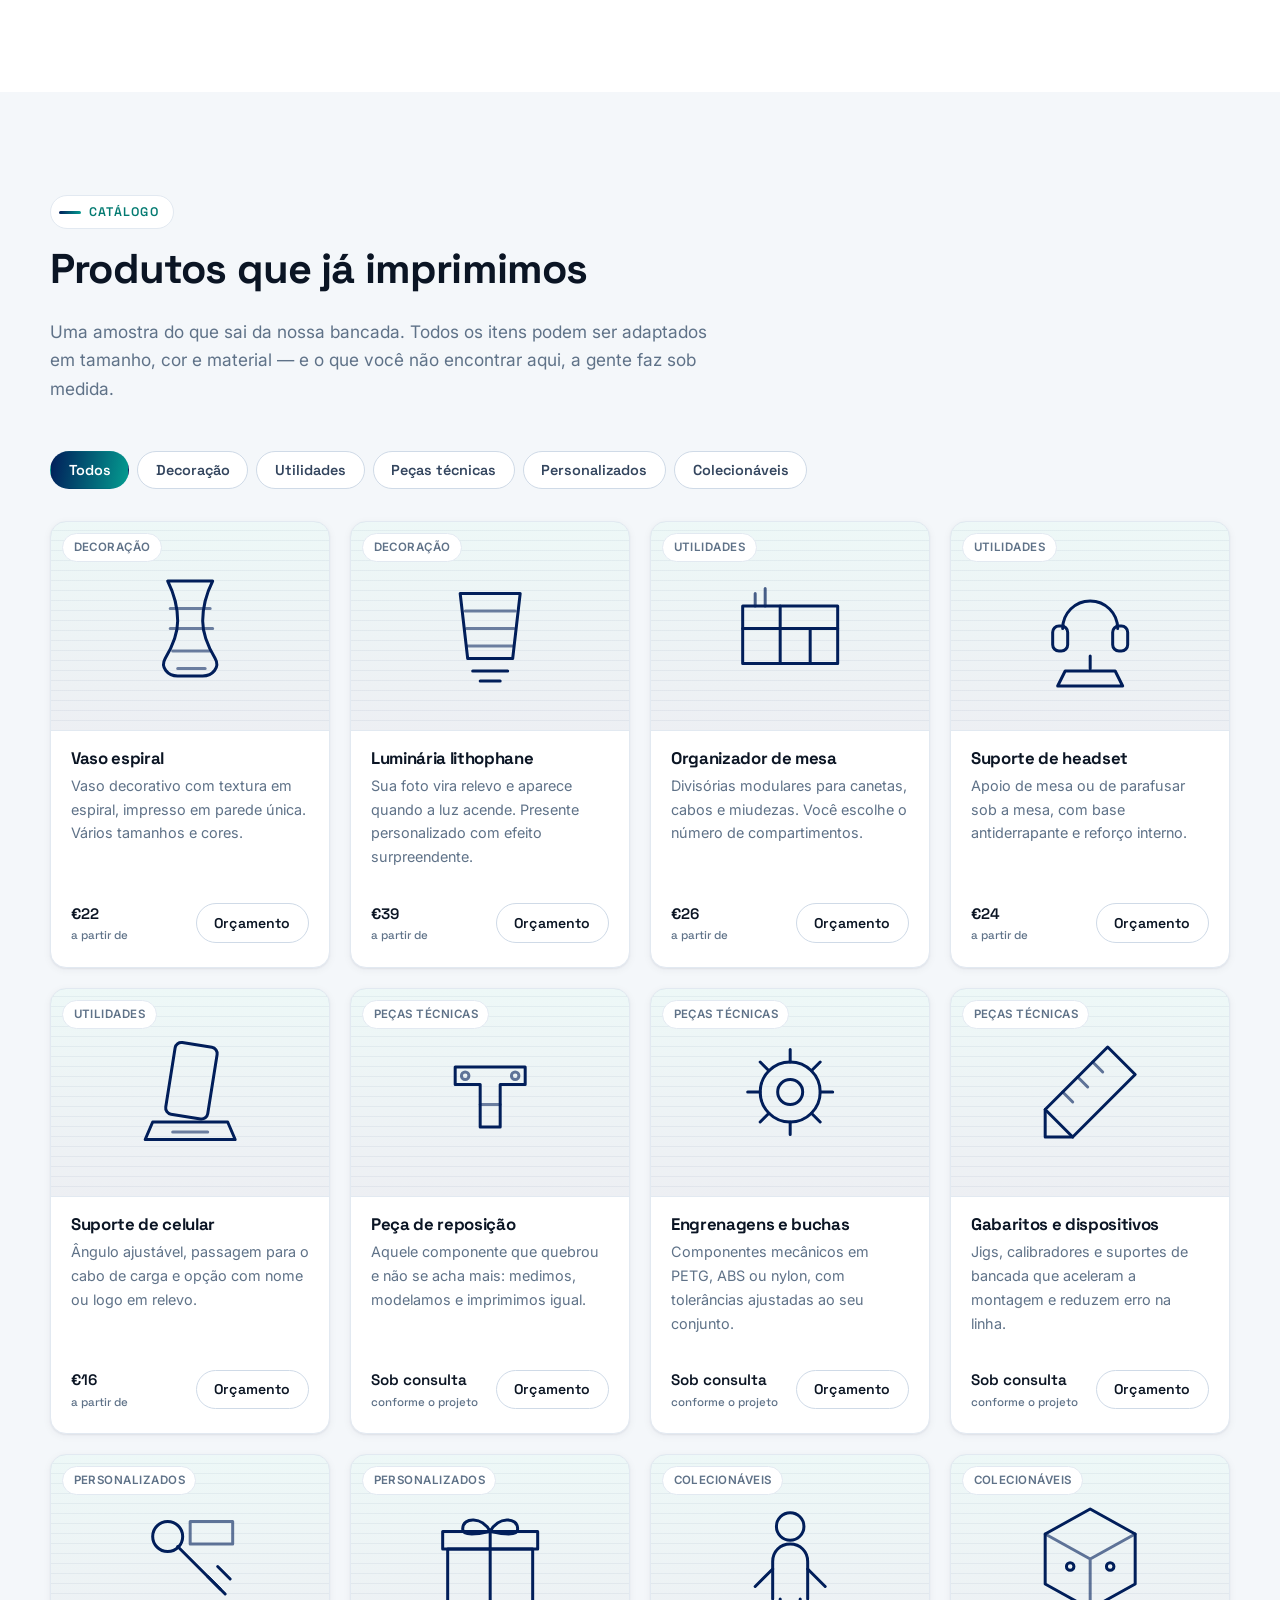
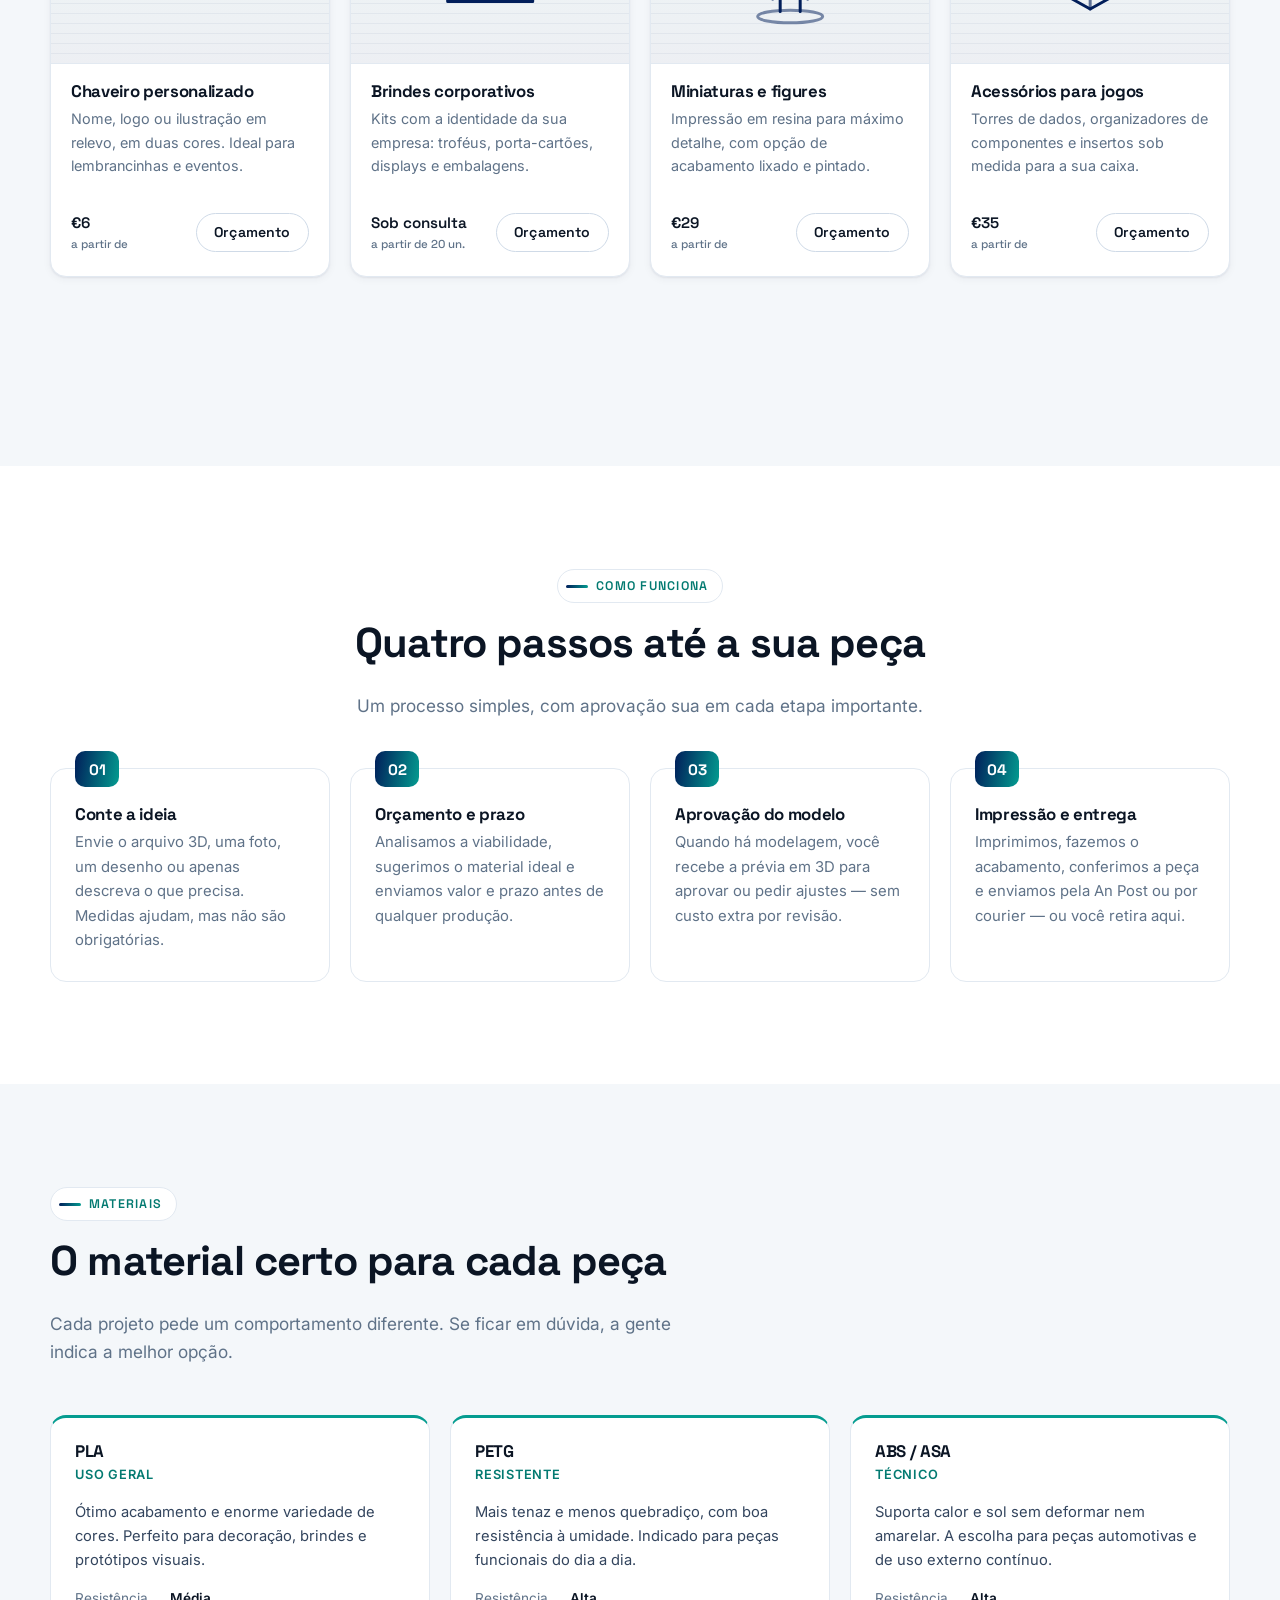
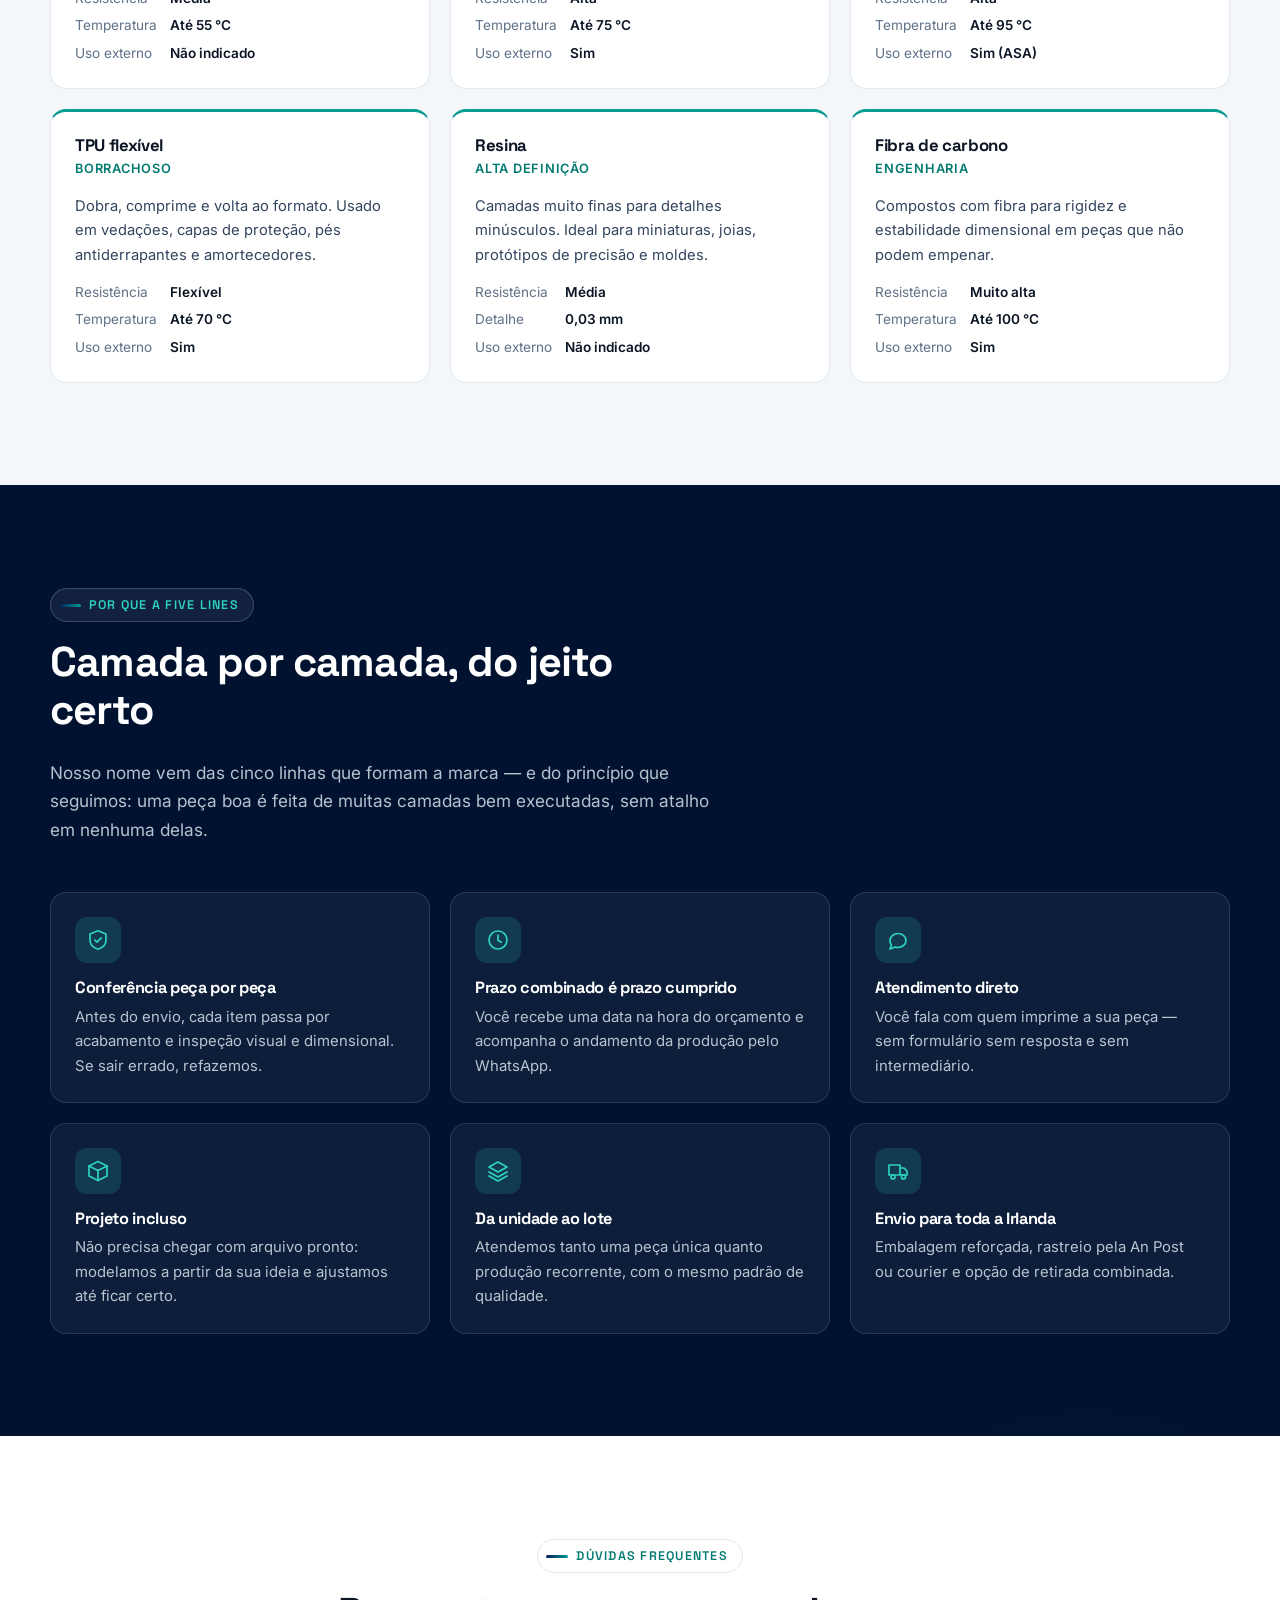
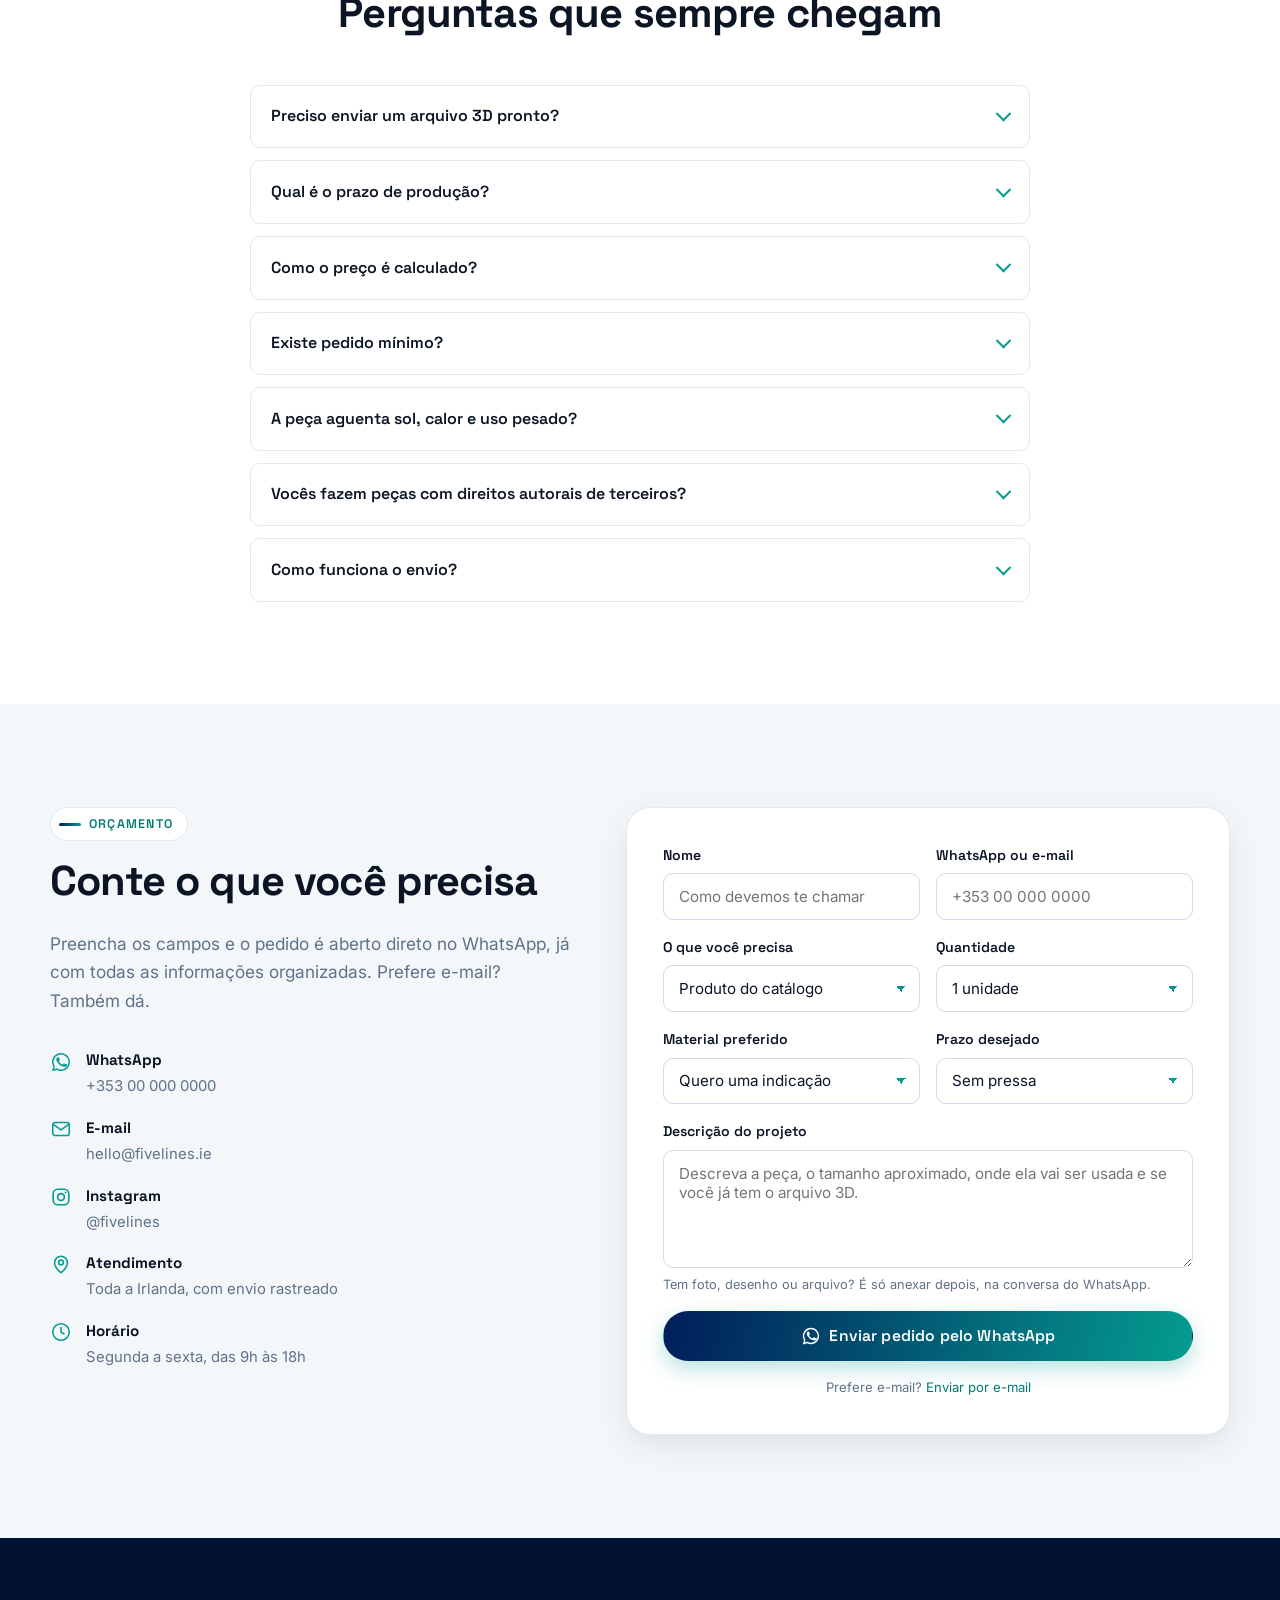
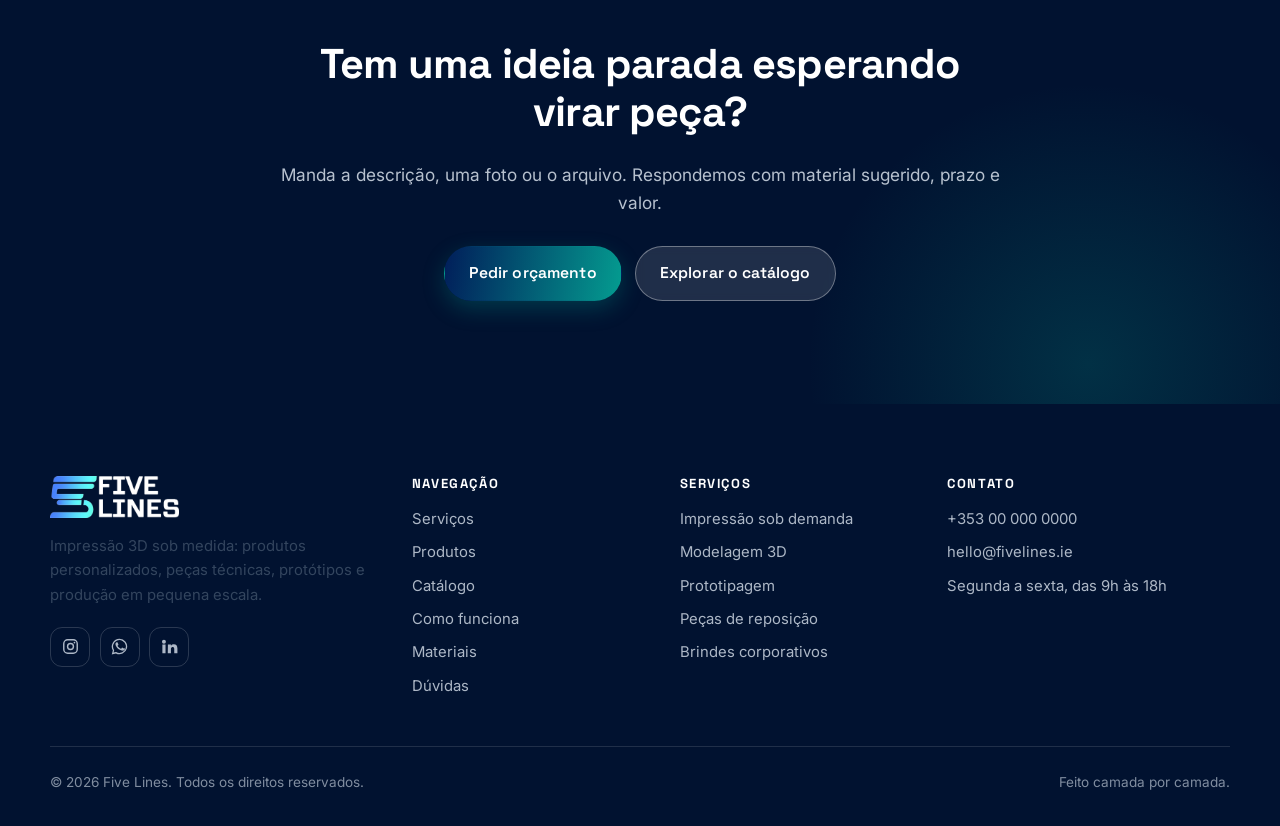
==== commit 4f76976d: "Configura a loja para a Irlanda, com valores em euro - moeda passa a ser informada pelo código ISO (" ====
--- a/site/index.html
+++ b/site/index.html
@@ -6,7 +6,7 @@
 <title>Five Lines | Impressão 3D sob medida — peças, protótipos e produtos personalizados</title>
 <meta name="description" content="A Five Lines transforma ideias em peças reais com impressão 3D. Produtos prontos, peças sob medida, protótipos e brindes personalizados com acabamento profissional.">
 <meta name="theme-color" content="#011e5a">
-<link rel="canonical" href="https://fivelines.com.br/">
+<link rel="canonical" href="https://fivelines.ie/">
 
 <!-- Open Graph / redes sociais -->
 <meta property="og:type" content="website">
@@ -27,7 +27,8 @@
 <link href="https://fonts.googleapis.com/css2?family=Inter:wght@400;500;600&family=Space+Grotesk:wght@500;600;700&display=swap" rel="stylesheet">
 <link rel="stylesheet" href="assets/css/styles.css">
 <link rel="alternate" hreflang="pt-BR" href="./">
-<link rel="alternate" hreflang="en" href="en/">
+<link rel="alternate" hreflang="en-IE" href="en/">
+<link rel="alternate" hreflang="x-default" href="en/">
 
 <script type="application/ld+json">
 {
@@ -36,17 +37,18 @@
   "name": "Five Lines",
   "description": "Impressão 3D sob medida: produtos personalizados, peças técnicas, protótipos e produção em pequena escala.",
   "image": "assets/img/logo.png",
-  "url": "https://fivelines.com.br/",
-  "telephone": "+55 00 00000-0000",
-  "email": "contato@fivelines.com.br",
-  "priceRange": "$$",
+  "url": "https://fivelines.ie/",
+  "telephone": "+353 00 000 0000",
+  "email": "hello@fivelines.ie",
+  "priceRange": "€€",
   "address": {
     "@type": "PostalAddress",
-    "addressLocality": "Sua cidade",
-    "addressRegion": "UF",
-    "addressCountry": "BR"
+    "addressLocality": "Dublin",
+    "addressRegion": "Leinster",
+    "addressCountry": "IE"
   },
-  "areaServed": "BR",
+  "areaServed": "IE",
+  "currenciesAccepted": "EUR",
   "sameAs": ["https://instagram.com/fivelines"]
 }
 </script>
@@ -207,7 +209,7 @@
         <ul class="hero__points">
           <li><svg aria-hidden="true"><use href="#i-check"/></svg> Orçamento sem compromisso</li>
           <li><svg aria-hidden="true"><use href="#i-check"/></svg> Peças sob medida</li>
-          <li><svg aria-hidden="true"><use href="#i-check"/></svg> Envio para todo o Brasil</li>
+          <li><svg aria-hidden="true"><use href="#i-check"/></svg> Envio para toda a Irlanda</li>
         </ul>
       </div>
 
@@ -345,7 +347,7 @@
             <h3>Vaso espiral</h3>
             <p>Vaso decorativo com textura em espiral, impresso em parede única. Vários tamanhos e cores.</p>
             <div class="product__foot">
-              <span class="product__price">R$ 45<small>a partir de</small></span>
+              <span class="product__price">€22<small>a partir de</small></span>
               <button class="btn btn--ghost btn--sm" type="button" data-quote="Vaso espiral">Orçamento</button>
             </div>
           </div>
@@ -357,7 +359,7 @@
             <h3>Luminária lithophane</h3>
             <p>Sua foto vira relevo e aparece quando a luz acende. Presente personalizado com efeito surpreendente.</p>
             <div class="product__foot">
-              <span class="product__price">R$ 89<small>a partir de</small></span>
+              <span class="product__price">€39<small>a partir de</small></span>
               <button class="btn btn--ghost btn--sm" type="button" data-quote="Luminária lithophane">Orçamento</button>
             </div>
           </div>
@@ -369,7 +371,7 @@
             <h3>Organizador de mesa</h3>
             <p>Divisórias modulares para canetas, cabos e miudezas. Você escolhe o número de compartimentos.</p>
             <div class="product__foot">
-              <span class="product__price">R$ 55<small>a partir de</small></span>
+              <span class="product__price">€26<small>a partir de</small></span>
               <button class="btn btn--ghost btn--sm" type="button" data-quote="Organizador de mesa">Orçamento</button>
             </div>
           </div>
@@ -381,7 +383,7 @@
             <h3>Suporte de headset</h3>
             <p>Apoio de mesa ou de parafusar sob a mesa, com base antiderrapante e reforço interno.</p>
             <div class="product__foot">
-              <span class="product__price">R$ 49<small>a partir de</small></span>
+              <span class="product__price">€24<small>a partir de</small></span>
               <button class="btn btn--ghost btn--sm" type="button" data-quote="Suporte de headset">Orçamento</button>
             </div>
           </div>
@@ -393,7 +395,7 @@
             <h3>Suporte de celular</h3>
             <p>Ângulo ajustável, passagem para o cabo de carga e opção com nome ou logo em relevo.</p>
             <div class="product__foot">
-              <span class="product__price">R$ 35<small>a partir de</small></span>
+              <span class="product__price">€16<small>a partir de</small></span>
               <button class="btn btn--ghost btn--sm" type="button" data-quote="Suporte de celular">Orçamento</button>
             </div>
           </div>
@@ -441,7 +443,7 @@
             <h3>Chaveiro personalizado</h3>
             <p>Nome, logo ou ilustração em relevo, em duas cores. Ideal para lembrancinhas e eventos.</p>
             <div class="product__foot">
-              <span class="product__price">R$ 12<small>a partir de</small></span>
+              <span class="product__price">€6<small>a partir de</small></span>
               <button class="btn btn--ghost btn--sm" type="button" data-quote="Chaveiro personalizado">Orçamento</button>
             </div>
           </div>
@@ -465,7 +467,7 @@
             <h3>Miniaturas e figures</h3>
             <p>Impressão em resina para máximo detalhe, com opção de acabamento lixado e pintado.</p>
             <div class="product__foot">
-              <span class="product__price">R$ 69<small>a partir de</small></span>
+              <span class="product__price">€29<small>a partir de</small></span>
               <button class="btn btn--ghost btn--sm" type="button" data-quote="Miniaturas e figures">Orçamento</button>
             </div>
           </div>
@@ -477,7 +479,7 @@
             <h3>Acessórios para jogos</h3>
             <p>Torres de dados, organizadores de componentes e insertos sob medida para a sua caixa.</p>
             <div class="product__foot">
-              <span class="product__price">R$ 79<small>a partir de</small></span>
+              <span class="product__price">€35<small>a partir de</small></span>
               <button class="btn btn--ghost btn--sm" type="button" data-quote="Acessórios para jogos">Orçamento</button>
             </div>
           </div>
@@ -517,7 +519,7 @@
         </article>
         <article class="step reveal">
           <h3>Impressão e entrega</h3>
-          <p>Imprimimos, fazemos o acabamento, conferimos a peça e enviamos pelos Correios, transportadora ou entrega local.</p>
+          <p>Imprimimos, fazemos o acabamento, conferimos a peça e enviamos pela An Post ou por courier — ou você retira aqui.</p>
         </article>
       </div>
     </div>
@@ -642,8 +644,8 @@
         </article>
         <article class="feature reveal">
           <div class="feature__icon"><svg aria-hidden="true"><use href="#i-truck"/></svg></div>
-          <h3>Envio para todo o Brasil</h3>
-          <p>Embalagem reforçada, código de rastreio e opção de retirada ou entrega local combinada.</p>
+          <h3>Envio para toda a Irlanda</h3>
+          <p>Embalagem reforçada, rastreio pela An Post ou courier e opção de retirada combinada.</p>
         </article>
       </div>
     </div>
@@ -684,7 +686,7 @@
         </details>
         <details>
           <summary>Como funciona o envio?</summary>
-          <p>Enviamos para todo o Brasil pelos Correios ou por transportadora, com código de rastreio. Na mesma cidade, também dá para combinar retirada ou entrega local.</p>
+          <p>Enviamos para toda a Irlanda pela An Post ou por courier, com código de rastreio. Em Dublin também dá para combinar retirada ou entrega local.</p>
         </details>
       </div>
     </div>
@@ -727,7 +729,7 @@
             <svg aria-hidden="true"><use href="#i-pin"/></svg>
             <div>
               <strong>Atendimento</strong>
-              <span data-contact="local">Todo o Brasil, com envio rastreado</span>
+              <span data-contact="local">Toda a Irlanda, com envio rastreado</span>
             </div>
           </li>
           <li class="contact__item">
@@ -748,7 +750,7 @@
           </div>
           <div class="field">
             <label for="contatoCampo">WhatsApp ou e-mail</label>
-            <input type="text" id="contatoCampo" name="contato" autocomplete="tel" placeholder="(00) 00000-0000" required>
+            <input type="text" id="contatoCampo" name="contato" autocomplete="tel" placeholder="+353 00 000 0000" required>
           </div>
         </div>
 
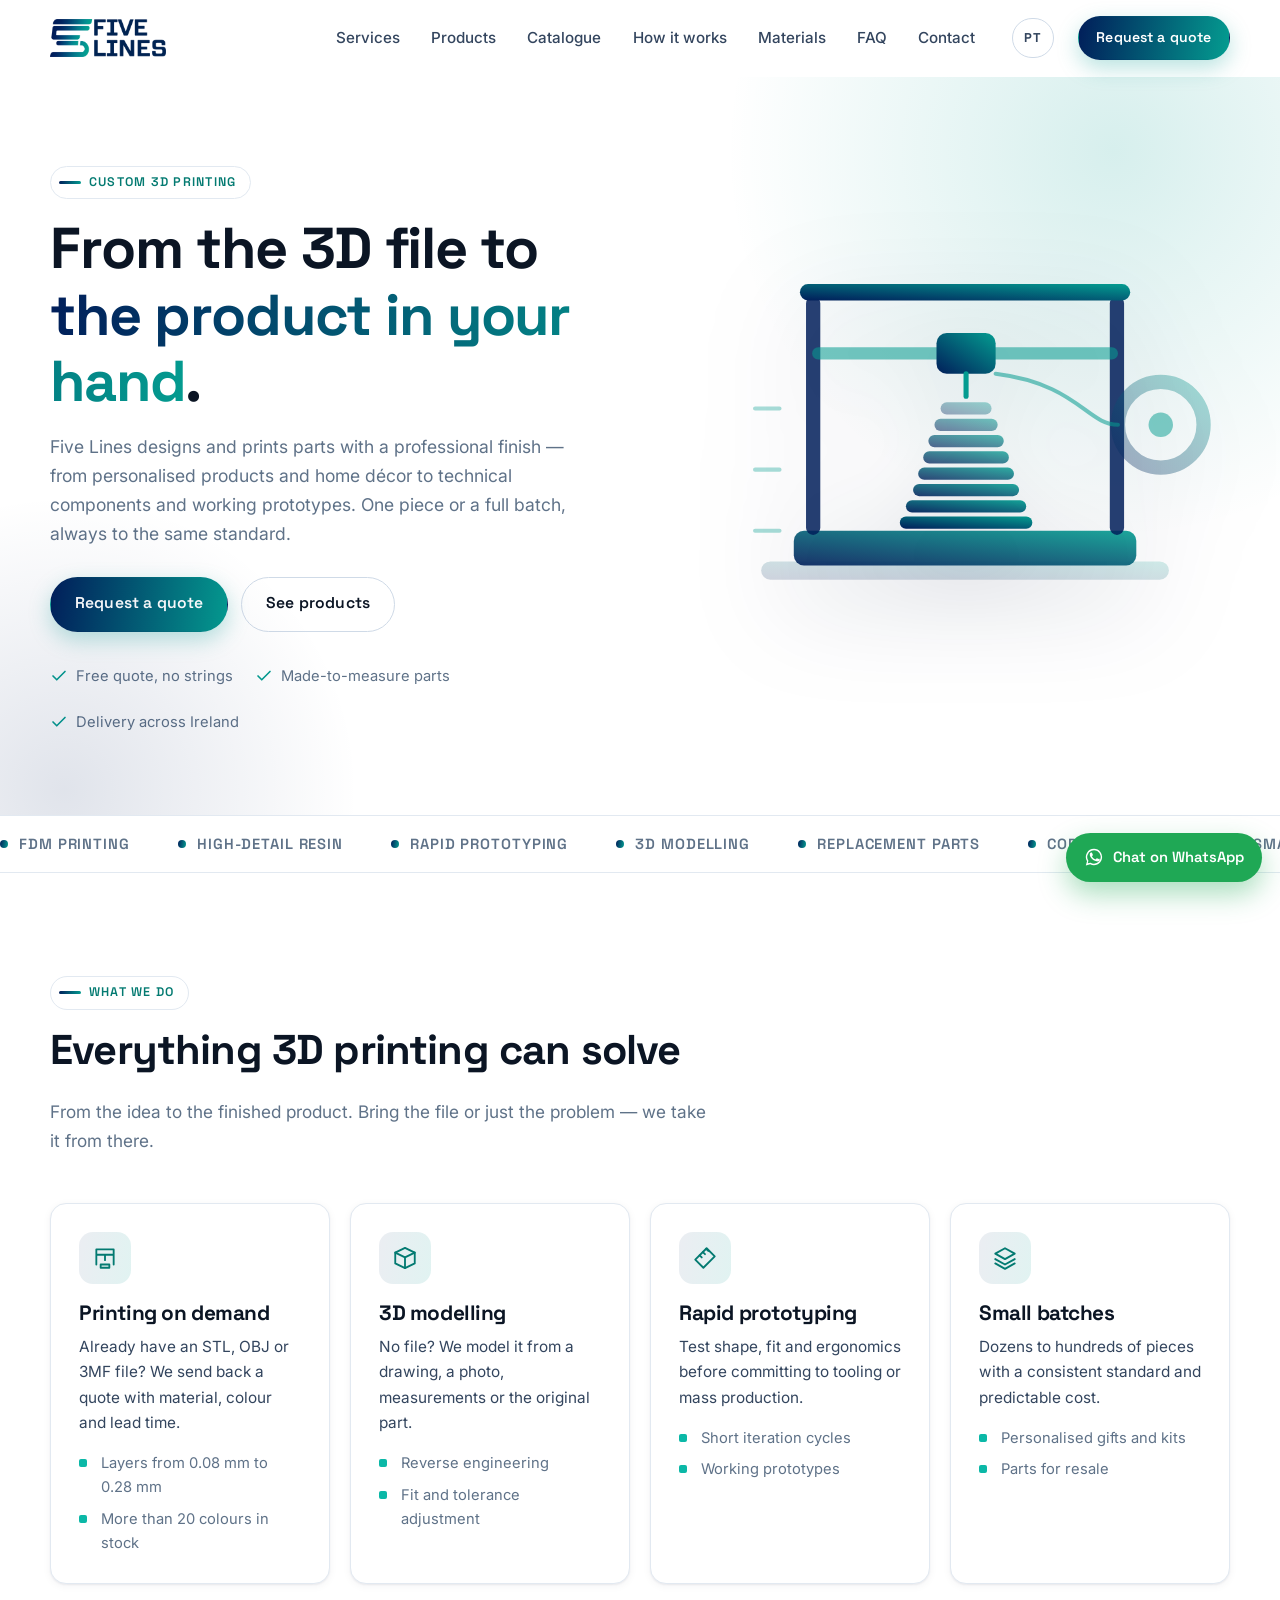
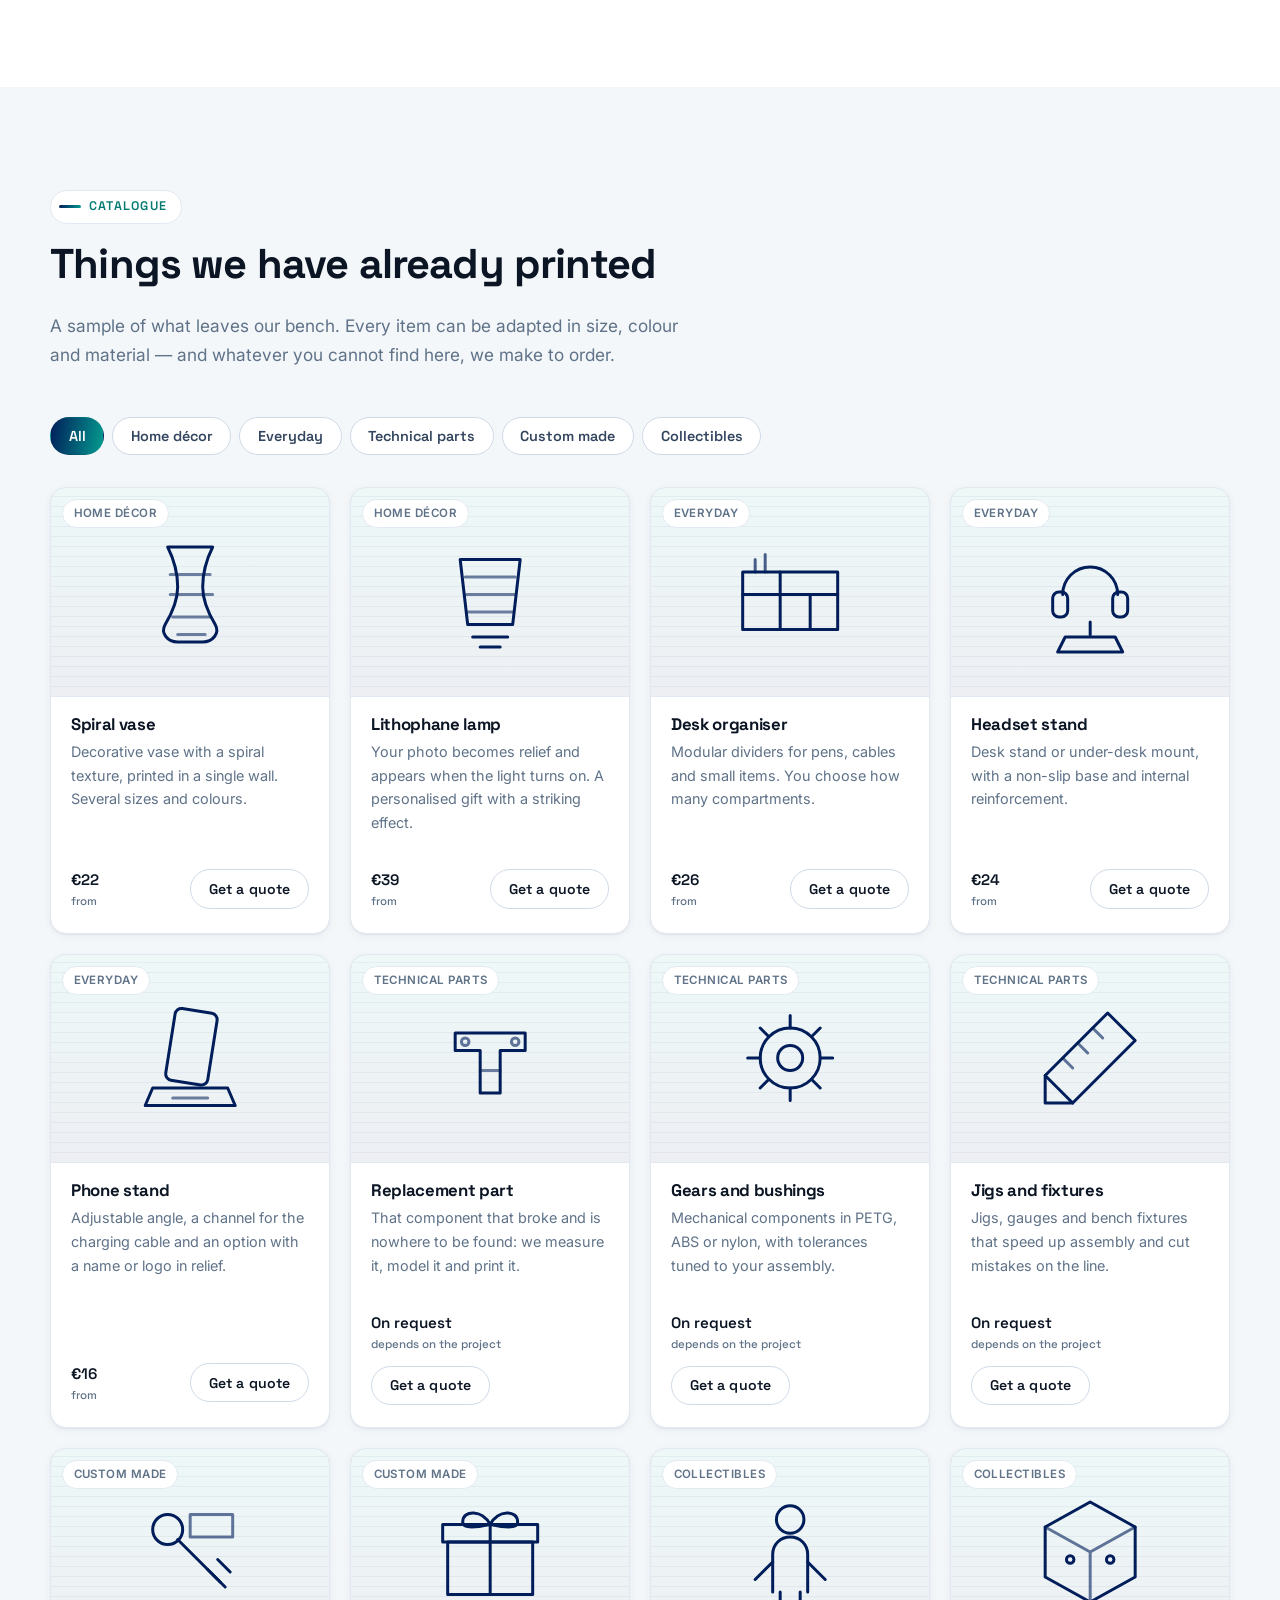
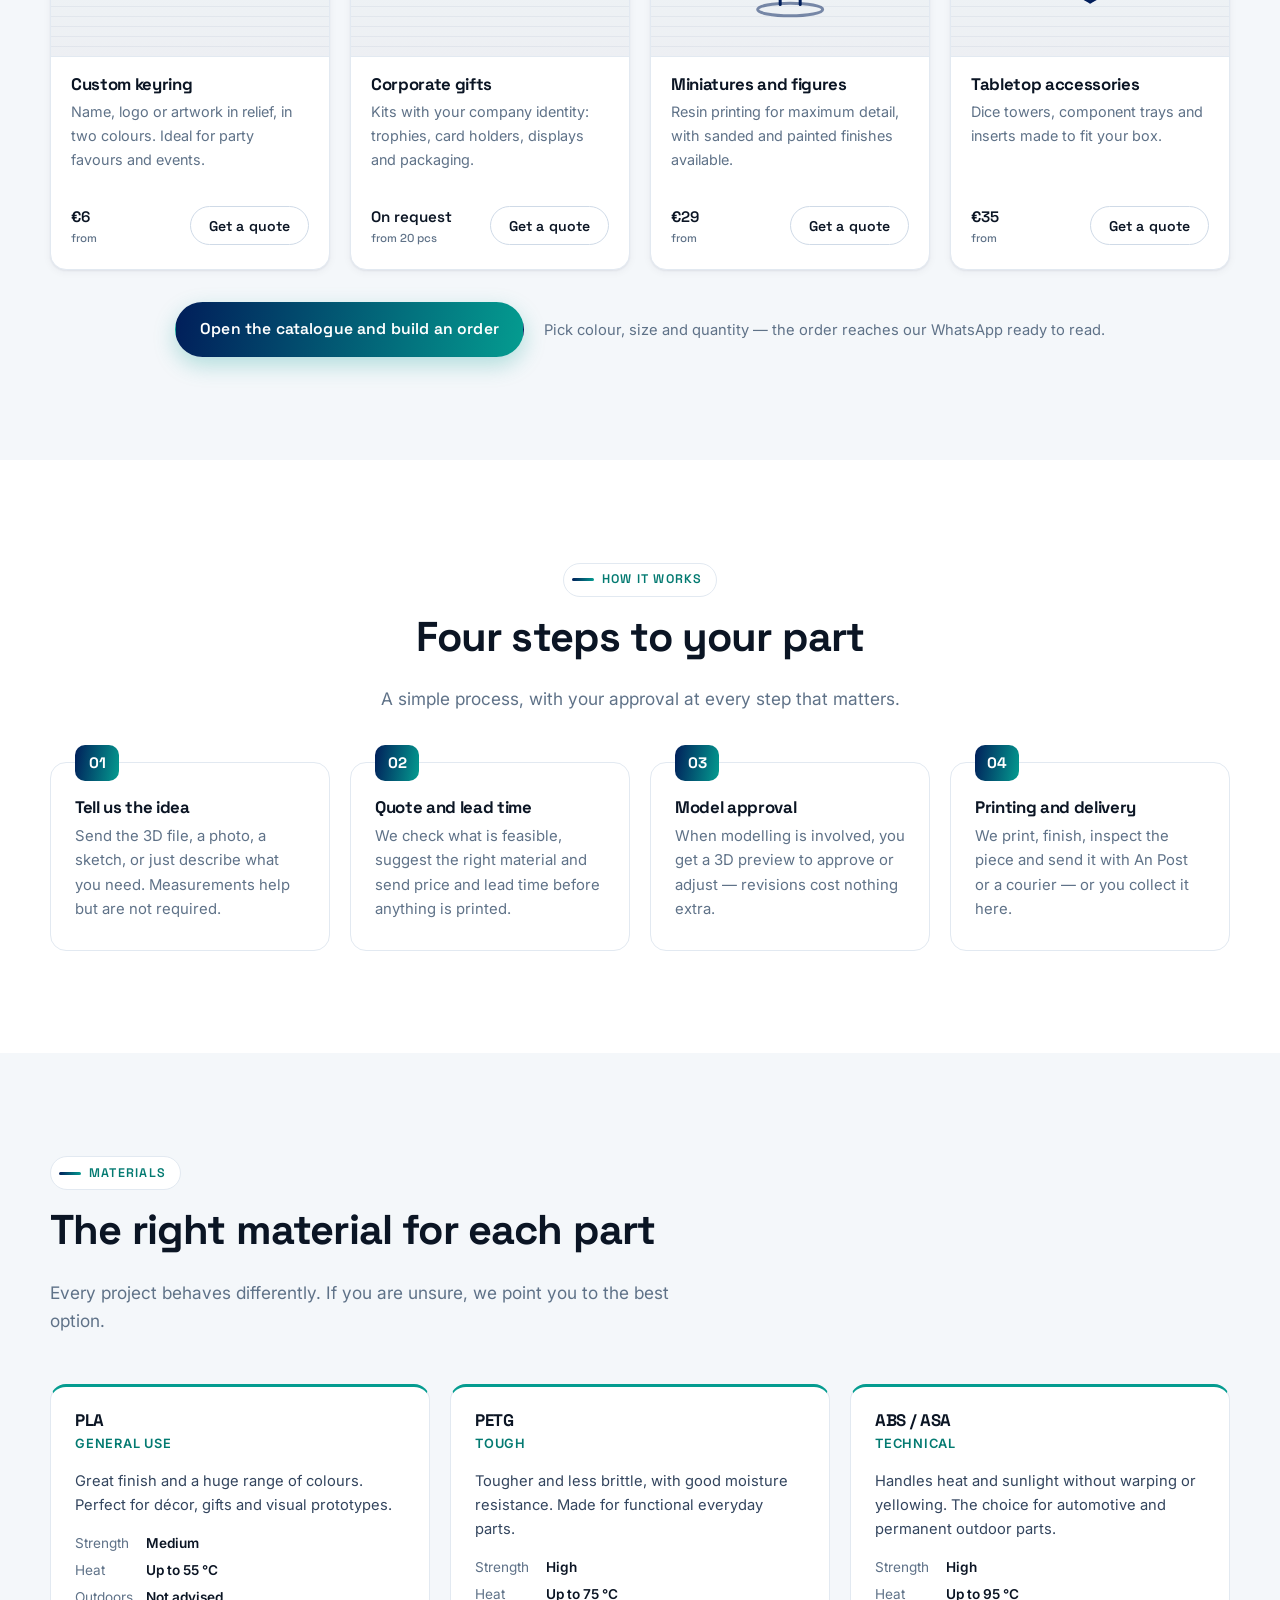
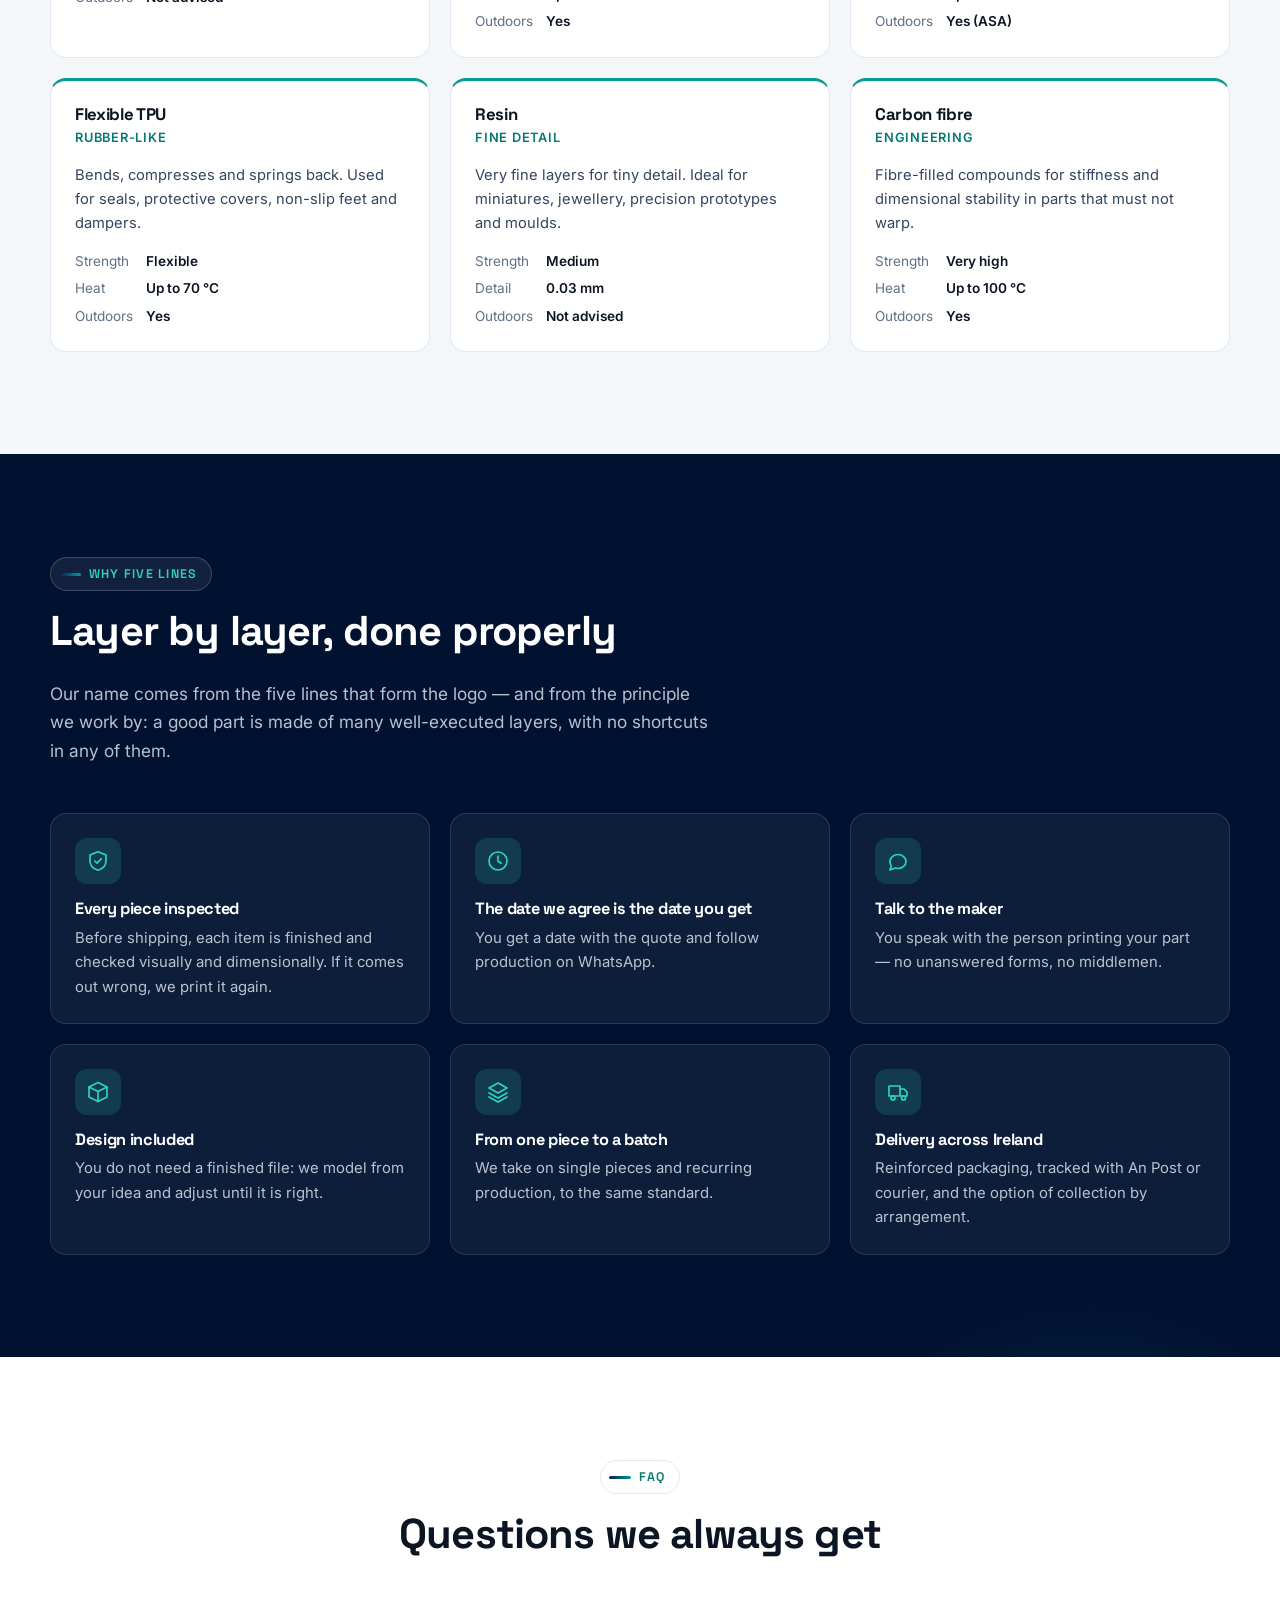
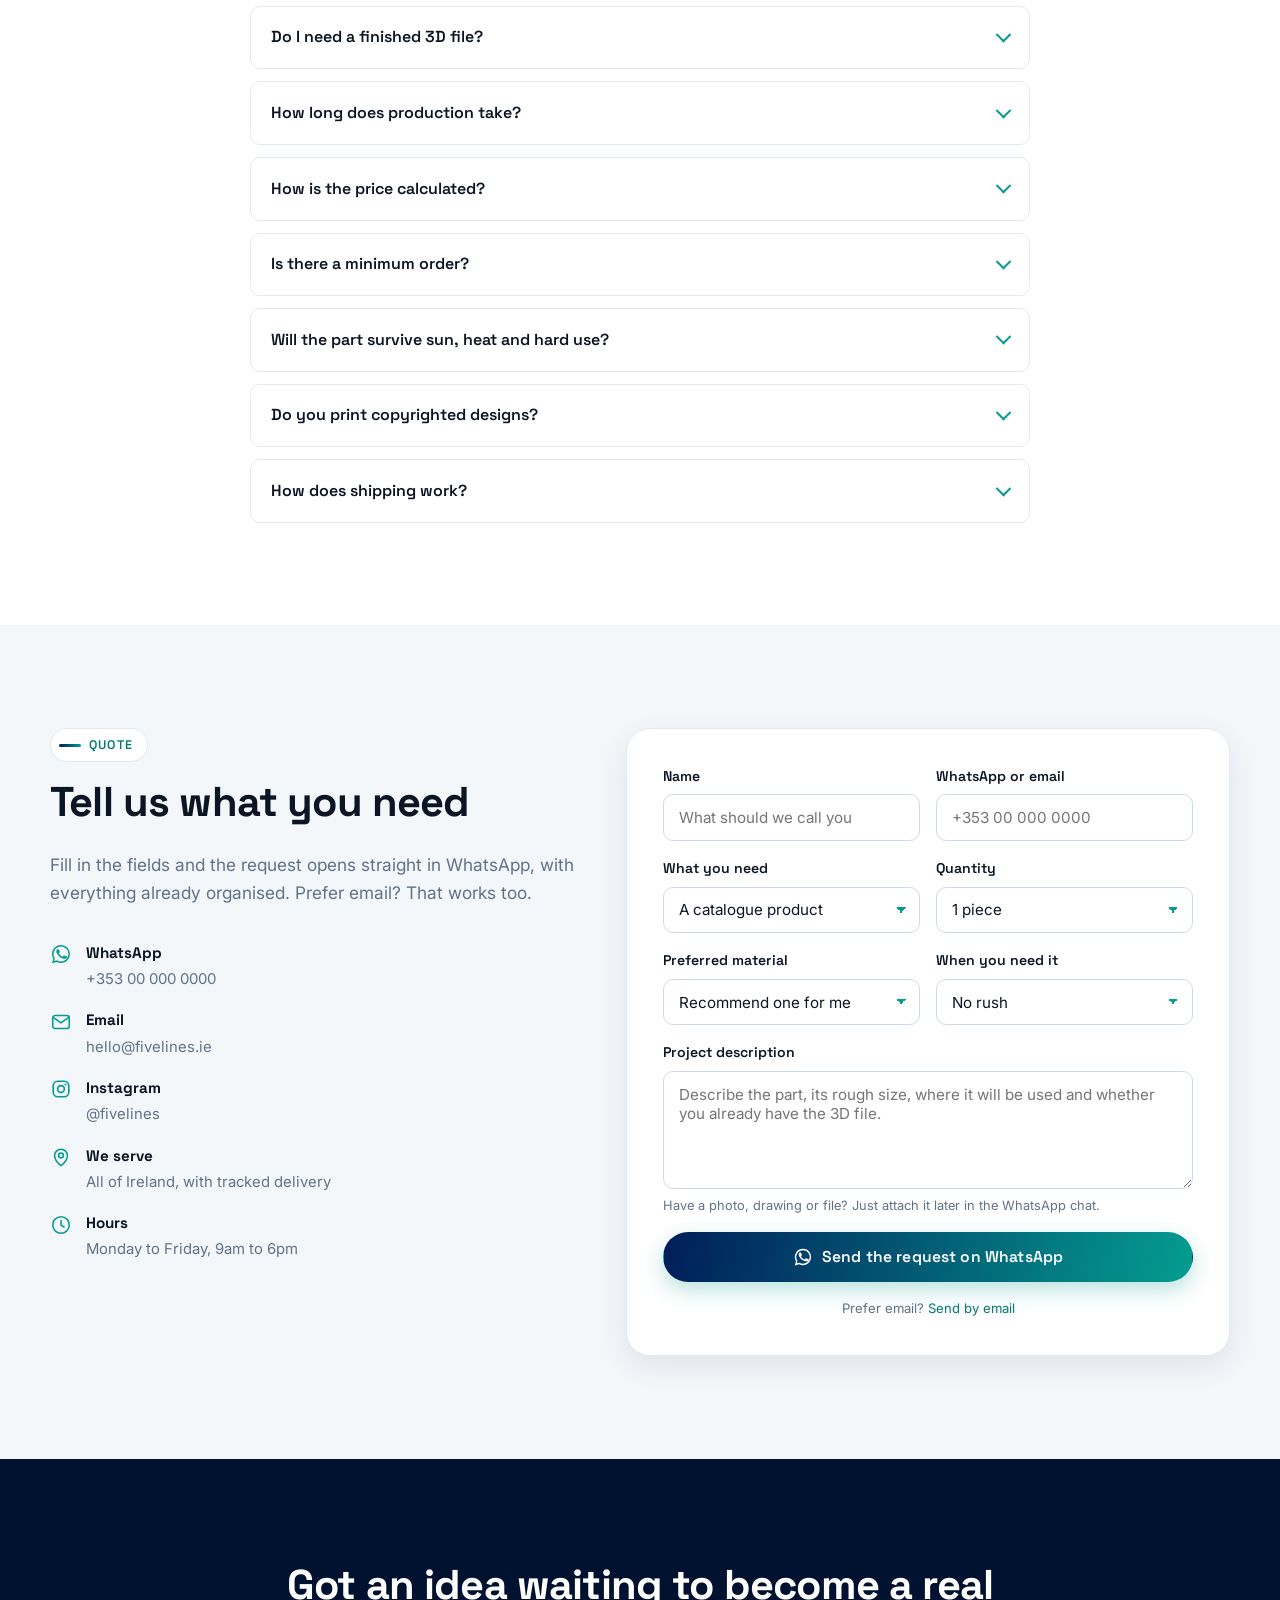
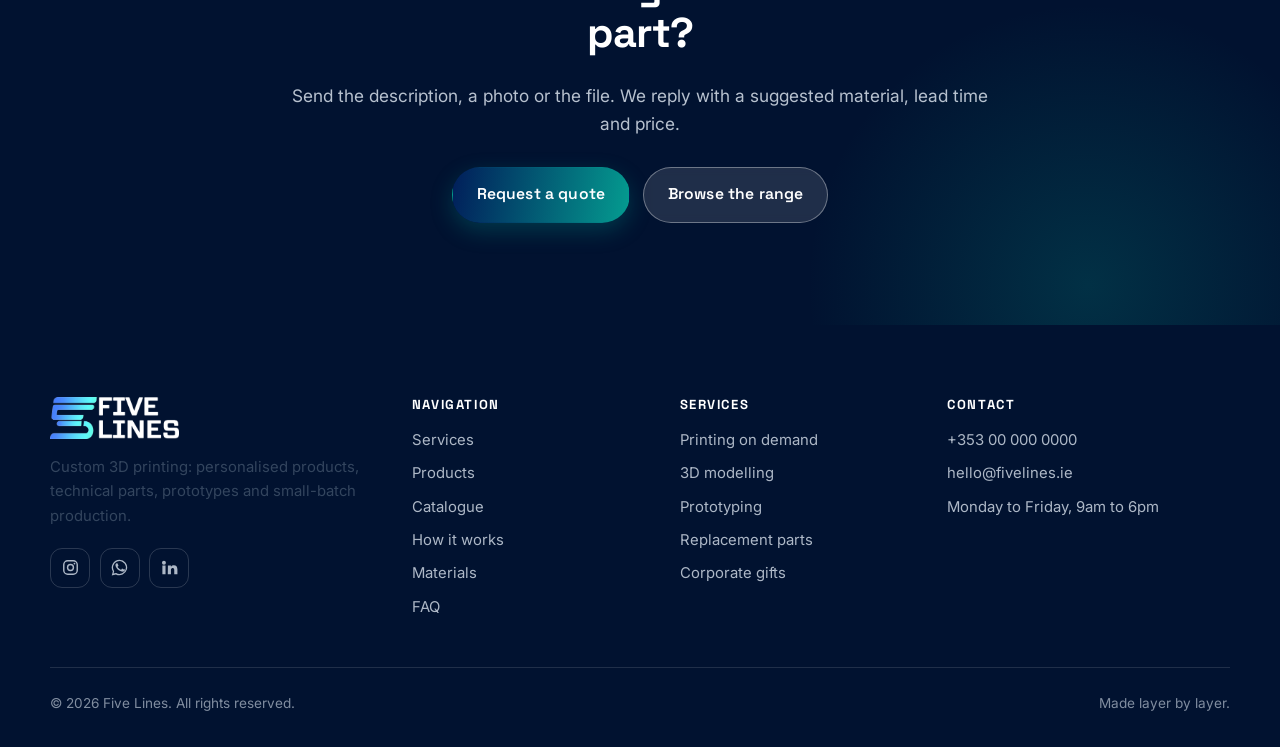
==== commit a3197f48: "Coloca o inglês na raiz e o português em /pt/ A loja fica na Irlanda, então o inglês passa a ser a v" ====
--- a/site/index.html
+++ b/site/index.html
@@ -1,19 +1,19 @@
 <!DOCTYPE html>
-<html lang="pt-BR">
+<html lang="en-IE">
 <head>
 <meta charset="utf-8">
 <meta name="viewport" content="width=device-width, initial-scale=1">
-<title>Five Lines | Impressão 3D sob medida — peças, protótipos e produtos personalizados</title>
-<meta name="description" content="A Five Lines transforma ideias em peças reais com impressão 3D. Produtos prontos, peças sob medida, protótipos e brindes personalizados com acabamento profissional.">
+<title>Five Lines | Custom 3D printing — parts, prototypes and personalised products</title>
+<meta name="description" content="Five Lines turns ideas into real parts with 3D printing. Ready-made products, custom parts, prototypes and personalised corporate gifts with a professional finish.">
 <meta name="theme-color" content="#011e5a">
 <link rel="canonical" href="https://fivelines.ie/">
 
-<!-- Open Graph / redes sociais -->
+<!-- Open Graph / social sharing -->
 <meta property="og:type" content="website">
-<meta property="og:locale" content="pt_BR">
+<meta property="og:locale" content="en_IE">
 <meta property="og:site_name" content="Five Lines">
-<meta property="og:title" content="Five Lines | Impressão 3D sob medida">
-<meta property="og:description" content="Do arquivo 3D ao produto na sua mão: peças sob medida, protótipos, produtos personalizados e produção em pequena escala.">
+<meta property="og:title" content="Five Lines | Custom 3D printing">
+<meta property="og:description" content="From the 3D file to the product in your hand: custom parts, prototypes, personalised products and small-batch production.">
 <meta property="og:image" content="assets/img/logo.png">
 <meta name="twitter:card" content="summary_large_image">
 
@@ -26,16 +26,16 @@
 <link rel="preconnect" href="https://fonts.gstatic.com" crossorigin>
 <link href="https://fonts.googleapis.com/css2?family=Inter:wght@400;500;600&family=Space+Grotesk:wght@500;600;700&display=swap" rel="stylesheet">
 <link rel="stylesheet" href="assets/css/styles.css">
-<link rel="alternate" hreflang="pt-BR" href="./">
-<link rel="alternate" hreflang="en-IE" href="en/">
-<link rel="alternate" hreflang="x-default" href="en/">
+<link rel="alternate" hreflang="en-IE" href="./">
+<link rel="alternate" hreflang="pt-BR" href="pt/">
+<link rel="alternate" hreflang="x-default" href="./">
 
 <script type="application/ld+json">
 {
   "@context": "https://schema.org",
   "@type": "LocalBusiness",
   "name": "Five Lines",
-  "description": "Impressão 3D sob medida: produtos personalizados, peças técnicas, protótipos e produção em pequena escala.",
+  "description": "Custom 3D printing: personalised products, technical parts, prototypes and small-batch production.",
   "image": "assets/img/logo.png",
   "url": "https://fivelines.ie/",
   "telephone": "+353 00 000 0000",
@@ -54,9 +54,9 @@
 </script>
 </head>
 <body>
-<a class="skip-link" href="#main">Ir para o conteúdo</a>
-
-<!-- Sprite de ícones e ilustrações -->
+<a class="skip-link" href="#main">Skip to content</a>
+
+<!-- Icon and illustration sprite -->
 <svg width="0" height="0" style="position:absolute" aria-hidden="true" focusable="false">
   <defs>
     <linearGradient id="fl-grad" x1="0" y1="1" x2="1" y2="0">
@@ -65,7 +65,7 @@
     </linearGradient>
   </defs>
 
-  <!-- ícones de interface -->
+  <!-- interface icons -->
   <symbol id="i-check" viewBox="0 0 24 24" fill="none" stroke="currentColor" stroke-width="2.2" stroke-linecap="round" stroke-linejoin="round">
     <path d="M20 6 9 17l-5-5"/>
   </symbol>
@@ -109,7 +109,7 @@
     <path d="M4.98 3.5a2.5 2.5 0 1 0 0 5 2.5 2.5 0 0 0 0-5zM3 9.5h4v11H3zM10 9.5h3.8v1.5a4.2 4.2 0 0 1 3.7-1.8c3 0 4.5 1.9 4.5 5.3v6h-4v-5.4c0-1.6-.6-2.5-1.9-2.5-1.1 0-1.9.7-2.2 1.7-.1.3-.1.7-.1 1.1v5.1h-4z"/>
   </symbol>
 
-  <!-- ilustrações de produtos -->
+  <!-- product illustrations -->
   <symbol id="p-vaso" viewBox="0 0 120 120" fill="none" stroke="currentColor" stroke-width="2.4" stroke-linecap="round" stroke-linejoin="round">
     <path d="M42 24h36c-6 12-8 22-8 32s4 20 10 30c4 7-2 14-10 14H50c-8 0-14-7-10-14 6-10 10-20 10-30s-2-20-8-32z"/>
     <path d="M44 46h32M44 62h34M46 80h30M50 94h22" opacity=".55"/>
@@ -161,31 +161,31 @@
   </symbol>
 </svg>
 
-<!-- ============ CABEÇALHO ============ -->
+<!-- ============ HEADER ============ -->
 <header class="header" id="header">
   <div class="container header__inner">
-    <a class="brand" href="#top" aria-label="Five Lines — página inicial">
+    <a class="brand" href="#top" aria-label="Five Lines — home">
       <img class="brand__dark" src="assets/img/logo.png" alt="Five Lines" width="720" height="235">
       <img class="brand__light" src="assets/img/logo-light.png" alt="Five Lines" width="720" height="235">
     </a>
 
-    <nav class="nav" id="nav" aria-label="Navegação principal">
-      <a href="#servicos">Serviços</a>
-      <a href="#produtos">Produtos</a>
-      <a href="catalogo/">Catálogo</a>
-      <a href="#processo">Como funciona</a>
-      <a href="#materiais">Materiais</a>
-      <a href="#faq">Dúvidas</a>
-      <a href="#contato">Contato</a>
-      <a class="btn btn--primary btn--sm" href="#contato">Pedir orçamento</a>
+    <nav class="nav" id="nav" aria-label="Main navigation">
+      <a href="#servicos">Services</a>
+      <a href="#produtos">Products</a>
+      <a href="catalog/">Catalogue</a>
+      <a href="#processo">How it works</a>
+      <a href="#materiais">Materials</a>
+      <a href="#faq">FAQ</a>
+      <a href="#contato">Contact</a>
+      <a class="btn btn--primary btn--sm" href="#contato">Request a quote</a>
     </nav>
 
-    <a class="nav__lang" href="en/" hreflang="en" aria-label="View in English">EN</a>
-    <a class="btn btn--primary btn--sm header__cta" href="#contato">Pedir orçamento</a>
+    <a class="nav__lang" href="pt/" hreflang="pt-BR" aria-label="Ver em português">PT</a>
+    <a class="btn btn--primary btn--sm header__cta" href="#contato">Request a quote</a>
 
     <button class="nav-toggle" id="navToggle" type="button" aria-expanded="false" aria-controls="nav">
       <span></span>
-      <span class="sr-only">Abrir menu</span>
+      <span class="sr-only">Open menu</span>
     </button>
   </div>
 </header>
@@ -195,39 +195,39 @@
   <section class="hero" id="top">
     <div class="container hero__inner">
       <div class="hero__text">
-        <span class="eyebrow">Impressão 3D sob medida</span>
-        <h1>Do arquivo 3D ao <span class="gradient-text">produto na sua mão</span>.</h1>
+        <span class="eyebrow">Custom 3D printing</span>
+        <h1>From the 3D file to <span class="gradient-text">the product in your hand</span>.</h1>
         <p class="lead">
-          A Five Lines projeta e imprime peças com acabamento profissional — de produtos
-          personalizados e itens de decoração a componentes técnicos e protótipos funcionais.
-          Uma unidade ou um lote inteiro, sempre com a mesma precisão.
+          Five Lines designs and prints parts with a professional finish — from personalised
+          products and home décor to technical components and working prototypes.
+          One piece or a full batch, always to the same standard.
         </p>
         <div class="hero__actions">
-          <a class="btn btn--primary" href="#contato">Pedir orçamento</a>
-          <a class="btn btn--ghost" href="#produtos">Ver produtos</a>
+          <a class="btn btn--primary" href="#contato">Request a quote</a>
+          <a class="btn btn--ghost" href="#produtos">See products</a>
         </div>
         <ul class="hero__points">
-          <li><svg aria-hidden="true"><use href="#i-check"/></svg> Orçamento sem compromisso</li>
-          <li><svg aria-hidden="true"><use href="#i-check"/></svg> Peças sob medida</li>
-          <li><svg aria-hidden="true"><use href="#i-check"/></svg> Envio para toda a Irlanda</li>
+          <li><svg aria-hidden="true"><use href="#i-check"/></svg> Free quote, no strings</li>
+          <li><svg aria-hidden="true"><use href="#i-check"/></svg> Made-to-measure parts</li>
+          <li><svg aria-hidden="true"><use href="#i-check"/></svg> Delivery across Ireland</li>
         </ul>
       </div>
 
       <div class="hero__art" aria-hidden="true">
         <svg viewBox="0 0 520 440" role="img">
-          <title>Ilustração de uma impressora 3D produzindo uma peça</title>
-          <!-- base -->
+          <title>Illustration of a 3D printer building a part</title>
+          <!-- printer base -->
           <rect x="60" y="330" width="400" height="18" rx="9" fill="url(#fl-grad)" opacity=".18"/>
           <rect x="92" y="300" width="336" height="34" rx="10" fill="url(#fl-grad)" opacity=".9"/>
-          <!-- colunas -->
+          <!-- columns -->
           <rect x="104" y="70" width="14" height="234" rx="7" fill="#011e5a" opacity=".85"/>
           <rect x="402" y="70" width="14" height="234" rx="7" fill="#011e5a" opacity=".85"/>
           <rect x="98" y="58" width="324" height="16" rx="8" fill="url(#fl-grad)"/>
-          <!-- eixo / extrusora -->
+          <!-- axis / extruder -->
           <rect x="110" y="120" width="300" height="12" rx="6" fill="#049c90" opacity=".55"/>
           <rect x="232" y="106" width="58" height="40" rx="10" fill="url(#fl-grad)"/>
           <path d="M261 146v22" stroke="#049c90" stroke-width="5" stroke-linecap="round"/>
-          <!-- peça em construção: camadas -->
+          <!-- part being built: layers -->
           <g fill="url(#fl-grad)">
             <rect x="196" y="286" width="130" height="12" rx="6"/>
             <rect x="202" y="270" width="118" height="12" rx="6" opacity=".94"/>
@@ -238,414 +238,414 @@
             <rect x="230" y="190" width="62" height="12" rx="6" opacity=".55"/>
             <rect x="236" y="174" width="50" height="12" rx="6" opacity=".38"/>
           </g>
-          <!-- filamento -->
+          <!-- filament -->
           <circle cx="452" cy="196" r="42" fill="none" stroke="url(#fl-grad)" stroke-width="14" opacity=".35"/>
           <circle cx="452" cy="196" r="12" fill="#049c90" opacity=".5"/>
           <path d="M410 196c-30 0-40 -40 -120 -50" fill="none" stroke="#049c90" stroke-width="4" stroke-linecap="round" opacity=".55"/>
-          <!-- marcações -->
+          <!-- marks -->
           <path d="M78 300h-24M78 240h-24M78 180h-24" stroke="#049c90" stroke-width="4" stroke-linecap="round" opacity=".35"/>
         </svg>
       </div>
     </div>
   </section>
 
-  <!-- ============ FAIXA ============ -->
+  <!-- ============ MARQUEE ============ -->
   <div class="marquee" aria-hidden="true">
     <div class="marquee__track">
-      <span>Impressão FDM</span><span>Resina de alta definição</span><span>Prototipagem rápida</span>
-      <span>Modelagem 3D</span><span>Peças de reposição</span><span>Brindes corporativos</span>
-      <span>Produção em pequena escala</span>
-      <span>Impressão FDM</span><span>Resina de alta definição</span><span>Prototipagem rápida</span>
-      <span>Modelagem 3D</span><span>Peças de reposição</span><span>Brindes corporativos</span>
-      <span>Produção em pequena escala</span>
+      <span>FDM printing</span><span>High-detail resin</span><span>Rapid prototyping</span>
+      <span>3D modelling</span><span>Replacement parts</span><span>Corporate gifts</span>
+      <span>Small-batch production</span>
+      <span>FDM printing</span><span>High-detail resin</span><span>Rapid prototyping</span>
+      <span>3D modelling</span><span>Replacement parts</span><span>Corporate gifts</span>
+      <span>Small-batch production</span>
     </div>
   </div>
 
-  <!-- ============ SERVIÇOS ============ -->
+  <!-- ============ SERVICES ============ -->
   <section class="section" id="servicos">
     <div class="container">
       <div class="section__head reveal">
-        <span class="eyebrow">O que fazemos</span>
-        <h2>Soluções completas em impressão 3D</h2>
-        <p class="lead">Da ideia ao produto acabado. Você traz o arquivo pronto ou apenas a necessidade — cuidamos do resto.</p>
+        <span class="eyebrow">What we do</span>
+        <h2>Everything 3D printing can solve</h2>
+        <p class="lead">From the idea to the finished product. Bring the file or just the problem — we take it from there.</p>
       </div>
 
       <div class="grid grid--4">
         <article class="card reveal">
           <div class="card__icon"><svg aria-hidden="true"><use href="#i-printer"/></svg></div>
-          <h3>Impressão sob demanda</h3>
-          <p>Já tem o arquivo STL, OBJ ou 3MF? Enviamos o orçamento com material, cor e prazo definidos.</p>
+          <h3>Printing on demand</h3>
+          <p>Already have an STL, OBJ or 3MF file? We send back a quote with material, colour and lead time.</p>
           <ul class="card__list">
-            <li>Camadas de 0,08 mm a 0,28 mm</li>
-            <li>Mais de 20 cores disponíveis</li>
+            <li>Layers from 0.08 mm to 0.28 mm</li>
+            <li>More than 20 colours in stock</li>
           </ul>
         </article>
 
         <article class="card reveal">
           <div class="card__icon"><svg aria-hidden="true"><use href="#i-cube"/></svg></div>
-          <h3>Modelagem 3D</h3>
-          <p>Sem arquivo? Modelamos a partir de um desenho, foto, medida ou da peça original.</p>
+          <h3>3D modelling</h3>
+          <p>No file? We model it from a drawing, a photo, measurements or the original part.</p>
           <ul class="card__list">
-            <li>Engenharia reversa</li>
-            <li>Ajuste de encaixes e tolerâncias</li>
+            <li>Reverse engineering</li>
+            <li>Fit and tolerance adjustment</li>
           </ul>
         </article>
 
         <article class="card reveal">
           <div class="card__icon"><svg aria-hidden="true"><use href="#i-ruler"/></svg></div>
-          <h3>Prototipagem rápida</h3>
-          <p>Valide o formato, o encaixe e a ergonomia antes de investir em molde ou produção em série.</p>
+          <h3>Rapid prototyping</h3>
+          <p>Test shape, fit and ergonomics before committing to tooling or mass production.</p>
           <ul class="card__list">
-            <li>Ciclos curtos de iteração</li>
-            <li>Protótipos funcionais</li>
+            <li>Short iteration cycles</li>
+            <li>Working prototypes</li>
           </ul>
         </article>
 
         <article class="card reveal">
           <div class="card__icon"><svg aria-hidden="true"><use href="#i-layers"/></svg></div>
-          <h3>Pequenos lotes</h3>
-          <p>Produção de dezenas a centenas de peças com padrão constante e custo previsível.</p>
+          <h3>Small batches</h3>
+          <p>Dozens to hundreds of pieces with a consistent standard and predictable cost.</p>
           <ul class="card__list">
-            <li>Brindes e kits personalizados</li>
-            <li>Peças para revenda</li>
+            <li>Personalised gifts and kits</li>
+            <li>Parts for resale</li>
           </ul>
         </article>
       </div>
     </div>
   </section>
 
-  <!-- ============ PRODUTOS ============ -->
+  <!-- ============ PRODUCTS ============ -->
   <section class="section section--soft" id="produtos">
     <div class="container">
       <div class="section__head reveal">
-        <span class="eyebrow">Catálogo</span>
-        <h2>Produtos que já imprimimos</h2>
+        <span class="eyebrow">Catalogue</span>
+        <h2>Things we have already printed</h2>
         <p class="lead">
-          Uma amostra do que sai da nossa bancada. Todos os itens podem ser adaptados em
-          tamanho, cor e material — e o que você não encontrar aqui, a gente faz sob medida.
+          A sample of what leaves our bench. Every item can be adapted in size, colour and
+          material — and whatever you cannot find here, we make to order.
         </p>
       </div>
 
-      <!-- Filtros do catálogo -->
-      <div class="filters reveal" role="group" aria-label="Filtrar produtos por categoria">
-        <button class="filter" type="button" data-filter="todos" aria-pressed="true">Todos</button>
-        <button class="filter" type="button" data-filter="decoracao" aria-pressed="false">Decoração</button>
-        <button class="filter" type="button" data-filter="utilidades" aria-pressed="false">Utilidades</button>
-        <button class="filter" type="button" data-filter="tecnicas" aria-pressed="false">Peças técnicas</button>
-        <button class="filter" type="button" data-filter="personalizados" aria-pressed="false">Personalizados</button>
-        <button class="filter" type="button" data-filter="colecionaveis" aria-pressed="false">Colecionáveis</button>
+      <!-- Catalogue filters -->
+      <div class="filters reveal" role="group" aria-label="Filter products by category">
+        <button class="filter" type="button" data-filter="todos" aria-pressed="true">All</button>
+        <button class="filter" type="button" data-filter="decoracao" aria-pressed="false">Home décor</button>
+        <button class="filter" type="button" data-filter="utilidades" aria-pressed="false">Everyday</button>
+        <button class="filter" type="button" data-filter="tecnicas" aria-pressed="false">Technical parts</button>
+        <button class="filter" type="button" data-filter="personalizados" aria-pressed="false">Custom made</button>
+        <button class="filter" type="button" data-filter="colecionaveis" aria-pressed="false">Collectibles</button>
       </div>
 
       <!--
-        PREÇOS DE EXEMPLO: os valores abaixo são apenas um ponto de partida.
-        Ajuste-os (ou troque por "Sob consulta") antes de publicar o site.
+        EXAMPLE PRICES: the values below are only a starting point.
+        Adjust them (or replace with "On request") before publishing the site.
       -->
       <div class="grid products" id="catalogo">
         <article class="product reveal" data-category="decoracao" data-name="Vaso espiral">
-          <div class="product__art"><span class="product__tag">Decoração</span><svg aria-hidden="true"><use href="#p-vaso"/></svg></div>
-          <div class="product__body">
-            <h3>Vaso espiral</h3>
-            <p>Vaso decorativo com textura em espiral, impresso em parede única. Vários tamanhos e cores.</p>
-            <div class="product__foot">
-              <span class="product__price">€22<small>a partir de</small></span>
-              <button class="btn btn--ghost btn--sm" type="button" data-quote="Vaso espiral">Orçamento</button>
+          <div class="product__art"><span class="product__tag">Home décor</span><svg aria-hidden="true"><use href="#p-vaso"/></svg></div>
+          <div class="product__body">
+            <h3>Spiral vase</h3>
+            <p>Decorative vase with a spiral texture, printed in a single wall. Several sizes and colours.</p>
+            <div class="product__foot">
+              <span class="product__price">€22<small>from</small></span>
+              <button class="btn btn--ghost btn--sm" type="button" data-quote="Vaso espiral">Get a quote</button>
             </div>
           </div>
         </article>
 
         <article class="product reveal" data-category="decoracao" data-name="Luminária lithophane">
-          <div class="product__art"><span class="product__tag">Decoração</span><svg aria-hidden="true"><use href="#p-luminaria"/></svg></div>
-          <div class="product__body">
-            <h3>Luminária lithophane</h3>
-            <p>Sua foto vira relevo e aparece quando a luz acende. Presente personalizado com efeito surpreendente.</p>
-            <div class="product__foot">
-              <span class="product__price">€39<small>a partir de</small></span>
-              <button class="btn btn--ghost btn--sm" type="button" data-quote="Luminária lithophane">Orçamento</button>
+          <div class="product__art"><span class="product__tag">Home décor</span><svg aria-hidden="true"><use href="#p-luminaria"/></svg></div>
+          <div class="product__body">
+            <h3>Lithophane lamp</h3>
+            <p>Your photo becomes relief and appears when the light turns on. A personalised gift with a striking effect.</p>
+            <div class="product__foot">
+              <span class="product__price">€39<small>from</small></span>
+              <button class="btn btn--ghost btn--sm" type="button" data-quote="Luminária lithophane">Get a quote</button>
             </div>
           </div>
         </article>
 
         <article class="product reveal" data-category="utilidades" data-name="Organizador de mesa">
-          <div class="product__art"><span class="product__tag">Utilidades</span><svg aria-hidden="true"><use href="#p-organizador"/></svg></div>
-          <div class="product__body">
-            <h3>Organizador de mesa</h3>
-            <p>Divisórias modulares para canetas, cabos e miudezas. Você escolhe o número de compartimentos.</p>
-            <div class="product__foot">
-              <span class="product__price">€26<small>a partir de</small></span>
-              <button class="btn btn--ghost btn--sm" type="button" data-quote="Organizador de mesa">Orçamento</button>
+          <div class="product__art"><span class="product__tag">Everyday</span><svg aria-hidden="true"><use href="#p-organizador"/></svg></div>
+          <div class="product__body">
+            <h3>Desk organiser</h3>
+            <p>Modular dividers for pens, cables and small items. You choose how many compartments.</p>
+            <div class="product__foot">
+              <span class="product__price">€26<small>from</small></span>
+              <button class="btn btn--ghost btn--sm" type="button" data-quote="Organizador de mesa">Get a quote</button>
             </div>
           </div>
         </article>
 
         <article class="product reveal" data-category="utilidades" data-name="Suporte de headset">
-          <div class="product__art"><span class="product__tag">Utilidades</span><svg aria-hidden="true"><use href="#p-headset"/></svg></div>
-          <div class="product__body">
-            <h3>Suporte de headset</h3>
-            <p>Apoio de mesa ou de parafusar sob a mesa, com base antiderrapante e reforço interno.</p>
-            <div class="product__foot">
-              <span class="product__price">€24<small>a partir de</small></span>
-              <button class="btn btn--ghost btn--sm" type="button" data-quote="Suporte de headset">Orçamento</button>
+          <div class="product__art"><span class="product__tag">Everyday</span><svg aria-hidden="true"><use href="#p-headset"/></svg></div>
+          <div class="product__body">
+            <h3>Headset stand</h3>
+            <p>Desk stand or under-desk mount, with a non-slip base and internal reinforcement.</p>
+            <div class="product__foot">
+              <span class="product__price">€24<small>from</small></span>
+              <button class="btn btn--ghost btn--sm" type="button" data-quote="Suporte de headset">Get a quote</button>
             </div>
           </div>
         </article>
 
         <article class="product reveal" data-category="utilidades" data-name="Suporte de celular">
-          <div class="product__art"><span class="product__tag">Utilidades</span><svg aria-hidden="true"><use href="#p-suporte-cel"/></svg></div>
-          <div class="product__body">
-            <h3>Suporte de celular</h3>
-            <p>Ângulo ajustável, passagem para o cabo de carga e opção com nome ou logo em relevo.</p>
-            <div class="product__foot">
-              <span class="product__price">€16<small>a partir de</small></span>
-              <button class="btn btn--ghost btn--sm" type="button" data-quote="Suporte de celular">Orçamento</button>
+          <div class="product__art"><span class="product__tag">Everyday</span><svg aria-hidden="true"><use href="#p-suporte-cel"/></svg></div>
+          <div class="product__body">
+            <h3>Phone stand</h3>
+            <p>Adjustable angle, a channel for the charging cable and an option with a name or logo in relief.</p>
+            <div class="product__foot">
+              <span class="product__price">€16<small>from</small></span>
+              <button class="btn btn--ghost btn--sm" type="button" data-quote="Suporte de celular">Get a quote</button>
             </div>
           </div>
         </article>
 
         <article class="product reveal" data-category="tecnicas" data-name="Peça de reposição">
-          <div class="product__art"><span class="product__tag">Peças técnicas</span><svg aria-hidden="true"><use href="#p-peca"/></svg></div>
-          <div class="product__body">
-            <h3>Peça de reposição</h3>
-            <p>Aquele componente que quebrou e não se acha mais: medimos, modelamos e imprimimos igual.</p>
-            <div class="product__foot">
-              <span class="product__price">Sob consulta<small>conforme o projeto</small></span>
-              <button class="btn btn--ghost btn--sm" type="button" data-quote="Peça de reposição">Orçamento</button>
+          <div class="product__art"><span class="product__tag">Technical parts</span><svg aria-hidden="true"><use href="#p-peca"/></svg></div>
+          <div class="product__body">
+            <h3>Replacement part</h3>
+            <p>That component that broke and is nowhere to be found: we measure it, model it and print it.</p>
+            <div class="product__foot">
+              <span class="product__price">On request<small>depends on the project</small></span>
+              <button class="btn btn--ghost btn--sm" type="button" data-quote="Peça de reposição">Get a quote</button>
             </div>
           </div>
         </article>
 
         <article class="product reveal" data-category="tecnicas" data-name="Engrenagens e buchas">
-          <div class="product__art"><span class="product__tag">Peças técnicas</span><svg aria-hidden="true"><use href="#p-engrenagem"/></svg></div>
-          <div class="product__body">
-            <h3>Engrenagens e buchas</h3>
-            <p>Componentes mecânicos em PETG, ABS ou nylon, com tolerâncias ajustadas ao seu conjunto.</p>
-            <div class="product__foot">
-              <span class="product__price">Sob consulta<small>conforme o projeto</small></span>
-              <button class="btn btn--ghost btn--sm" type="button" data-quote="Engrenagens e buchas">Orçamento</button>
+          <div class="product__art"><span class="product__tag">Technical parts</span><svg aria-hidden="true"><use href="#p-engrenagem"/></svg></div>
+          <div class="product__body">
+            <h3>Gears and bushings</h3>
+            <p>Mechanical components in PETG, ABS or nylon, with tolerances tuned to your assembly.</p>
+            <div class="product__foot">
+              <span class="product__price">On request<small>depends on the project</small></span>
+              <button class="btn btn--ghost btn--sm" type="button" data-quote="Engrenagens e buchas">Get a quote</button>
             </div>
           </div>
         </article>
 
         <article class="product reveal" data-category="tecnicas" data-name="Gabaritos e dispositivos">
-          <div class="product__art"><span class="product__tag">Peças técnicas</span><svg aria-hidden="true"><use href="#p-gabarito"/></svg></div>
-          <div class="product__body">
-            <h3>Gabaritos e dispositivos</h3>
-            <p>Jigs, calibradores e suportes de bancada que aceleram a montagem e reduzem erro na linha.</p>
-            <div class="product__foot">
-              <span class="product__price">Sob consulta<small>conforme o projeto</small></span>
-              <button class="btn btn--ghost btn--sm" type="button" data-quote="Gabaritos e dispositivos">Orçamento</button>
+          <div class="product__art"><span class="product__tag">Technical parts</span><svg aria-hidden="true"><use href="#p-gabarito"/></svg></div>
+          <div class="product__body">
+            <h3>Jigs and fixtures</h3>
+            <p>Jigs, gauges and bench fixtures that speed up assembly and cut mistakes on the line.</p>
+            <div class="product__foot">
+              <span class="product__price">On request<small>depends on the project</small></span>
+              <button class="btn btn--ghost btn--sm" type="button" data-quote="Gabaritos e dispositivos">Get a quote</button>
             </div>
           </div>
         </article>
 
         <article class="product reveal" data-category="personalizados" data-name="Chaveiro personalizado">
-          <div class="product__art"><span class="product__tag">Personalizados</span><svg aria-hidden="true"><use href="#p-chaveiro"/></svg></div>
-          <div class="product__body">
-            <h3>Chaveiro personalizado</h3>
-            <p>Nome, logo ou ilustração em relevo, em duas cores. Ideal para lembrancinhas e eventos.</p>
-            <div class="product__foot">
-              <span class="product__price">€6<small>a partir de</small></span>
-              <button class="btn btn--ghost btn--sm" type="button" data-quote="Chaveiro personalizado">Orçamento</button>
+          <div class="product__art"><span class="product__tag">Custom made</span><svg aria-hidden="true"><use href="#p-chaveiro"/></svg></div>
+          <div class="product__body">
+            <h3>Custom keyring</h3>
+            <p>Name, logo or artwork in relief, in two colours. Ideal for party favours and events.</p>
+            <div class="product__foot">
+              <span class="product__price">€6<small>from</small></span>
+              <button class="btn btn--ghost btn--sm" type="button" data-quote="Chaveiro personalizado">Get a quote</button>
             </div>
           </div>
         </article>
 
         <article class="product reveal" data-category="personalizados" data-name="Brindes corporativos">
-          <div class="product__art"><span class="product__tag">Personalizados</span><svg aria-hidden="true"><use href="#p-brinde"/></svg></div>
-          <div class="product__body">
-            <h3>Brindes corporativos</h3>
-            <p>Kits com a identidade da sua empresa: troféus, porta-cartões, displays e embalagens.</p>
-            <div class="product__foot">
-              <span class="product__price">Sob consulta<small>a partir de 20 un.</small></span>
-              <button class="btn btn--ghost btn--sm" type="button" data-quote="Brindes corporativos">Orçamento</button>
+          <div class="product__art"><span class="product__tag">Custom made</span><svg aria-hidden="true"><use href="#p-brinde"/></svg></div>
+          <div class="product__body">
+            <h3>Corporate gifts</h3>
+            <p>Kits with your company identity: trophies, card holders, displays and packaging.</p>
+            <div class="product__foot">
+              <span class="product__price">On request<small>from 20 pcs</small></span>
+              <button class="btn btn--ghost btn--sm" type="button" data-quote="Brindes corporativos">Get a quote</button>
             </div>
           </div>
         </article>
 
         <article class="product reveal" data-category="colecionaveis" data-name="Miniaturas e action figures">
-          <div class="product__art"><span class="product__tag">Colecionáveis</span><svg aria-hidden="true"><use href="#p-miniatura"/></svg></div>
-          <div class="product__body">
-            <h3>Miniaturas e figures</h3>
-            <p>Impressão em resina para máximo detalhe, com opção de acabamento lixado e pintado.</p>
-            <div class="product__foot">
-              <span class="product__price">€29<small>a partir de</small></span>
-              <button class="btn btn--ghost btn--sm" type="button" data-quote="Miniaturas e figures">Orçamento</button>
+          <div class="product__art"><span class="product__tag">Collectibles</span><svg aria-hidden="true"><use href="#p-miniatura"/></svg></div>
+          <div class="product__body">
+            <h3>Miniatures and figures</h3>
+            <p>Resin printing for maximum detail, with sanded and painted finishes available.</p>
+            <div class="product__foot">
+              <span class="product__price">€29<small>from</small></span>
+              <button class="btn btn--ghost btn--sm" type="button" data-quote="Miniaturas e figures">Get a quote</button>
             </div>
           </div>
         </article>
 
         <article class="product reveal" data-category="colecionaveis" data-name="Acessórios de RPG e board games">
-          <div class="product__art"><span class="product__tag">Colecionáveis</span><svg aria-hidden="true"><use href="#p-dado"/></svg></div>
-          <div class="product__body">
-            <h3>Acessórios para jogos</h3>
-            <p>Torres de dados, organizadores de componentes e insertos sob medida para a sua caixa.</p>
-            <div class="product__foot">
-              <span class="product__price">€35<small>a partir de</small></span>
-              <button class="btn btn--ghost btn--sm" type="button" data-quote="Acessórios para jogos">Orçamento</button>
+          <div class="product__art"><span class="product__tag">Collectibles</span><svg aria-hidden="true"><use href="#p-dado"/></svg></div>
+          <div class="product__body">
+            <h3>Tabletop accessories</h3>
+            <p>Dice towers, component trays and inserts made to fit your box.</p>
+            <div class="product__foot">
+              <span class="product__price">€35<small>from</small></span>
+              <button class="btn btn--ghost btn--sm" type="button" data-quote="Acessórios para jogos">Get a quote</button>
             </div>
           </div>
         </article>
       </div>
 
       <p class="catalog__cta reveal">
-        <a class="btn btn--primary" href="catalogo/">Abrir catálogo e montar pedido</a>
-        <span>Escolha cor, tamanho e quantidade — o pedido chega pronto no nosso WhatsApp.</span>
+        <a class="btn btn--primary" href="catalog/">Open the catalogue and build an order</a>
+        <span>Pick colour, size and quantity — the order reaches our WhatsApp ready to read.</span>
       </p>
 
-      <p class="catalog__empty" id="catalogoVazio" hidden>Nenhum produto nesta categoria por enquanto. Fale com a gente — provavelmente conseguimos fazer.</p>
+      <p class="catalog__empty" id="catalogoVazio" hidden>No products in this category yet. Talk to us — we can probably make it.</p>
     </div>
   </section>
 
-  <!-- ============ PROCESSO ============ -->
+  <!-- ============ PROCESS ============ -->
   <section class="section" id="processo">
     <div class="container">
       <div class="section__head section__head--center reveal">
-        <span class="eyebrow">Como funciona</span>
-        <h2>Quatro passos até a sua peça</h2>
-        <p class="lead">Um processo simples, com aprovação sua em cada etapa importante.</p>
+        <span class="eyebrow">How it works</span>
+        <h2>Four steps to your part</h2>
+        <p class="lead">A simple process, with your approval at every step that matters.</p>
       </div>
 
       <div class="grid steps">
         <article class="step reveal">
-          <h3>Conte a ideia</h3>
-          <p>Envie o arquivo 3D, uma foto, um desenho ou apenas descreva o que precisa. Medidas ajudam, mas não são obrigatórias.</p>
+          <h3>Tell us the idea</h3>
+          <p>Send the 3D file, a photo, a sketch, or just describe what you need. Measurements help but are not required.</p>
         </article>
         <article class="step reveal">
-          <h3>Orçamento e prazo</h3>
-          <p>Analisamos a viabilidade, sugerimos o material ideal e enviamos valor e prazo antes de qualquer produção.</p>
+          <h3>Quote and lead time</h3>
+          <p>We check what is feasible, suggest the right material and send price and lead time before anything is printed.</p>
         </article>
         <article class="step reveal">
-          <h3>Aprovação do modelo</h3>
-          <p>Quando há modelagem, você recebe a prévia em 3D para aprovar ou pedir ajustes — sem custo extra por revisão.</p>
+          <h3>Model approval</h3>
+          <p>When modelling is involved, you get a 3D preview to approve or adjust — revisions cost nothing extra.</p>
         </article>
         <article class="step reveal">
-          <h3>Impressão e entrega</h3>
-          <p>Imprimimos, fazemos o acabamento, conferimos a peça e enviamos pela An Post ou por courier — ou você retira aqui.</p>
+          <h3>Printing and delivery</h3>
+          <p>We print, finish, inspect the piece and send it with An Post or a courier — or you collect it here.</p>
         </article>
       </div>
     </div>
   </section>
 
-  <!-- ============ MATERIAIS ============ -->
+  <!-- ============ MATERIALS ============ -->
   <section class="section section--soft" id="materiais">
     <div class="container">
       <div class="section__head reveal">
-        <span class="eyebrow">Materiais</span>
-        <h2>O material certo para cada peça</h2>
-        <p class="lead">Cada projeto pede um comportamento diferente. Se ficar em dúvida, a gente indica a melhor opção.</p>
+        <span class="eyebrow">Materials</span>
+        <h2>The right material for each part</h2>
+        <p class="lead">Every project behaves differently. If you are unsure, we point you to the best option.</p>
       </div>
 
       <div class="grid materials">
         <article class="material reveal">
           <h3>PLA</h3>
-          <span class="material__sub">Uso geral</span>
-          <p>Ótimo acabamento e enorme variedade de cores. Perfeito para decoração, brindes e protótipos visuais.</p>
+          <span class="material__sub">General use</span>
+          <p>Great finish and a huge range of colours. Perfect for décor, gifts and visual prototypes.</p>
           <dl>
-            <dt>Resistência</dt><dd>Média</dd>
-            <dt>Temperatura</dt><dd>Até 55 °C</dd>
-            <dt>Uso externo</dt><dd>Não indicado</dd>
+            <dt>Strength</dt><dd>Medium</dd>
+            <dt>Heat</dt><dd>Up to 55 °C</dd>
+            <dt>Outdoors</dt><dd>Not advised</dd>
           </dl>
         </article>
 
         <article class="material reveal">
           <h3>PETG</h3>
-          <span class="material__sub">Resistente</span>
-          <p>Mais tenaz e menos quebradiço, com boa resistência à umidade. Indicado para peças funcionais do dia a dia.</p>
+          <span class="material__sub">Tough</span>
+          <p>Tougher and less brittle, with good moisture resistance. Made for functional everyday parts.</p>
           <dl>
-            <dt>Resistência</dt><dd>Alta</dd>
-            <dt>Temperatura</dt><dd>Até 75 °C</dd>
-            <dt>Uso externo</dt><dd>Sim</dd>
+            <dt>Strength</dt><dd>High</dd>
+            <dt>Heat</dt><dd>Up to 75 °C</dd>
+            <dt>Outdoors</dt><dd>Yes</dd>
           </dl>
         </article>
 
         <article class="material reveal">
           <h3>ABS / ASA</h3>
-          <span class="material__sub">Técnico</span>
-          <p>Suporta calor e sol sem deformar nem amarelar. A escolha para peças automotivas e de uso externo contínuo.</p>
+          <span class="material__sub">Technical</span>
+          <p>Handles heat and sunlight without warping or yellowing. The choice for automotive and permanent outdoor parts.</p>
           <dl>
-            <dt>Resistência</dt><dd>Alta</dd>
-            <dt>Temperatura</dt><dd>Até 95 °C</dd>
-            <dt>Uso externo</dt><dd>Sim (ASA)</dd>
+            <dt>Strength</dt><dd>High</dd>
+            <dt>Heat</dt><dd>Up to 95 °C</dd>
+            <dt>Outdoors</dt><dd>Yes (ASA)</dd>
           </dl>
         </article>
 
         <article class="material reveal">
-          <h3>TPU flexível</h3>
-          <span class="material__sub">Borrachoso</span>
-          <p>Dobra, comprime e volta ao formato. Usado em vedações, capas de proteção, pés antiderrapantes e amortecedores.</p>
+          <h3>Flexible TPU</h3>
+          <span class="material__sub">Rubber-like</span>
+          <p>Bends, compresses and springs back. Used for seals, protective covers, non-slip feet and dampers.</p>
           <dl>
-            <dt>Resistência</dt><dd>Flexível</dd>
-            <dt>Temperatura</dt><dd>Até 70 °C</dd>
-            <dt>Uso externo</dt><dd>Sim</dd>
+            <dt>Strength</dt><dd>Flexible</dd>
+            <dt>Heat</dt><dd>Up to 70 °C</dd>
+            <dt>Outdoors</dt><dd>Yes</dd>
           </dl>
         </article>
 
         <article class="material reveal">
-          <h3>Resina</h3>
-          <span class="material__sub">Alta definição</span>
-          <p>Camadas muito finas para detalhes minúsculos. Ideal para miniaturas, joias, protótipos de precisão e moldes.</p>
+          <h3>Resin</h3>
+          <span class="material__sub">Fine detail</span>
+          <p>Very fine layers for tiny detail. Ideal for miniatures, jewellery, precision prototypes and moulds.</p>
           <dl>
-            <dt>Resistência</dt><dd>Média</dd>
-            <dt>Detalhe</dt><dd>0,03 mm</dd>
-            <dt>Uso externo</dt><dd>Não indicado</dd>
+            <dt>Strength</dt><dd>Medium</dd>
+            <dt>Detail</dt><dd>0.03 mm</dd>
+            <dt>Outdoors</dt><dd>Not advised</dd>
           </dl>
         </article>
 
         <article class="material reveal">
-          <h3>Fibra de carbono</h3>
-          <span class="material__sub">Engenharia</span>
-          <p>Compostos com fibra para rigidez e estabilidade dimensional em peças que não podem empenar.</p>
+          <h3>Carbon fibre</h3>
+          <span class="material__sub">Engineering</span>
+          <p>Fibre-filled compounds for stiffness and dimensional stability in parts that must not warp.</p>
           <dl>
-            <dt>Resistência</dt><dd>Muito alta</dd>
-            <dt>Temperatura</dt><dd>Até 100 °C</dd>
-            <dt>Uso externo</dt><dd>Sim</dd>
+            <dt>Strength</dt><dd>Very high</dd>
+            <dt>Heat</dt><dd>Up to 100 °C</dd>
+            <dt>Outdoors</dt><dd>Yes</dd>
           </dl>
         </article>
       </div>
     </div>
   </section>
 
-  <!-- ============ DIFERENCIAIS ============ -->
+  <!-- ============ WHY US ============ -->
   <section class="section dark-band" id="sobre">
     <div class="container">
       <div class="section__head reveal">
-        <span class="eyebrow">Por que a Five Lines</span>
-        <h2>Camada por camada, do jeito certo</h2>
+        <span class="eyebrow">Why Five Lines</span>
+        <h2>Layer by layer, done properly</h2>
         <p class="lead">
-          Nosso nome vem das cinco linhas que formam a marca — e do princípio que seguimos:
-          uma peça boa é feita de muitas camadas bem executadas, sem atalho em nenhuma delas.
+          Our name comes from the five lines that form the logo — and from the principle we work by:
+          a good part is made of many well-executed layers, with no shortcuts in any of them.
         </p>
       </div>
 
       <div class="grid grid--3">
         <article class="feature reveal">
           <div class="feature__icon"><svg aria-hidden="true"><use href="#i-shield"/></svg></div>
-          <h3>Conferência peça por peça</h3>
-          <p>Antes do envio, cada item passa por acabamento e inspeção visual e dimensional. Se sair errado, refazemos.</p>
+          <h3>Every piece inspected</h3>
+          <p>Before shipping, each item is finished and checked visually and dimensionally. If it comes out wrong, we print it again.</p>
         </article>
         <article class="feature reveal">
           <div class="feature__icon"><svg aria-hidden="true"><use href="#i-clock"/></svg></div>
-          <h3>Prazo combinado é prazo cumprido</h3>
-          <p>Você recebe uma data na hora do orçamento e acompanha o andamento da produção pelo WhatsApp.</p>
+          <h3>The date we agree is the date you get</h3>
+          <p>You get a date with the quote and follow production on WhatsApp.</p>
         </article>
         <article class="feature reveal">
           <div class="feature__icon"><svg aria-hidden="true"><use href="#i-chat"/></svg></div>
-          <h3>Atendimento direto</h3>
-          <p>Você fala com quem imprime a sua peça — sem formulário sem resposta e sem intermediário.</p>
+          <h3>Talk to the maker</h3>
+          <p>You speak with the person printing your part — no unanswered forms, no middlemen.</p>
         </article>
         <article class="feature reveal">
           <div class="feature__icon"><svg aria-hidden="true"><use href="#i-cube"/></svg></div>
-          <h3>Projeto incluso</h3>
-          <p>Não precisa chegar com arquivo pronto: modelamos a partir da sua ideia e ajustamos até ficar certo.</p>
+          <h3>Design included</h3>
+          <p>You do not need a finished file: we model from your idea and adjust until it is right.</p>
         </article>
         <article class="feature reveal">
           <div class="feature__icon"><svg aria-hidden="true"><use href="#i-layers"/></svg></div>
-          <h3>Da unidade ao lote</h3>
-          <p>Atendemos tanto uma peça única quanto produção recorrente, com o mesmo padrão de qualidade.</p>
+          <h3>From one piece to a batch</h3>
+          <p>We take on single pieces and recurring production, to the same standard.</p>
         </article>
         <article class="feature reveal">
           <div class="feature__icon"><svg aria-hidden="true"><use href="#i-truck"/></svg></div>
-          <h3>Envio para toda a Irlanda</h3>
-          <p>Embalagem reforçada, rastreio pela An Post ou courier e opção de retirada combinada.</p>
+          <h3>Delivery across Ireland</h3>
+          <p>Reinforced packaging, tracked with An Post or courier, and the option of collection by arrangement.</p>
         </article>
       </div>
     </div>
@@ -655,52 +655,52 @@
   <section class="section" id="faq">
     <div class="container">
       <div class="section__head section__head--center reveal">
-        <span class="eyebrow">Dúvidas frequentes</span>
-        <h2>Perguntas que sempre chegam</h2>
+        <span class="eyebrow">FAQ</span>
+        <h2>Questions we always get</h2>
       </div>
 
       <div class="faq reveal">
         <details>
-          <summary>Preciso enviar um arquivo 3D pronto?</summary>
-          <p>Não. Se você tiver o arquivo (STL, OBJ, 3MF ou STEP), o processo fica mais rápido. Se não tiver, modelamos a peça a partir de fotos, desenhos, medidas ou da peça original.</p>
+          <summary>Do I need a finished 3D file?</summary>
+          <p>No. If you have the file (STL, OBJ, 3MF or STEP) the process is faster. If you do not, we model the part from photos, drawings, measurements or the original piece.</p>
         </details>
         <details>
-          <summary>Qual é o prazo de produção?</summary>
-          <p>Depende do tamanho, da quantidade e do material. Peças pequenas costumam ficar prontas em poucos dias; lotes maiores e projetos com modelagem levam mais tempo. O prazo exato vai junto com o orçamento, antes de qualquer produção.</p>
+          <summary>How long does production take?</summary>
+          <p>It depends on size, quantity and material. Small pieces are usually ready in a few days; larger batches and projects that need modelling take longer. The exact date comes with the quote, before anything is printed.</p>
         </details>
         <details>
-          <summary>Como o preço é calculado?</summary>
-          <p>Consideramos o volume de material, o tempo de impressão, o acabamento necessário e, quando houver, as horas de modelagem. Quantidades maiores reduzem o valor unitário.</p>
+          <summary>How is the price calculated?</summary>
+          <p>We look at material volume, printing time, the finishing required and, when needed, the modelling hours. Larger quantities bring the unit price down.</p>
         </details>
         <details>
-          <summary>Existe pedido mínimo?</summary>
-          <p>Não para produtos do catálogo — imprimimos a partir de uma unidade. Para brindes corporativos personalizados, trabalhamos com lotes a partir de 20 peças para que o custo do projeto valha a pena.</p>
+          <summary>Is there a minimum order?</summary>
+          <p>Not for catalogue products — we print from a single unit. For personalised corporate gifts we work from 20 pieces, so the design cost is worth it.</p>
         </details>
         <details>
-          <summary>A peça aguenta sol, calor e uso pesado?</summary>
-          <p>Sim, desde que o material seja o certo. PLA não é indicado para o interior de um carro ou uso externo, mas PETG, ASA e compostos com fibra suportam bem essas condições. Conte onde a peça vai trabalhar e indicamos a melhor opção.</p>
+          <summary>Will the part survive sun, heat and hard use?</summary>
+          <p>Yes, as long as the material fits. PLA is not suited to a car interior or outdoor use, but PETG, ASA and fibre-filled compounds handle those conditions well. Tell us where the part will live and we will point to the best option.</p>
         </details>
         <details>
-          <summary>Vocês fazem peças com direitos autorais de terceiros?</summary>
-          <p>Só reproduzimos modelos com licença para uso ou autorização do autor. Para personagens e marcas registradas, criamos alternativas originais ou trabalhamos com arquivos de uso comercial liberado.</p>
+          <summary>Do you print copyrighted designs?</summary>
+          <p>We only reproduce models that are licensed for use or authorised by the author. For trademarked characters and brands, we create original alternatives or work with files cleared for commercial use.</p>
         </details>
         <details>
-          <summary>Como funciona o envio?</summary>
-          <p>Enviamos para toda a Irlanda pela An Post ou por courier, com código de rastreio. Em Dublin também dá para combinar retirada ou entrega local.</p>
+          <summary>How does shipping work?</summary>
+          <p>We deliver anywhere in Ireland with An Post or a courier, with a tracking number. Around Dublin you can also arrange collection or local delivery.</p>
         </details>
       </div>
     </div>
   </section>
 
-  <!-- ============ CONTATO ============ -->
+  <!-- ============ CONTACT ============ -->
   <section class="section section--soft" id="contato">
     <div class="container contact">
       <div class="reveal">
-        <span class="eyebrow">Orçamento</span>
-        <h2>Conte o que você precisa</h2>
+        <span class="eyebrow">Quote</span>
+        <h2>Tell us what you need</h2>
         <p class="lead">
-          Preencha os campos e o pedido é aberto direto no WhatsApp, já com todas as informações
-          organizadas. Prefere e-mail? Também dá.
+          Fill in the fields and the request opens straight in WhatsApp, with everything
+          already organised. Prefer email? That works too.
         </p>
 
         <ul class="contact__list">
@@ -708,35 +708,35 @@
             <svg aria-hidden="true"><use href="#i-whats"/></svg>
             <div>
               <strong>WhatsApp</strong>
-              <a href="#" data-contact="whatsapp">Carregando…</a>
+              <a href="#" data-contact="whatsapp">Loading…</a>
             </div>
           </li>
           <li class="contact__item">
             <svg aria-hidden="true"><use href="#i-mail"/></svg>
             <div>
-              <strong>E-mail</strong>
-              <a href="#" data-contact="email">Carregando…</a>
+              <strong>Email</strong>
+              <a href="#" data-contact="email">Loading…</a>
             </div>
           </li>
           <li class="contact__item">
             <svg aria-hidden="true"><use href="#i-instagram"/></svg>
             <div>
               <strong>Instagram</strong>
-              <a href="#" data-contact="instagram" target="_blank" rel="noopener">Carregando…</a>
+              <a href="#" data-contact="instagram" target="_blank" rel="noopener">Loading…</a>
             </div>
           </li>
           <li class="contact__item">
             <svg aria-hidden="true"><use href="#i-pin"/></svg>
             <div>
-              <strong>Atendimento</strong>
-              <span data-contact="local">Toda a Irlanda, com envio rastreado</span>
+              <strong>We serve</strong>
+              <span data-contact="local">All of Ireland, with tracked delivery</span>
             </div>
           </li>
           <li class="contact__item">
             <svg aria-hidden="true"><use href="#i-clock"/></svg>
             <div>
-              <strong>Horário</strong>
-              <span data-contact="horario">Segunda a sexta, das 9h às 18h</span>
+              <strong>Hours</strong>
+              <span data-contact="horario">Monday to Friday, 9am to 6pm</span>
             </div>
           </li>
         </ul>
@@ -745,149 +745,149 @@
       <form class="form reveal" id="formOrcamento" novalidate>
         <div class="form__row">
           <div class="field">
-            <label for="nome">Nome</label>
-            <input type="text" id="nome" name="nome" autocomplete="name" placeholder="Como devemos te chamar" required>
+            <label for="nome">Name</label>
+            <input type="text" id="nome" name="nome" autocomplete="name" placeholder="What should we call you" required>
           </div>
           <div class="field">
-            <label for="contatoCampo">WhatsApp ou e-mail</label>
+            <label for="contatoCampo">WhatsApp or email</label>
             <input type="text" id="contatoCampo" name="contato" autocomplete="tel" placeholder="+353 00 000 0000" required>
           </div>
         </div>
 
         <div class="form__row">
           <div class="field">
-            <label for="servico">O que você precisa</label>
+            <label for="servico">What you need</label>
             <select id="servico" name="servico">
-              <option>Produto do catálogo</option>
-              <option>Peça sob medida</option>
-              <option>Peça de reposição</option>
-              <option>Protótipo</option>
-              <option>Brindes personalizados</option>
-              <option>Modelagem 3D</option>
-              <option>Ainda não sei</option>
+              <option>A catalogue product</option>
+              <option>A custom part</option>
+              <option>A replacement part</option>
+              <option>A prototype</option>
+              <option>Personalised gifts</option>
+              <option>3D modelling</option>
+              <option>Not sure yet</option>
             </select>
           </div>
           <div class="field">
-            <label for="quantidade">Quantidade</label>
+            <label for="quantidade">Quantity</label>
             <select id="quantidade" name="quantidade">
-              <option>1 unidade</option>
-              <option>2 a 10 unidades</option>
-              <option>11 a 50 unidades</option>
-              <option>Mais de 50 unidades</option>
+              <option>1 piece</option>
+              <option>2 to 10 pieces</option>
+              <option>11 to 50 pieces</option>
+              <option>More than 50 pieces</option>
             </select>
           </div>
         </div>
 
         <div class="form__row">
           <div class="field">
-            <label for="material">Material preferido</label>
+            <label for="material">Preferred material</label>
             <select id="material" name="material">
-              <option>Quero uma indicação</option>
+              <option>Recommend one for me</option>
               <option>PLA</option>
               <option>PETG</option>
               <option>ABS / ASA</option>
-              <option>TPU flexível</option>
-              <option>Resina</option>
-              <option>Fibra de carbono</option>
+              <option>Flexible TPU</option>
+              <option>Resin</option>
+              <option>Carbon fibre</option>
             </select>
           </div>
           <div class="field">
-            <label for="prazo">Prazo desejado</label>
+            <label for="prazo">When you need it</label>
             <select id="prazo" name="prazo">
-              <option>Sem pressa</option>
-              <option>Até 7 dias</option>
-              <option>Até 15 dias</option>
-              <option>É urgente</option>
+              <option>No rush</option>
+              <option>Within 7 days</option>
+              <option>Within 15 days</option>
+              <option>It is urgent</option>
             </select>
           </div>
         </div>
 
         <div class="field">
-          <label for="descricao">Descrição do projeto</label>
-          <textarea id="descricao" name="descricao" placeholder="Descreva a peça, o tamanho aproximado, onde ela vai ser usada e se você já tem o arquivo 3D." required></textarea>
-          <span class="field__hint">Tem foto, desenho ou arquivo? É só anexar depois, na conversa do WhatsApp.</span>
+          <label for="descricao">Project description</label>
+          <textarea id="descricao" name="descricao" placeholder="Describe the part, its rough size, where it will be used and whether you already have the 3D file." required></textarea>
+          <span class="field__hint">Have a photo, drawing or file? Just attach it later in the WhatsApp chat.</span>
         </div>
 
         <button class="btn btn--primary btn--block" type="submit">
           <svg width="20" height="20" aria-hidden="true"><use href="#i-whats"/></svg>
-          Enviar pedido pelo WhatsApp
+          Send the request on WhatsApp
         </button>
-        <p class="form__note">Prefere e-mail? <a href="#" id="linkEmail">Enviar por e-mail</a></p>
+        <p class="form__note">Prefer email? <a href="#" id="linkEmail">Send by email</a></p>
         <p class="form__feedback" id="formFeedback" hidden role="status"></p>
       </form>
     </div>
   </section>
 
-  <!-- ============ CTA FINAL ============ -->
+  <!-- ============ CLOSING CTA ============ -->
   <section class="section dark-band cta-band">
     <div class="container reveal">
-      <h2>Tem uma ideia parada esperando virar peça?</h2>
-      <p class="lead">Manda a descrição, uma foto ou o arquivo. Respondemos com material sugerido, prazo e valor.</p>
+      <h2>Got an idea waiting to become a real part?</h2>
+      <p class="lead">Send the description, a photo or the file. We reply with a suggested material, lead time and price.</p>
       <div class="btn-row">
-        <a class="btn btn--primary" href="#contato">Pedir orçamento</a>
-        <a class="btn btn--light" href="#produtos">Explorar o catálogo</a>
+        <a class="btn btn--primary" href="#contato">Request a quote</a>
+        <a class="btn btn--light" href="#produtos">Browse the range</a>
       </div>
     </div>
   </section>
 </main>
 
-<!-- ============ RODAPÉ ============ -->
+<!-- ============ FOOTER ============ -->
 <footer class="footer">
   <div class="container">
     <div class="footer__grid">
       <div>
         <img class="footer__logo" src="assets/img/logo-light.png" alt="Five Lines" width="720" height="235">
-        <p>Impressão 3D sob medida: produtos personalizados, peças técnicas, protótipos e produção em pequena escala.</p>
+        <p>Custom 3D printing: personalised products, technical parts, prototypes and small-batch production.</p>
         <div class="footer__social">
-          <a href="#" data-contact="instagram" target="_blank" rel="noopener" aria-label="Instagram da Five Lines"><svg aria-hidden="true"><use href="#i-instagram"/></svg></a>
-          <a href="#" data-contact="whatsapp" aria-label="WhatsApp da Five Lines"><svg aria-hidden="true"><use href="#i-whats"/></svg></a>
-          <a href="#" data-contact="linkedin" target="_blank" rel="noopener" aria-label="LinkedIn da Five Lines"><svg aria-hidden="true"><use href="#i-linkedin"/></svg></a>
+          <a href="#" data-contact="instagram" target="_blank" rel="noopener" aria-label="Five Lines on Instagram"><svg aria-hidden="true"><use href="#i-instagram"/></svg></a>
+          <a href="#" data-contact="whatsapp" aria-label="Five Lines on WhatsApp"><svg aria-hidden="true"><use href="#i-whats"/></svg></a>
+          <a href="#" data-contact="linkedin" target="_blank" rel="noopener" aria-label="Five Lines on LinkedIn"><svg aria-hidden="true"><use href="#i-linkedin"/></svg></a>
         </div>
       </div>
 
       <div>
-        <h4>Navegação</h4>
+        <h4>Navigation</h4>
         <ul>
-          <li><a href="#servicos">Serviços</a></li>
-          <li><a href="#produtos">Produtos</a></li>
-          <li><a href="catalogo/">Catálogo</a></li>
-          <li><a href="#processo">Como funciona</a></li>
-          <li><a href="#materiais">Materiais</a></li>
-          <li><a href="#faq">Dúvidas</a></li>
+          <li><a href="#servicos">Services</a></li>
+          <li><a href="#produtos">Products</a></li>
+          <li><a href="catalog/">Catalogue</a></li>
+          <li><a href="#processo">How it works</a></li>
+          <li><a href="#materiais">Materials</a></li>
+          <li><a href="#faq">FAQ</a></li>
         </ul>
       </div>
 
       <div>
-        <h4>Serviços</h4>
+        <h4>Services</h4>
         <ul>
-          <li><a href="#servicos">Impressão sob demanda</a></li>
-          <li><a href="#servicos">Modelagem 3D</a></li>
-          <li><a href="#servicos">Prototipagem</a></li>
-          <li><a href="#produtos">Peças de reposição</a></li>
-          <li><a href="#produtos">Brindes corporativos</a></li>
+          <li><a href="#servicos">Printing on demand</a></li>
+          <li><a href="#servicos">3D modelling</a></li>
+          <li><a href="#servicos">Prototyping</a></li>
+          <li><a href="#produtos">Replacement parts</a></li>
+          <li><a href="#produtos">Corporate gifts</a></li>
         </ul>
       </div>
 
       <div>
-        <h4>Contato</h4>
+        <h4>Contact</h4>
         <ul>
-          <li><a href="#" data-contact="whatsapp">Carregando…</a></li>
-          <li><a href="#" data-contact="email">Carregando…</a></li>
-          <li><span data-contact="horario">Segunda a sexta, das 9h às 18h</span></li>
+          <li><a href="#" data-contact="whatsapp">Loading…</a></li>
+          <li><a href="#" data-contact="email">Loading…</a></li>
+          <li><span data-contact="horario">Monday to Friday, 9am to 6pm</span></li>
         </ul>
       </div>
     </div>
 
     <div class="footer__bottom">
-      <span>&copy; <span id="ano">2026</span> Five Lines. Todos os direitos reservados.</span>
-      <span>Feito camada por camada.</span>
+      <span>&copy; <span id="ano">2026</span> Five Lines. All rights reserved.</span>
+      <span>Made layer by layer.</span>
     </div>
   </div>
 </footer>
 
-<a class="whats-float" href="#" data-contact="whatsapp" aria-label="Falar no WhatsApp">
+<a class="whats-float" href="#" data-contact="whatsapp" aria-label="Message us on WhatsApp">
   <svg aria-hidden="true"><use href="#i-whats"/></svg>
-  <span>Falar no WhatsApp</span>
+  <span>Chat on WhatsApp</span>
 </a>
 
 <script src="assets/js/main.js" defer></script>
